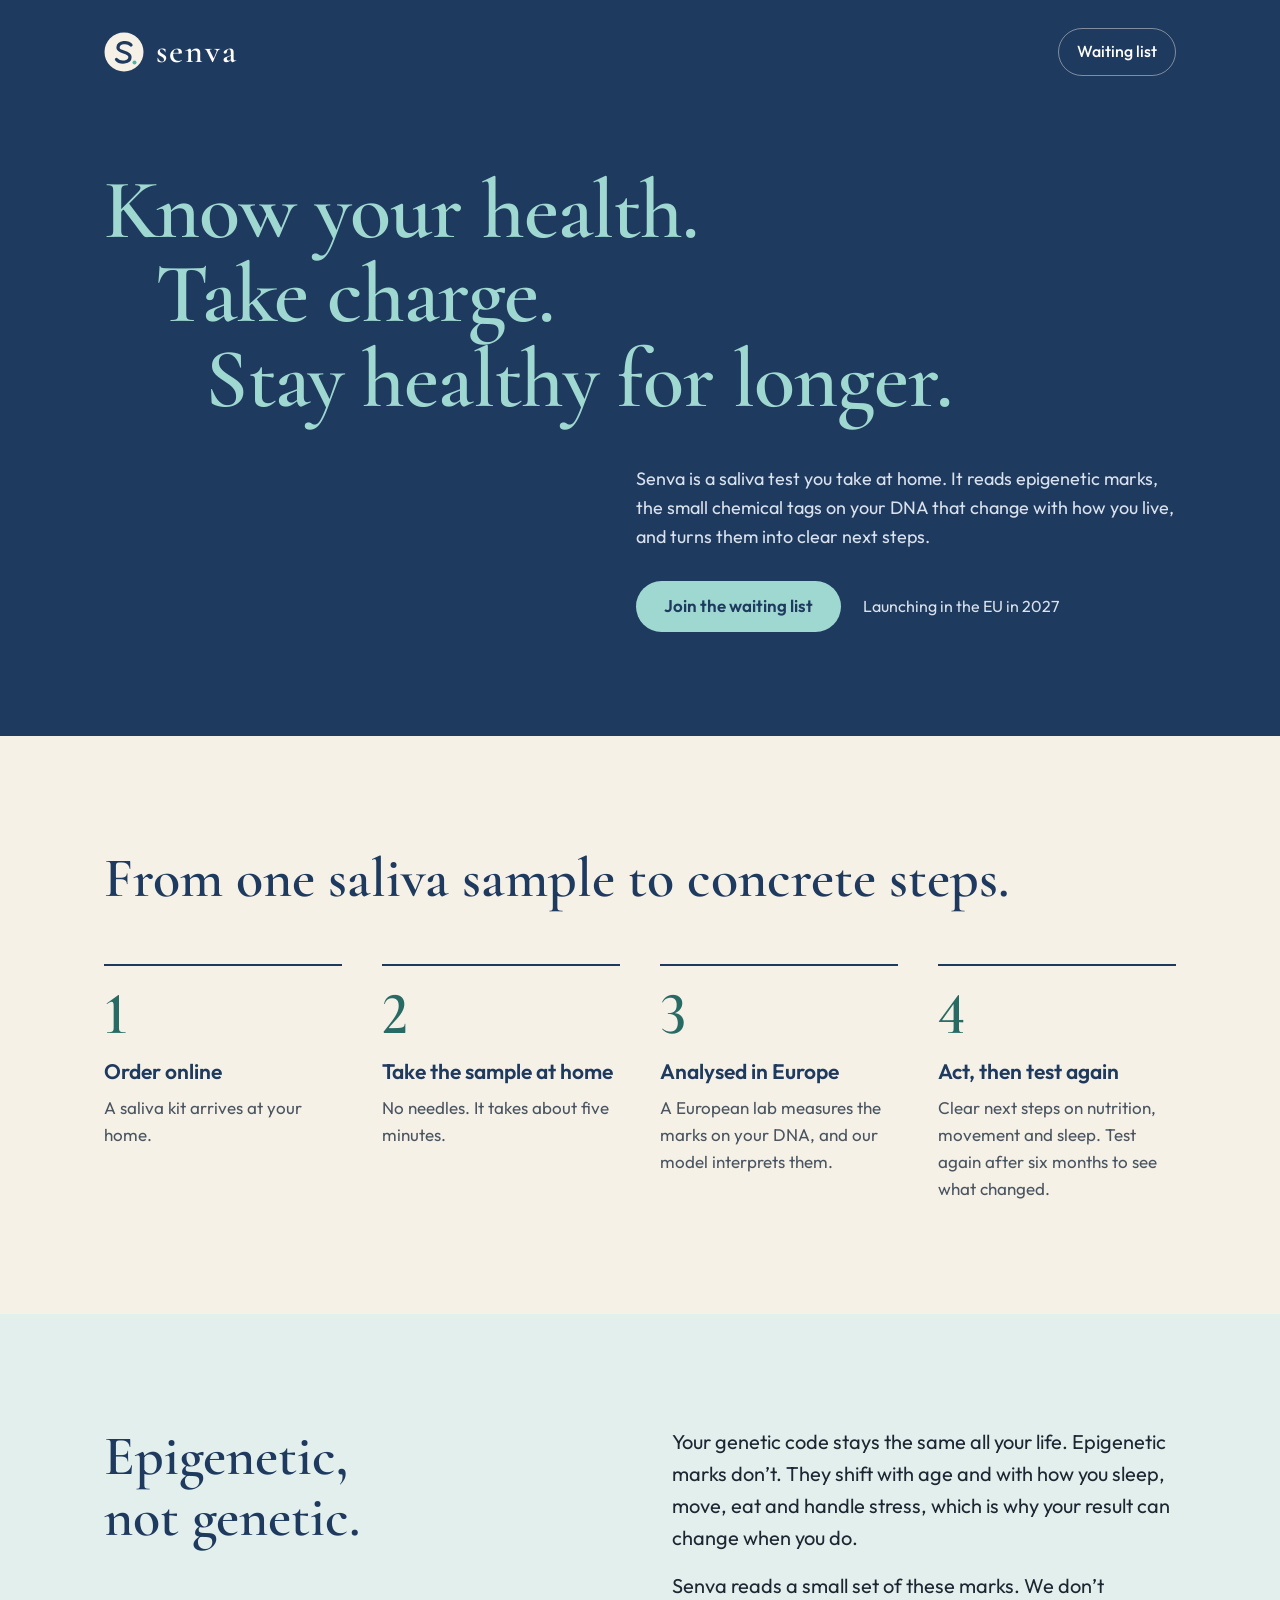
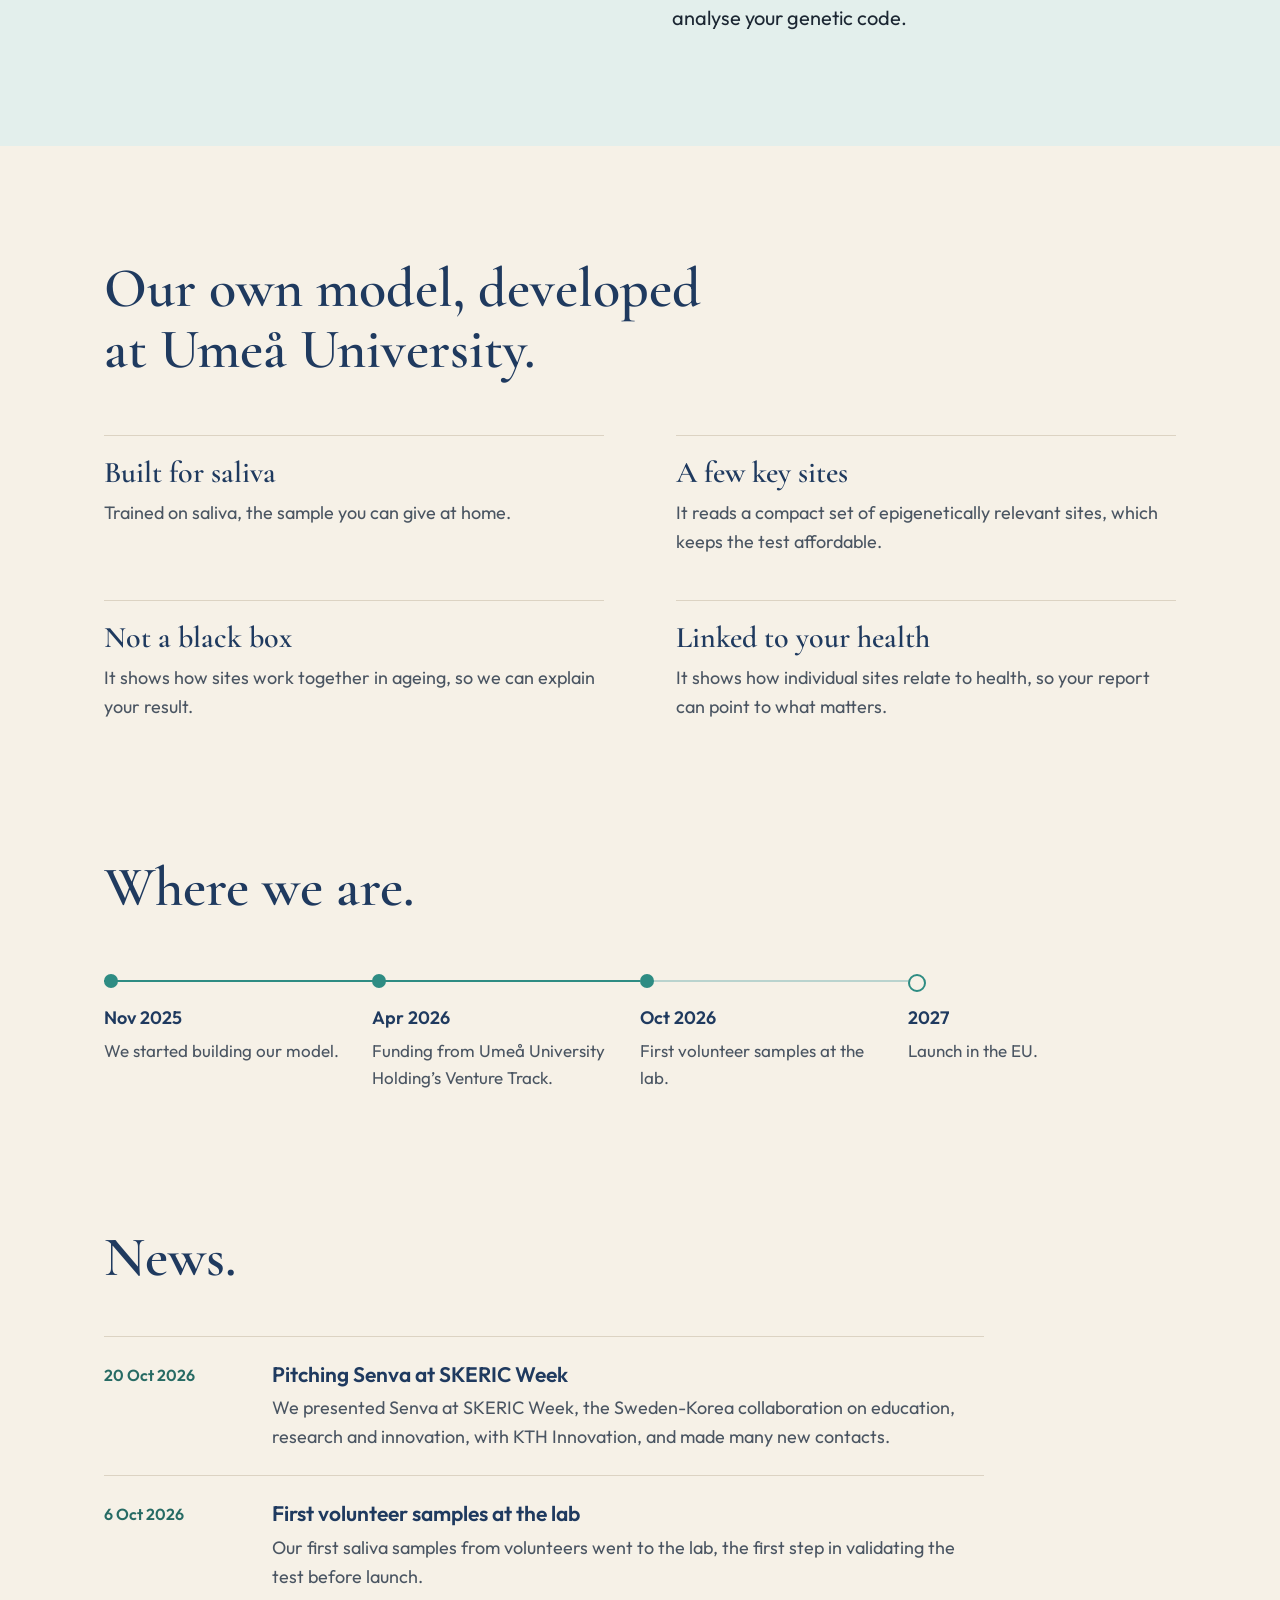
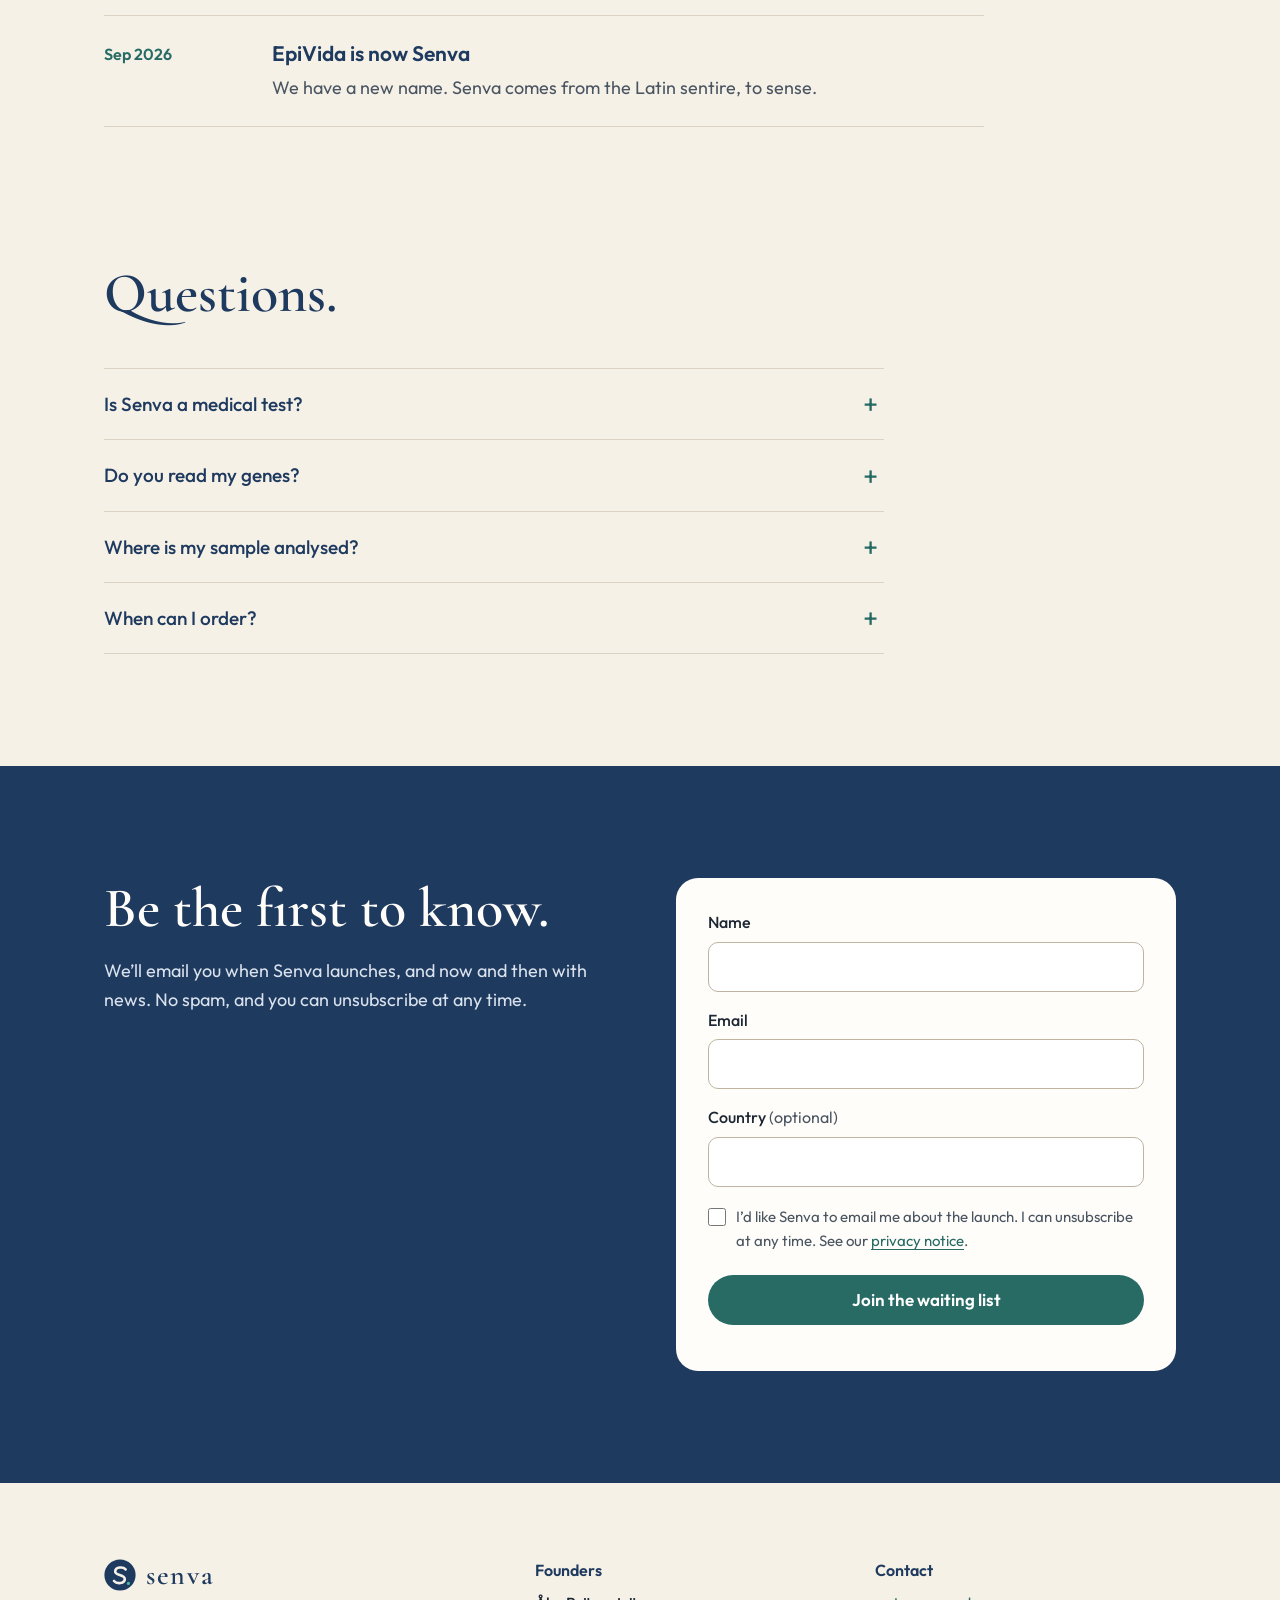
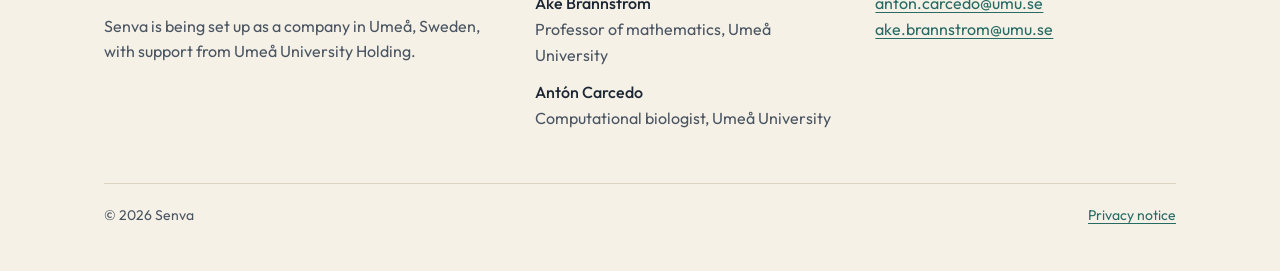
==== index.html @ 669ad7af "Add the Senva website" ====
<!doctype html>
<html lang="en">
<head>
<meta charset="utf-8">
<meta name="viewport" content="width=device-width, initial-scale=1">
<title>Senva: Know your health. Take charge.</title>
<meta name="description" content="Senva is a saliva test you take at home. It reads epigenetic marks and turns them into clear next steps for your health. Analysed in Europe, launching in 2027.">
<link rel="canonical" href="https://senvahealth.com/">
<meta name="theme-color" content="#1F3A5F">
<meta property="og:type" content="website">
<meta property="og:url" content="https://senvahealth.com/">
<meta property="og:title" content="Senva: Know your health. Take charge. Stay healthy for longer.">
<meta property="og:description" content="A saliva test you take at home that turns epigenetic marks into clear next steps for your health. Launching in the EU in 2027.">
<meta property="og:image" content="https://senvahealth.com/og.png">
<meta name="twitter:card" content="summary_large_image">
<link rel="icon" href="favicon.svg" type="image/svg+xml">
<link rel="apple-touch-icon" href="apple-touch-icon.png">
<link rel="preload" href="fonts/cormorant-600.woff2" as="font" type="font/woff2" crossorigin>
<link rel="preload" href="fonts/outfit-400.woff2" as="font" type="font/woff2" crossorigin>
<link rel="stylesheet" href="styles.css">
</head>
<body>
<a class="skip" href="#main">Skip to content</a>

<header class="hero">
  <div class="wrap">
    <div class="topbar">
      <a class="brand" href="./" aria-label="Senva home">
        <svg viewBox="0 0 160 160" aria-hidden="true"><circle cx="80" cy="80" r="78" fill="#F6F1E7"/><path d="M108 52 C 96 38, 58 38, 56 62 C 54 84, 104 76, 104 100 C 104 124, 64 126, 50 110" fill="none" stroke="#1F3A5F" stroke-width="13" stroke-linecap="round"/><circle cx="122" cy="122" r="8" fill="#4FB3A9"/></svg>
        <span>senva</span>
      </a>
      <a class="topbar-link" href="#waiting-list">Waiting list</a>
    </div>

    <h1 class="hero-title"><span>Know your health.</span> <span>Take charge.</span> <span>Stay healthy for longer.</span></h1>
    <div class="hero-sub">
      <p class="intro">Senva is a saliva test you take at home. It reads epigenetic marks, the small chemical tags on your DNA that change with how you live, and turns them into clear next steps.</p>
      <div class="hero-actions">
        <a class="button button-mint" href="#waiting-list">Join the waiting list</a>
        <span class="launch-note">Launching in the EU in 2027</span>
      </div>
    </div>
  </div>
</header>

<main id="main">

  <section class="section" aria-labelledby="how-title">
    <div class="wrap">
      <h2 class="section-title" id="how-title">From one saliva sample to concrete steps.</h2>
      <ol class="steps" role="list">
        <li>
          <span class="step-num" aria-hidden="true">1</span>
          <h3>Order online</h3>
          <p>A saliva kit arrives at your home.</p>
        </li>
        <li>
          <span class="step-num" aria-hidden="true">2</span>
          <h3>Take the sample at home</h3>
          <p>No needles. It takes about five minutes.</p>
        </li>
        <li>
          <span class="step-num" aria-hidden="true">3</span>
          <h3>Analysed in Europe</h3>
          <p>A European lab measures the marks on your DNA, and our model interprets them.</p>
        </li>
        <li>
          <span class="step-num" aria-hidden="true">4</span>
          <h3>Act, then test again</h3>
          <p>Clear next steps on nutrition, movement and sleep. Test again after six months to see what changed.</p>
        </li>
      </ol>
    </div>
  </section>

  <section class="section band" aria-labelledby="epi-title">
    <div class="wrap split">
      <h2 class="section-title" id="epi-title">Epigenetic, not genetic.</h2>
      <div class="split-body">
        <p>Your genetic code stays the same all your life. Epigenetic marks don’t. They shift with age and with how you sleep, move, eat and handle stress, which is why your result can change when you do.</p>
        <p>Senva reads a small set of these marks. We don’t analyse your genetic code.</p>
      </div>
    </div>
  </section>

  <section class="section" aria-labelledby="model-title">
    <div class="wrap">
      <h2 class="section-title" id="model-title">Our own model, developed at Umeå University.</h2>
      <div class="points">
        <div class="point">
          <h3>Built for saliva</h3>
          <p>Trained on saliva, the sample you can give at home.</p>
        </div>
        <div class="point">
          <h3>A few key sites</h3>
          <p>It reads a compact set of epigenetically relevant sites, which keeps the test affordable.</p>
        </div>
        <div class="point">
          <h3>Not a black box</h3>
          <p>It shows how sites work together in ageing, so we can explain your result.</p>
        </div>
        <div class="point">
          <h3>Linked to your health</h3>
          <p>It shows how individual sites relate to health, so your report can point to what matters.</p>
        </div>
      </div>
    </div>
  </section>

  <section class="section follow" aria-labelledby="progress-title">
    <div class="wrap">
      <h2 class="section-title" id="progress-title">Where we are.</h2>
      <ol class="timeline" role="list">
        <li><time datetime="2025-11">Nov 2025</time><p>We started building our model.</p></li>
        <li><time datetime="2026-04">Apr 2026</time><p>Funding from Umeå University Holding’s Venture Track.</p></li>
        <li class="next"><time datetime="2026-10">Oct 2026</time><p>First volunteer samples at the lab.</p></li>
        <li class="future"><time datetime="2027">2027</time><p>Launch in the EU.</p></li>
      </ol>
    </div>
  </section>

  <section class="section follow" id="news" aria-labelledby="news-title">
    <div class="wrap">
      <h2 class="section-title" id="news-title">News.</h2>
      <!-- To add news: copy one <article class="news-item"> block, paste it at the top of the list and edit it.
           For a LinkedIn post, add a link inside the <div>: <p><a href="POST-URL">Read the post on LinkedIn</a></p> -->
      <div class="news">
        <article class="news-item">
          <time datetime="2026-10-20">20 Oct 2026</time>
          <div>
            <h3>Pitching Senva at SKERIC Week</h3>
            <p>We presented Senva at SKERIC Week, the Sweden-Korea collaboration on education, research and innovation, with KTH Innovation, and made many new contacts.</p>
          </div>
        </article>
        <article class="news-item">
          <time datetime="2026-10-06">6 Oct 2026</time>
          <div>
            <h3>First volunteer samples at the lab</h3>
            <p>Our first saliva samples from volunteers went to the lab, the first step in validating the test before launch.</p>
          </div>
        </article>
        <article class="news-item">
          <time datetime="2026-09">Sep 2026</time>
          <div>
            <h3>EpiVida is now Senva</h3>
            <p>We have a new name. Senva comes from the Latin sentire, to sense.</p>
          </div>
        </article>
      </div>
    </div>
  </section>

  <section class="section follow" aria-labelledby="faq-title">
    <div class="wrap">
      <h2 class="section-title" id="faq-title">Questions.</h2>
      <div class="faq">
        <details>
          <summary>Is Senva a medical test?</summary>
          <p>No. Senva is a wellness test that helps you understand your health and what to work on. It doesn’t diagnose disease. If you have health concerns, talk to your doctor.</p>
        </details>
        <details>
          <summary>Do you read my genes?</summary>
          <p>No. We measure epigenetic marks at a small set of sites. We don’t analyse your genetic code.</p>
        </details>
        <details>
          <summary>Where is my sample analysed?</summary>
          <p>In a European lab, and your data is handled under the EU’s data protection rules (GDPR).</p>
        </details>
        <details>
          <summary>When can I order?</summary>
          <p>We plan to launch in the EU in 2027. Join the waiting list and we’ll tell you first.</p>
        </details>
      </div>
    </div>
  </section>

  <section class="section signup" id="waiting-list" aria-labelledby="signup-title">
    <div class="wrap signup-grid">
      <div>
        <h2 class="section-title" id="signup-title">Be the first to know.</h2>
        <p class="section-lede">We’ll email you when Senva launches, and now and then with news. No spam, and you can unsubscribe at any time.</p>
      </div>

      <div class="signup-card">
        <form id="signup-form" action="https://formspree.io/f/xzdopbyo" method="POST" novalidate>
          <input type="hidden" name="_subject" value="Senva waiting list">
          <input type="hidden" name="source" value="senvahealth.com">
          <label class="hp" aria-hidden="true">Leave this empty <input type="text" name="_gotcha" tabindex="-1" autocomplete="off"></label>
          <label class="field">Name
            <input type="text" name="name" autocomplete="name" required>
          </label>
          <label class="field">Email
            <input type="email" name="email" autocomplete="email" required>
          </label>
          <label class="field">Country <span class="optional">(optional)</span>
            <input type="text" name="country" autocomplete="country-name">
          </label>
          <label class="consent">
            <input type="checkbox" name="consent" value="yes" required>
            <span>I’d like Senva to email me about the launch. I can unsubscribe at any time. See our <a href="privacy.html">privacy notice</a>.</span>
          </label>
          <button class="button" type="submit">Join the waiting list</button>
          <p class="form-status" role="status" aria-live="polite"></p>
        </form>
        <div class="thanks" id="signup-thanks" tabindex="-1" hidden>
          <h3>You’re on the list.</h3>
          <p>Thank you. We’ll email you before Senva launches.</p>
        </div>
      </div>
    </div>
  </section>

</main>

<footer class="footer">
  <div class="wrap">
    <div class="footer-grid">
      <div>
        <a class="footer-brand" href="./" aria-label="Senva home">
          <svg viewBox="0 0 160 160" aria-hidden="true"><circle cx="80" cy="80" r="78" fill="#1F3A5F"/><path d="M108 52 C 96 38, 58 38, 56 62 C 54 84, 104 76, 104 100 C 104 124, 64 126, 50 110" fill="none" stroke="#F6F1E7" stroke-width="13" stroke-linecap="round"/><circle cx="122" cy="122" r="8" fill="#4FB3A9"/></svg>
          <span>senva</span>
        </a>
        <p>Senva is being set up as a company in Umeå, Sweden, with support from Umeå University Holding.</p>
      </div>
      <div>
        <h2>Founders</h2>
        <ul>
          <li class="person"><strong>Åke Brännström</strong>Professor of mathematics, Umeå University</li>
          <li class="person"><strong>Antón Carcedo</strong>Computational biologist, Umeå University</li>
        </ul>
      </div>
      <div>
        <h2>Contact</h2>
        <ul>
          <li><a href="mailto:anton.carcedo@umu.se">anton.carcedo@umu.se</a></li>
          <li><a href="mailto:ake.brannstrom@umu.se">ake.brannstrom@umu.se</a></li>
        </ul>
      </div>
    </div>
    <div class="footer-bottom">
      <span>© 2026 Senva</span>
      <a href="privacy.html">Privacy notice</a>
    </div>
  </div>
</footer>

<script>
(function () {
  var form = document.getElementById('signup-form');
  if (!form || !window.fetch) return;
  var status = form.querySelector('.form-status');
  var button = form.querySelector('button[type="submit"]');
  var thanks = document.getElementById('signup-thanks');

  form.addEventListener('submit', function (event) {
    event.preventDefault();
    status.textContent = '';
    status.className = 'form-status';
    if (!form.checkValidity()) {
      var firstInvalid = form.querySelector(':invalid');
      if (firstInvalid && firstInvalid.name === 'consent') {
        status.textContent = 'Tick the box to confirm we may email you.';
      } else {
        status.textContent = 'Add your name and a valid email address.';
      }
      status.classList.add('error');
      if (firstInvalid) firstInvalid.focus();
      return;
    }
    button.disabled = true;
    button.textContent = 'Joining…';
    fetch(form.action, { method: 'POST', body: new FormData(form), headers: { 'Accept': 'application/json' } })
      .then(function (response) {
        if (!response.ok) throw new Error('Request failed');
        form.hidden = true;
        thanks.hidden = false;
        thanks.focus();
      })
      .catch(function () {
        status.textContent = 'You weren’t added, because the form couldn’t be sent. Try again, or email anton.carcedo@umu.se.';
        status.classList.add('error');
        button.disabled = false;
        button.textContent = 'Join the waiting list';
      });
  });
})();
</script>
</body>
</html>
---- styles.css ----
/* Senva website styles. Brand: navy, cream, teal, mint; Cormorant Garamond + Outfit (self-hosted). */

@font-face { font-family: "Outfit"; src: url("fonts/outfit-400.woff2") format("woff2"); font-weight: 400; font-style: normal; font-display: swap; }
@font-face { font-family: "Outfit"; src: url("fonts/outfit-500.woff2") format("woff2"); font-weight: 500; font-style: normal; font-display: swap; }
@font-face { font-family: "Outfit"; src: url("fonts/outfit-600.woff2") format("woff2"); font-weight: 600; font-style: normal; font-display: swap; }
@font-face { font-family: "Cormorant Garamond"; src: url("fonts/cormorant-500.woff2") format("woff2"); font-weight: 500; font-style: normal; font-display: swap; }
@font-face { font-family: "Cormorant Garamond"; src: url("fonts/cormorant-600.woff2") format("woff2"); font-weight: 600; font-style: normal; font-display: swap; }

:root {
  --navy: #1F3A5F;
  --cream: #F6F1E7;
  --paper: #FFFDF9;
  --teal: #276B64;
  --teal-bright: #2E8C83;
  --mint: #9FD8D1;
  --pale: #E3EFEC;
  --line: #DCD3C3;
  --ink: #1C2733;
  --muted: #4A5562;
  --on-navy: #D9E2EC;
  --serif: "Cormorant Garamond", Georgia, "Times New Roman", serif;
  --sans: "Outfit", "Helvetica Neue", Arial, sans-serif;
}

* { box-sizing: border-box; }
html { -webkit-text-size-adjust: 100%; }
@media (prefers-reduced-motion: no-preference) { html { scroll-behavior: smooth; } }
body { margin: 0; background: var(--cream); color: var(--ink); font: 400 18px/1.6 var(--sans); }
h1, h2, h3, p, ul, ol, figure { margin: 0; }
svg { display: block; }
a { color: var(--teal); text-underline-offset: 3px; }
a:hover { color: var(--navy); }
:focus-visible { outline: 3px solid var(--teal-bright); outline-offset: 3px; border-radius: 4px; }

.wrap { max-width: 1120px; margin: 0 auto; padding: 0 24px; }
.skip { position: absolute; left: -9999px; top: 12px; z-index: 10; background: var(--paper); color: var(--navy); padding: 8px 14px; border-radius: 8px; }
.skip:focus { left: 16px; }

/* Buttons */
.button { display: inline-block; border: 0; border-radius: 999px; padding: 15px 28px; font: 600 17px/1.2 var(--sans); text-decoration: none; cursor: pointer; background: var(--teal); color: #FFFFFF; }
.button:hover { background: var(--navy); color: #FFFFFF; }
.button-mint { background: var(--mint); color: var(--navy); }
.button-mint:hover { background: #BFE6E0; color: var(--navy); }

/* Top bar and hero (navy) */
.hero { background: var(--navy); color: var(--paper); padding-bottom: 104px; }
.topbar { display: flex; align-items: center; justify-content: space-between; gap: 16px; padding: 28px 0; }
.brand { display: inline-flex; align-items: center; gap: 12px; color: var(--paper); text-decoration: none; }
.brand:hover { color: var(--paper); }
.brand svg { width: 40px; height: 40px; flex: none; }
.brand span { font: 600 34px/1 var(--serif); letter-spacing: 0.06em; }
.topbar-link { color: var(--paper); text-decoration: none; font-weight: 500; font-size: 16px; padding: 10px 18px; border: 1px solid rgba(246, 241, 231, 0.45); border-radius: 999px; }
.topbar-link:hover { color: var(--paper); background: rgba(246, 241, 231, 0.1); }

.hero-title { font: 600 clamp(46px, 6.6vw, 92px)/1 var(--serif); color: var(--mint); letter-spacing: -0.01em; padding-top: 64px; }
.hero-title span { display: block; text-wrap: balance; }
.hero-title span:nth-child(2) { padding-left: 0.6em; }
.hero-title span:nth-child(3) { padding-left: 1.2em; }
.hero-sub { max-width: 540px; margin: 44px 0 0 auto; }
.intro { color: var(--on-navy); }
.hero-actions { display: flex; flex-wrap: wrap; align-items: center; gap: 14px 22px; margin-top: 30px; }
.launch-note { color: var(--on-navy); font-size: 16px; }

/* Sections */
.section { padding: 112px 0; }
.section.follow { padding-top: 24px; }
.section-title { font: 600 clamp(36px, 4.6vw, 56px)/1.08 var(--serif); color: var(--navy); max-width: 17em; text-wrap: balance; }
.section-lede { color: var(--muted); max-width: 36em; margin-top: 18px; }

/* How it works */
.steps { list-style: none; padding: 0; margin-top: 56px; display: grid; grid-template-columns: repeat(4, minmax(0, 1fr)); gap: 40px; }
.steps li { border-top: 2px solid var(--navy); padding-top: 18px; }
.step-num { font: 600 60px/1 var(--serif); color: var(--teal); font-variant-numeric: lining-nums; }
.steps h3 { font: 600 21px/1.3 var(--sans); color: var(--navy); margin-top: 14px; }
.steps p { color: var(--muted); font-size: 17px; margin-top: 8px; }

/* Epigenetic, not genetic */
.band { background: var(--pale); }
.split { display: grid; grid-template-columns: minmax(0, 1fr) minmax(0, 1fr); gap: 64px; align-items: start; }
.split-body p { font-size: 20px; line-height: 1.6; max-width: 31em; }
.split-body p + p { margin-top: 16px; }

/* Our own model */
.points { display: grid; grid-template-columns: repeat(2, minmax(0, 1fr)); gap: 44px 72px; margin-top: 56px; }
.point { border-top: 1px solid var(--line); padding-top: 20px; }
.point h3 { font: 600 30px/1.15 var(--serif); color: var(--navy); }
.point p { color: var(--muted); margin-top: 8px; max-width: 30em; }

/* Where we are */
.timeline { list-style: none; padding: 0; margin-top: 56px; display: grid; grid-template-columns: repeat(4, minmax(0, 1fr)); }
.timeline li { position: relative; padding: 30px 28px 0 0; }
.timeline li::before { content: ""; position: absolute; top: 6px; left: 0; right: 0; height: 2px; background: var(--teal-bright); }
.timeline li::after { content: ""; position: absolute; top: 0; left: 0; width: 14px; height: 14px; border-radius: 50%; background: var(--teal-bright); }
.timeline li.next::before { background: #B9D3CE; }
.timeline li:last-child::before { display: none; }
.timeline li.future::after { background: var(--cream); border: 2px solid var(--teal-bright); }
.timeline time { display: block; font-weight: 600; color: var(--navy); }
.timeline p { color: var(--muted); font-size: 17px; margin-top: 4px; max-width: 15em; }

/* News */
.news { margin-top: 48px; max-width: 880px; border-top: 1px solid var(--line); }
.news-item { display: grid; grid-template-columns: 9rem minmax(0, 1fr); gap: 24px; padding: 24px 0; border-bottom: 1px solid var(--line); }
.news-item time { color: var(--teal); font-weight: 600; font-size: 16px; padding-top: 2px; }
.news-item h3 { font: 600 21px/1.3 var(--sans); color: var(--navy); }
.news-item p { color: var(--muted); margin-top: 6px; max-width: 38em; }
.news-item a { font-weight: 500; }

/* Questions */
.faq { margin-top: 44px; max-width: 780px; border-top: 1px solid var(--line); }
.faq details { border-bottom: 1px solid var(--line); }
.faq summary { cursor: pointer; list-style: none; position: relative; padding: 20px 44px 20px 0; font-weight: 500; font-size: 19px; color: var(--navy); }
.faq summary::-webkit-details-marker { display: none; }
.faq summary::after { content: "+"; position: absolute; right: 6px; top: 50%; transform: translateY(-50%); font: 400 28px/1 var(--sans); color: var(--teal); }
.faq details[open] summary::after { content: "\2013"; }
.faq details p { color: var(--muted); padding-bottom: 22px; max-width: 40em; }

/* Waiting list (navy) */
.signup { background: var(--navy); color: var(--paper); }
.signup .section-title { color: var(--paper); }
.signup .section-lede { color: var(--on-navy); }
.signup-grid { display: grid; grid-template-columns: minmax(0, 1fr) minmax(0, 1fr); gap: 72px; align-items: start; }
.signup-card { background: var(--paper); color: var(--ink); border-radius: 22px; padding: 32px; }
.field { display: block; font-weight: 500; font-size: 16px; }
.field + .field { margin-top: 16px; }
.optional { color: var(--muted); font-weight: 400; }
.field input { display: block; width: 100%; margin-top: 6px; font: 400 17px/1.4 var(--sans); color: var(--ink); background: #FFFFFF; border: 1px solid #BFB4A2; border-radius: 10px; padding: 12px 14px; }
.field input:focus-visible { outline: 3px solid var(--teal-bright); outline-offset: 1px; }
.consent { display: flex; gap: 10px; align-items: flex-start; margin-top: 18px; font-size: 15px; color: var(--muted); }
.consent input { width: 18px; height: 18px; margin: 3px 0 0; flex: none; accent-color: var(--teal); }
.signup-card .button { width: 100%; margin-top: 22px; }
.signup-card .button:disabled { opacity: 0.7; cursor: default; }
.form-status { margin-top: 14px; font-size: 15px; }
.form-status.error { color: #A2372C; }
.hp { position: absolute; left: -9999px; width: 1px; height: 1px; overflow: hidden; }
.thanks h3 { font: 600 34px/1.15 var(--serif); color: var(--navy); }
.thanks p { color: var(--muted); margin-top: 10px; }

/* Footer */
.footer { padding: 76px 0 44px; }
.footer-grid { display: grid; grid-template-columns: minmax(0, 1.3fr) minmax(0, 1fr) minmax(0, 1fr); gap: 40px; }
.footer h2 { font: 600 16px/1.4 var(--sans); color: var(--navy); }
.footer p, .footer li { font-size: 16px; color: var(--muted); }
.footer ul { list-style: none; padding: 0; }
.footer h2 + ul { margin-top: 10px; }
.footer-brand { display: inline-flex; align-items: center; gap: 10px; color: var(--navy); text-decoration: none; }
.footer-brand svg { width: 32px; height: 32px; }
.footer-brand span { font: 600 28px/1 var(--serif); letter-spacing: 0.06em; }
.footer-brand + p { margin-top: 14px; max-width: 24em; }
.person + .person { margin-top: 12px; }
.person strong { display: block; color: var(--ink); font-weight: 500; }
.footer-bottom { display: flex; justify-content: space-between; flex-wrap: wrap; gap: 12px; margin-top: 52px; padding-top: 20px; border-top: 1px solid var(--line); font-size: 14px; color: var(--muted); }

/* Privacy page */
.page-head { background: var(--navy); }
.page-head .topbar { padding: 22px 0; }
.prose { max-width: 720px; padding: 72px 0 40px; }
.prose h1 { font: 600 clamp(40px, 5vw, 60px)/1.05 var(--serif); color: var(--navy); }
.prose .updated { color: var(--muted); font-size: 16px; margin-top: 10px; }
.prose h2 { font: 600 28px/1.2 var(--serif); color: var(--navy); margin-top: 40px; }
.prose p, .prose li { color: var(--ink); margin-top: 12px; }
.prose ul { padding-left: 1.2em; margin-top: 8px; }
.prose li { margin-top: 6px; }

/* Responsive */
@media (max-width: 960px) {
  .split, .signup-grid { grid-template-columns: minmax(0, 1fr); gap: 44px; }
  .hero-sub { margin-left: 0; }
  .steps, .timeline { grid-template-columns: repeat(2, minmax(0, 1fr)); row-gap: 40px; }
  .footer-grid { grid-template-columns: minmax(0, 1fr) minmax(0, 1fr); }
  .footer-grid > :first-child { grid-column: 1 / -1; }
}
@media (max-width: 600px) {
  body { font-size: 17px; }
  .wrap { padding: 0 16px; }
  .hero { padding-bottom: 72px; }
  .topbar { padding: 20px 0; }
  .brand span { font-size: 30px; }
  .topbar-link { font-size: 15px; padding: 8px 14px; }
  .hero-title { padding-top: 36px; }
  .hero-title span:nth-child(2), .hero-title span:nth-child(3) { padding-left: 0; }
  .hero-sub { margin-top: 32px; }
  .news-item { grid-template-columns: minmax(0, 1fr); gap: 6px; }
  .section { padding: 80px 0; }
  .section.follow { padding-top: 16px; }
  .steps, .points, .footer-grid { grid-template-columns: minmax(0, 1fr); }
  .timeline { grid-template-columns: minmax(0, 1fr); row-gap: 0; }
  .timeline li { padding: 0 0 28px 34px; }
  .timeline li::before { top: 14px; bottom: -2px; left: 6px; right: auto; width: 2px; height: auto; }
  .timeline li::after { top: 4px; }
  .timeline p { max-width: none; }
  .split-body p { font-size: 18px; }
  .signup-card { padding: 24px 20px; }
}
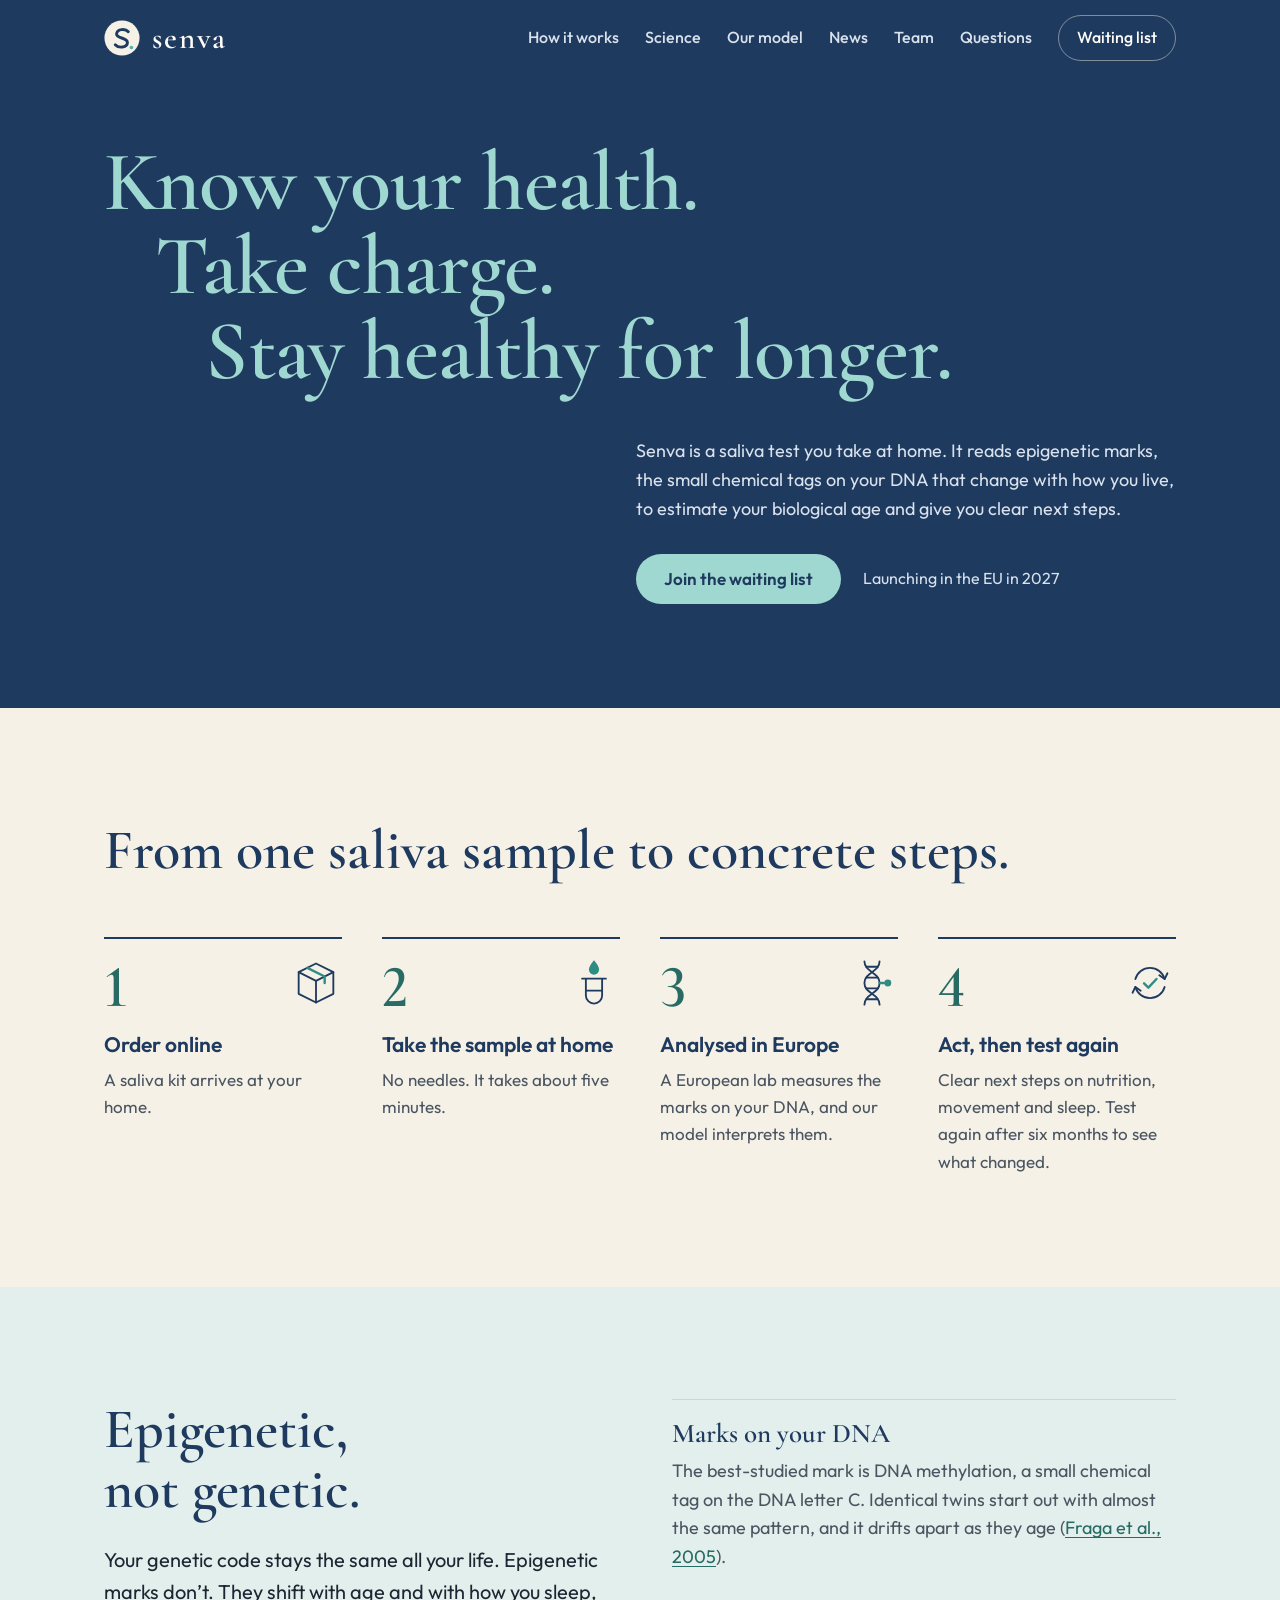
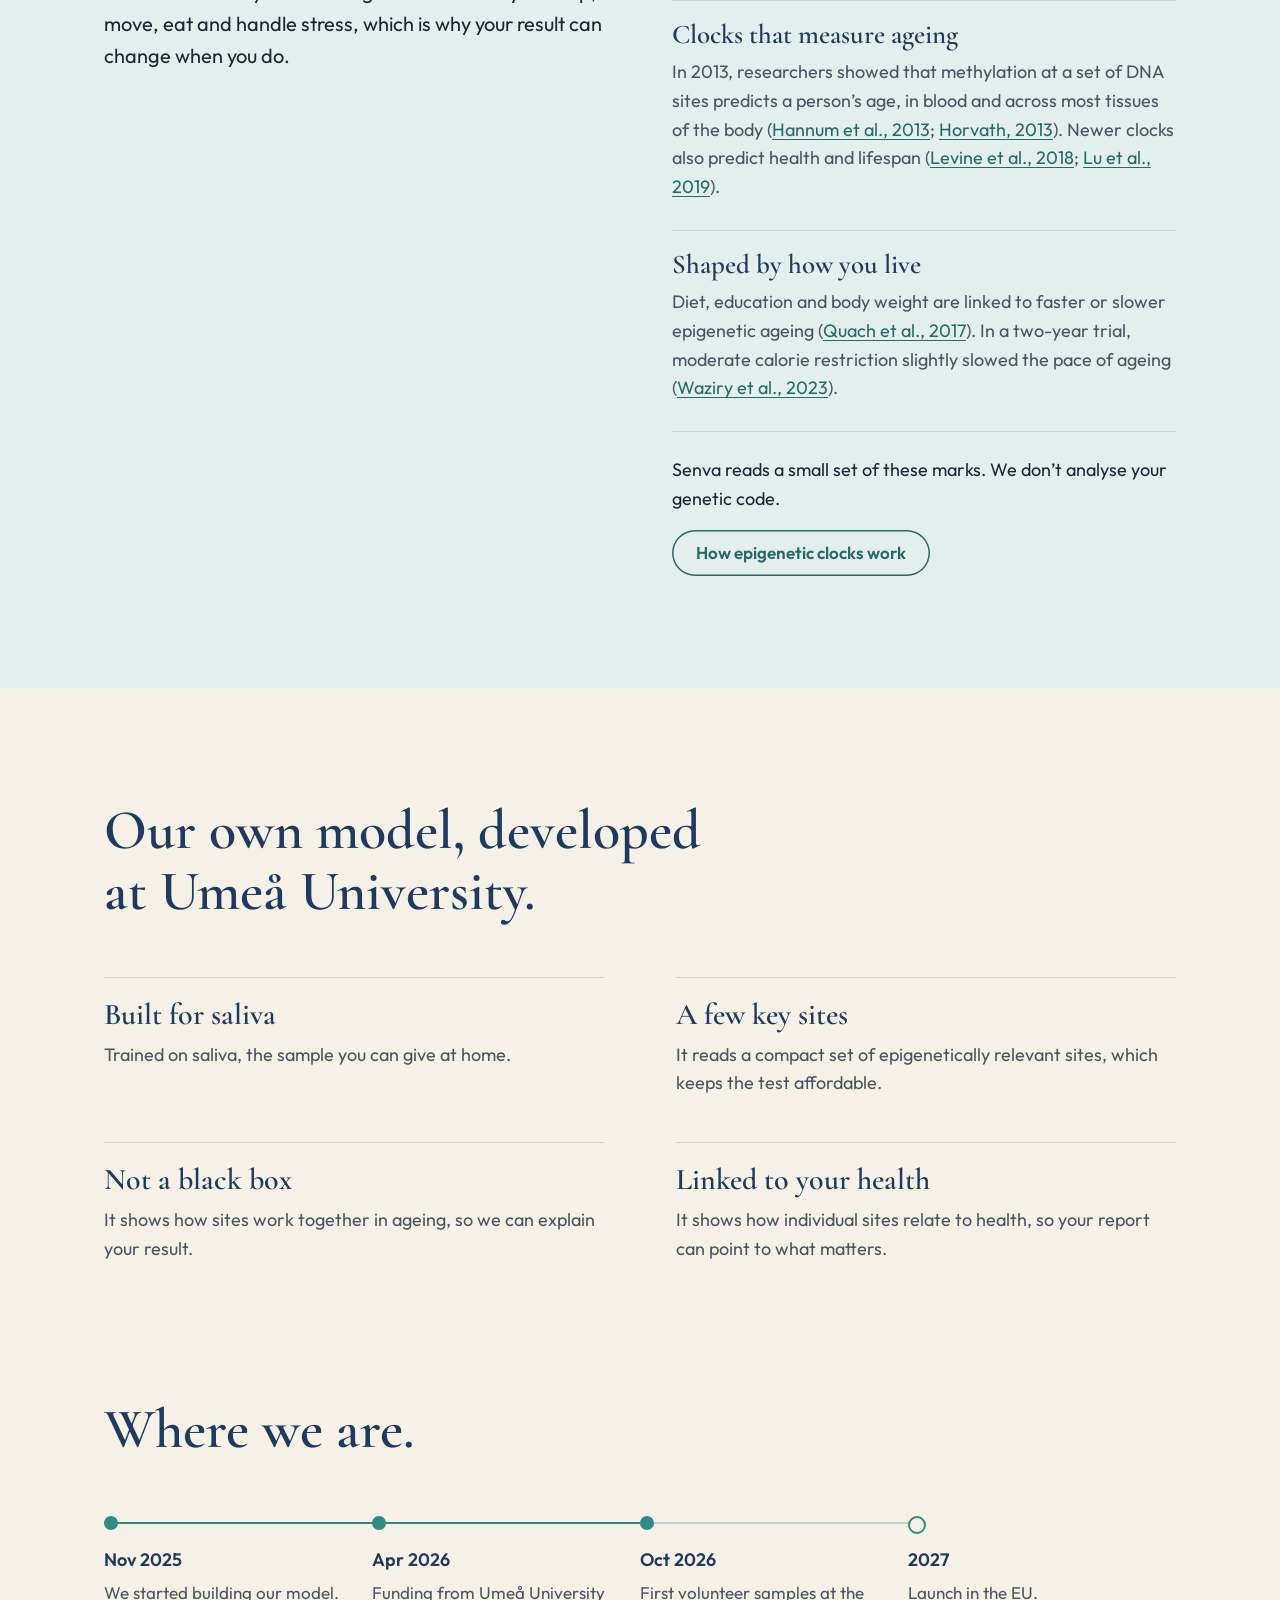
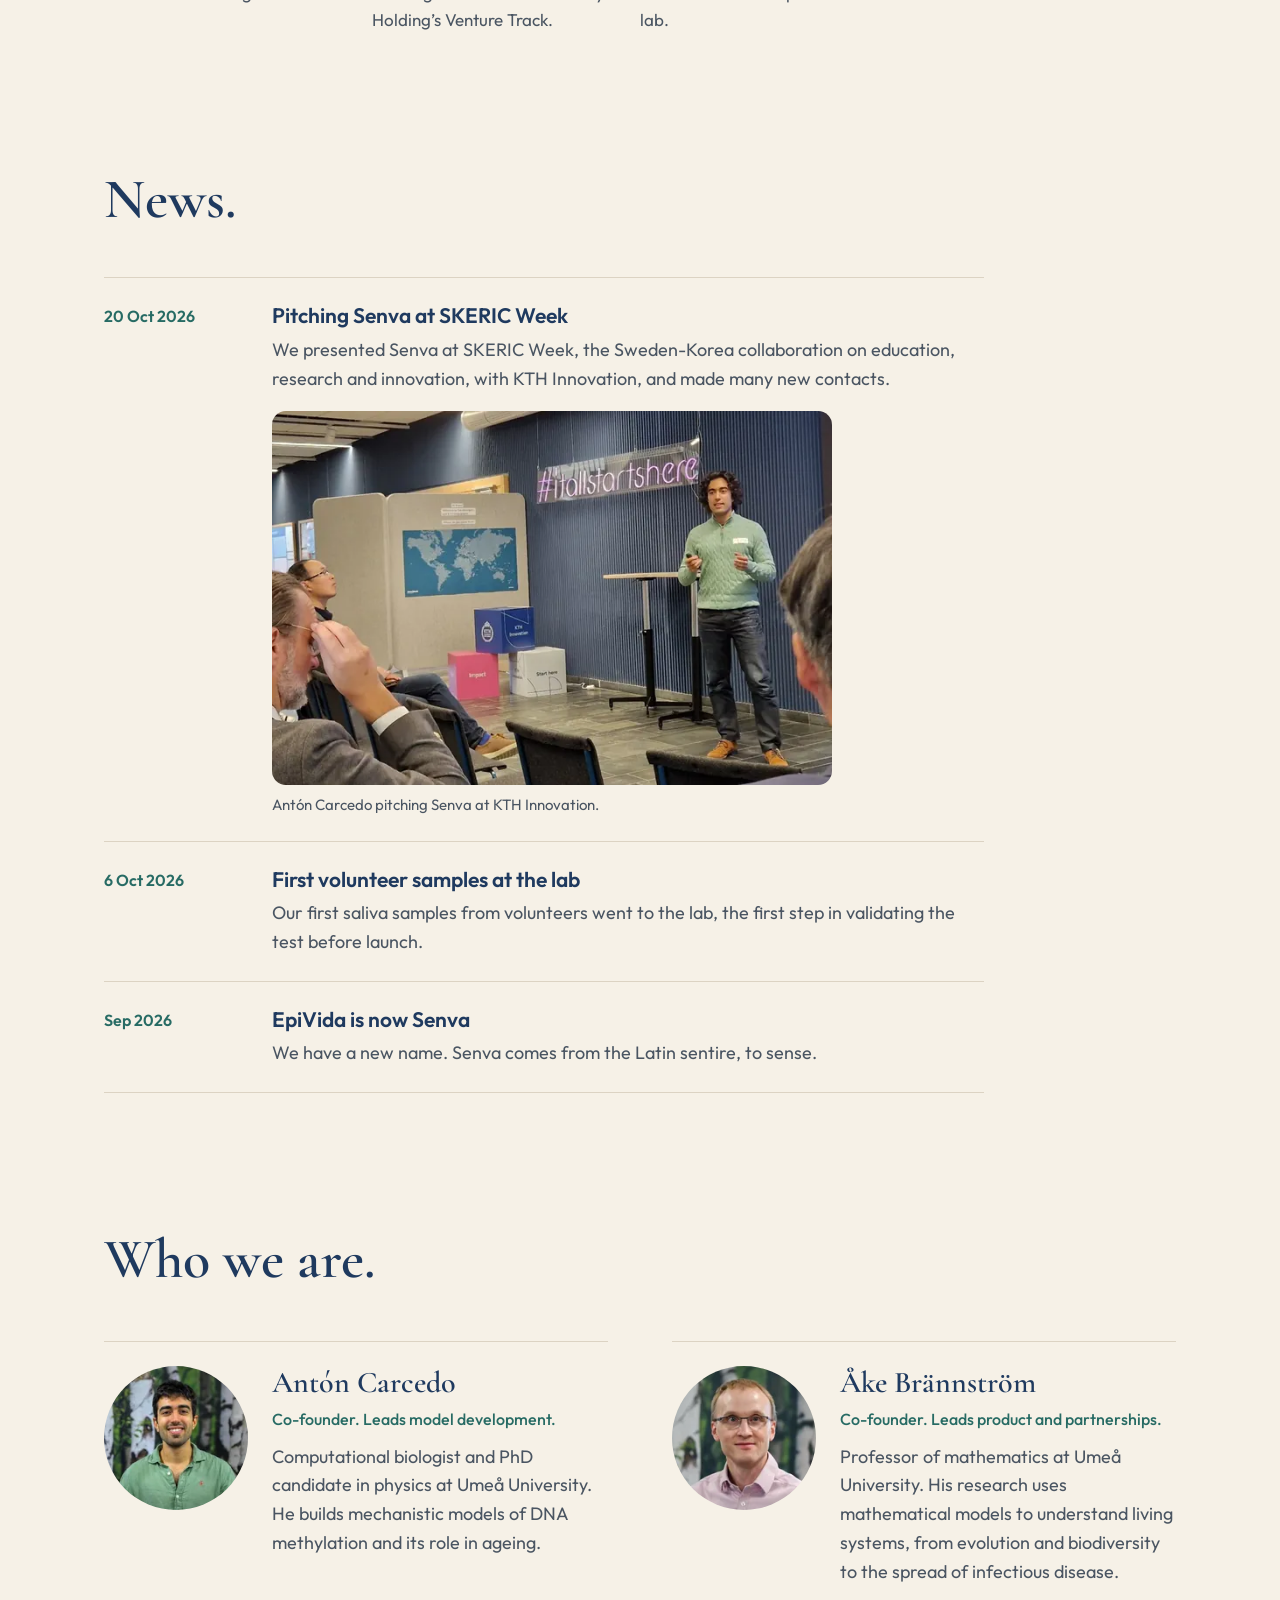
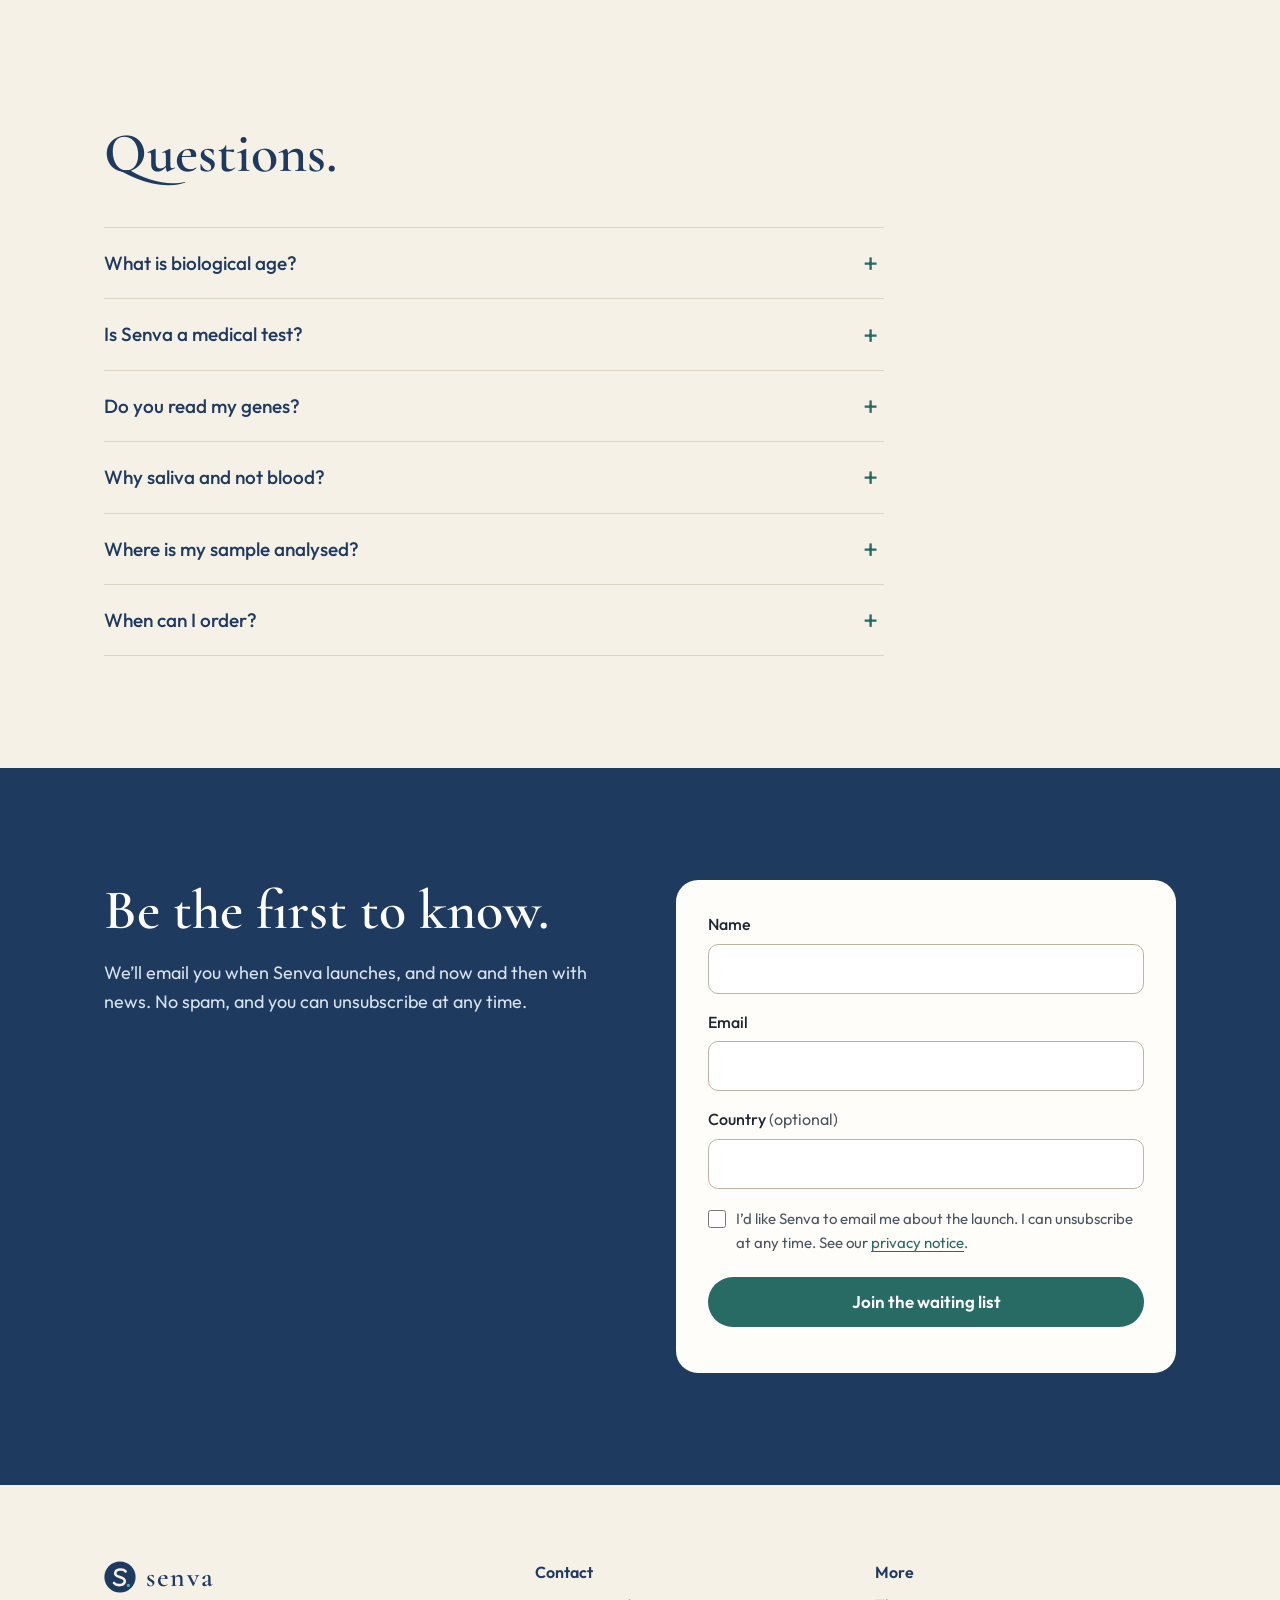
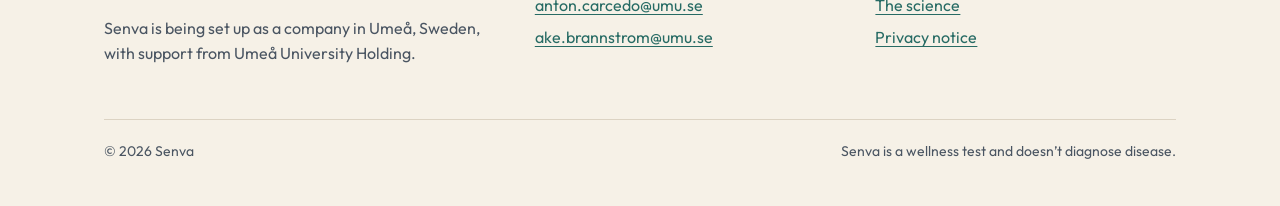
==== commit 31bfad2c: "Add menu, science page, team and search setup" ====
--- a/index.html
+++ b/index.html
@@ -3,69 +3,143 @@
 <head>
 <meta charset="utf-8">
 <meta name="viewport" content="width=device-width, initial-scale=1">
-<title>Senva: Know your health. Take charge.</title>
-<meta name="description" content="Senva is a saliva test you take at home. It reads epigenetic marks and turns them into clear next steps for your health. Analysed in Europe, launching in 2027.">
+<title>Senva: at-home epigenetic saliva test for biological age</title>
+<meta name="description" content="Senva is an at-home saliva test that reads epigenetic marks to estimate your biological age and give you clear next steps. Developed at Umeå University.">
 <link rel="canonical" href="https://senvahealth.com/">
 <meta name="theme-color" content="#1F3A5F">
 <meta property="og:type" content="website">
+<meta property="og:site_name" content="Senva">
+<meta property="og:locale" content="en_GB">
 <meta property="og:url" content="https://senvahealth.com/">
 <meta property="og:title" content="Senva: Know your health. Take charge. Stay healthy for longer.">
-<meta property="og:description" content="A saliva test you take at home that turns epigenetic marks into clear next steps for your health. Launching in the EU in 2027.">
+<meta property="og:description" content="An at-home saliva test that reads epigenetic marks to estimate your biological age and give you clear next steps. Launching in the EU in 2027.">
 <meta property="og:image" content="https://senvahealth.com/og.png">
+<meta property="og:image:width" content="1200">
+<meta property="og:image:height" content="630">
+<meta property="og:image:alt" content="Senva: Know your health. Take charge. Stay healthy for longer.">
 <meta name="twitter:card" content="summary_large_image">
+<link rel="icon" href="favicon.ico" sizes="32x32">
 <link rel="icon" href="favicon.svg" type="image/svg+xml">
 <link rel="apple-touch-icon" href="apple-touch-icon.png">
 <link rel="preload" href="fonts/cormorant-600.woff2" as="font" type="font/woff2" crossorigin>
 <link rel="preload" href="fonts/outfit-400.woff2" as="font" type="font/woff2" crossorigin>
 <link rel="stylesheet" href="styles.css">
+<script>document.documentElement.classList.add('js');</script>
+<script src="site.js" defer></script>
+<script type="application/ld+json">
+{
+  "@context": "https://schema.org",
+  "@graph": [
+    {
+      "@type": "Organization",
+      "@id": "https://senvahealth.com/#organization",
+      "name": "Senva",
+      "url": "https://senvahealth.com/",
+      "logo": "https://senvahealth.com/logo.png",
+      "description": "Senva is developing an at-home saliva test that reads epigenetic marks to estimate biological age and give clear next steps for health. Founded at Umeå University, Sweden.",
+      "address": { "@type": "PostalAddress", "addressLocality": "Umeå", "addressCountry": "SE" },
+      "founder": [
+        { "@type": "Person", "name": "Antón Carcedo", "affiliation": { "@type": "CollegeOrUniversity", "name": "Umeå University" } },
+        { "@type": "Person", "name": "Åke Brännström", "jobTitle": "Professor of mathematics", "affiliation": { "@type": "CollegeOrUniversity", "name": "Umeå University" } }
+      ]
+    },
+    {
+      "@type": "WebSite",
+      "@id": "https://senvahealth.com/#website",
+      "url": "https://senvahealth.com/",
+      "name": "Senva",
+      "alternateName": ["Senva Health", "senvahealth.com"],
+      "inLanguage": "en",
+      "publisher": { "@id": "https://senvahealth.com/#organization" }
+    },
+    {
+      "@type": "FAQPage",
+      "@id": "https://senvahealth.com/#questions",
+      "mainEntity": [
+        { "@type": "Question", "name": "What is biological age?", "acceptedAnswer": { "@type": "Answer", "text": "It’s an estimate of how old your body seems, based on markers such as epigenetic marks, compared with your age in years. If it’s lower than your age in years, your body shows fewer signs of ageing than expected." } },
+        { "@type": "Question", "name": "Is Senva a medical test?", "acceptedAnswer": { "@type": "Answer", "text": "No. Senva is a wellness test that helps you understand your health and what to work on. It doesn’t diagnose disease. If you have health concerns, talk to your doctor." } },
+        { "@type": "Question", "name": "Do you read my genes?", "acceptedAnswer": { "@type": "Answer", "text": "No. We measure epigenetic marks at a small set of sites. We don’t analyse your genetic code." } },
+        { "@type": "Question", "name": "Why saliva and not blood?", "acceptedAnswer": { "@type": "Answer", "text": "Saliva is easy to give at home, with no needles, and it carries DNA from your own cells. Our model is built for saliva from the start." } },
+        { "@type": "Question", "name": "Where is my sample analysed?", "acceptedAnswer": { "@type": "Answer", "text": "In a European lab, and your data is handled under the EU’s data protection rules (GDPR)." } },
+        { "@type": "Question", "name": "When can I order?", "acceptedAnswer": { "@type": "Answer", "text": "We plan to launch in the EU in 2027. Join the waiting list and we’ll tell you first." } }
+      ]
+    }
+  ]
+}
+</script>
 </head>
 <body>
 <a class="skip" href="#main">Skip to content</a>
 
-<header class="hero">
-  <div class="wrap">
-    <div class="topbar">
-      <a class="brand" href="./" aria-label="Senva home">
-        <svg viewBox="0 0 160 160" aria-hidden="true"><circle cx="80" cy="80" r="78" fill="#F6F1E7"/><path d="M108 52 C 96 38, 58 38, 56 62 C 54 84, 104 76, 104 100 C 104 124, 64 126, 50 110" fill="none" stroke="#1F3A5F" stroke-width="13" stroke-linecap="round"/><circle cx="122" cy="122" r="8" fill="#4FB3A9"/></svg>
-        <span>senva</span>
-      </a>
-      <a class="topbar-link" href="#waiting-list">Waiting list</a>
-    </div>
-
-    <h1 class="hero-title"><span>Know your health.</span> <span>Take charge.</span> <span>Stay healthy for longer.</span></h1>
-    <div class="hero-sub">
-      <p class="intro">Senva is a saliva test you take at home. It reads epigenetic marks, the small chemical tags on your DNA that change with how you live, and turns them into clear next steps.</p>
-      <div class="hero-actions">
-        <a class="button button-mint" href="#waiting-list">Join the waiting list</a>
-        <span class="launch-note">Launching in the EU in 2027</span>
-      </div>
-    </div>
+<header class="site-header">
+  <div class="wrap header-bar">
+    <a class="brand" href="./" aria-label="Senva home">
+      <svg viewBox="0 0 160 160" aria-hidden="true"><circle cx="80" cy="80" r="78" fill="#F6F1E7"/><path d="M108 52 C 96 38, 58 38, 56 62 C 54 84, 104 76, 104 100 C 104 124, 64 126, 50 110" fill="none" stroke="#1F3A5F" stroke-width="13" stroke-linecap="round"/><circle cx="122" cy="122" r="8" fill="#4FB3A9"/></svg>
+      <span>senva</span>
+    </a>
+    <button class="nav-toggle" type="button" aria-expanded="false" aria-controls="site-nav"><span class="nav-toggle-icon" aria-hidden="true"></span><span class="nav-toggle-label">Menu</span></button>
+    <nav class="site-nav" id="site-nav" aria-label="Main">
+      <ul>
+        <li><a href="#how-it-works">How it works</a></li>
+        <li><a href="#science">Science</a></li>
+        <li><a href="#model">Our model</a></li>
+        <li><a href="#news">News</a></li>
+        <li><a href="#team">Team</a></li>
+        <li><a href="#questions">Questions</a></li>
+        <li><a class="nav-cta" href="#waiting-list">Waiting list</a></li>
+      </ul>
+    </nav>
   </div>
 </header>
 
 <main id="main">
 
-  <section class="section" aria-labelledby="how-title">
+  <section class="hero" aria-labelledby="hero-title">
+    <div class="wrap">
+      <h1 class="hero-title" id="hero-title"><span>Know your health.</span> <span>Take charge.</span> <span>Stay healthy for longer.</span></h1>
+      <div class="hero-sub">
+        <p class="intro">Senva is a saliva test you take at home. It reads epigenetic marks, the small chemical tags on your DNA that change with how you live, to estimate your biological age and give you clear next steps.</p>
+        <div class="hero-actions">
+          <a class="button button-mint" href="#waiting-list">Join the waiting list</a>
+          <span class="launch-note">Launching in the EU in 2027</span>
+        </div>
+      </div>
+    </div>
+  </section>
+
+  <section class="section" id="how-it-works" aria-labelledby="how-title">
     <div class="wrap">
       <h2 class="section-title" id="how-title">From one saliva sample to concrete steps.</h2>
       <ol class="steps" role="list">
         <li>
-          <span class="step-num" aria-hidden="true">1</span>
+          <div class="step-top">
+            <span class="step-num" aria-hidden="true">1</span>
+            <svg class="step-icon" viewBox="0 0 48 48" aria-hidden="true" focusable="false"><path d="M24 6 40 14v20l-16 8-16-8V14z"/><path d="m8 14 16 8 16-8M24 22v20"/><path class="accent" d="m16 10 16 8v6"/></svg>
+          </div>
           <h3>Order online</h3>
           <p>A saliva kit arrives at your home.</p>
         </li>
         <li>
-          <span class="step-num" aria-hidden="true">2</span>
+          <div class="step-top">
+            <span class="step-num" aria-hidden="true">2</span>
+            <svg class="step-icon" viewBox="0 0 48 48" aria-hidden="true" focusable="false"><path d="M13 20h22M16.5 20v15.5a7.5 7.5 0 0 0 15 0V20M16.5 31h15"/><path class="dot" d="M24 3c-3.1 3.8-4.7 6.5-4.7 8.6a4.7 4.7 0 0 0 9.4 0c0-2.1-1.6-4.8-4.7-8.6z"/></svg>
+          </div>
           <h3>Take the sample at home</h3>
           <p>No needles. It takes about five minutes.</p>
         </li>
         <li>
-          <span class="step-num" aria-hidden="true">3</span>
+          <div class="step-top">
+            <span class="step-num" aria-hidden="true">3</span>
+            <svg class="step-icon" viewBox="0 0 48 48" aria-hidden="true" focusable="false"><path d="M17 4c0 10 14 10 14 20s-14 10-14 20M31 4c0 10-14 10-14 20s14 10 14 20"/><path d="M18.6 9h10.8M18.6 19h10.8M18.6 29h10.8M18.6 39h10.8"/><path class="accent" d="M31 24h4"/><circle class="dot" cx="38.6" cy="24" r="3.2"/></svg>
+          </div>
           <h3>Analysed in Europe</h3>
           <p>A European lab measures the marks on your DNA, and our model interprets them.</p>
         </li>
         <li>
-          <span class="step-num" aria-hidden="true">4</span>
+          <div class="step-top">
+            <span class="step-num" aria-hidden="true">4</span>
+            <svg class="step-icon" viewBox="0 0 48 48" aria-hidden="true" focusable="false"><path d="M10.5 20.4A14 14 0 0 1 37.5 20.4M37.5 27.6A14 14 0 0 1 10.5 27.6"/><path d="m32.6 16.9 4.9 3.5 2.6-5.4M15.4 31.1l-4.9-3.5-2.6 5.4"/><path class="accent" d="m18.5 24.3 4 4 7.5-8"/></svg>
+          </div>
           <h3>Act, then test again</h3>
           <p>Clear next steps on nutrition, movement and sleep. Test again after six months to see what changed.</p>
         </li>
@@ -73,17 +147,34 @@
     </div>
   </section>
 
-  <section class="section band" aria-labelledby="epi-title">
+  <section class="section band" id="science" aria-labelledby="science-title">
     <div class="wrap split">
-      <h2 class="section-title" id="epi-title">Epigenetic, not genetic.</h2>
-      <div class="split-body">
-        <p>Your genetic code stays the same all your life. Epigenetic marks don’t. They shift with age and with how you sleep, move, eat and handle stress, which is why your result can change when you do.</p>
-        <p>Senva reads a small set of these marks. We don’t analyse your genetic code.</p>
-      </div>
-    </div>
-  </section>
-
-  <section class="section" aria-labelledby="model-title">
+      <div class="split-head">
+        <h2 class="section-title" id="science-title">Epigenetic, not genetic.</h2>
+        <p class="split-lede">Your genetic code stays the same all your life. Epigenetic marks don’t. They shift with age and with how you sleep, move, eat and handle stress, which is why your result can change when you do.</p>
+      </div>
+      <div class="findings">
+        <div class="finding">
+          <h3>Marks on your DNA</h3>
+          <p>The best-studied mark is DNA methylation, a small chemical tag on the DNA letter C. Identical twins start out with almost the same pattern, and it drifts apart as they age (<a href="https://doi.org/10.1073/pnas.0500398102">Fraga et al., 2005</a>).</p>
+        </div>
+        <div class="finding">
+          <h3>Clocks that measure ageing</h3>
+          <p>In 2013, researchers showed that methylation at a set of DNA sites predicts a person’s age, in blood and across most tissues of the body (<a href="https://doi.org/10.1016/j.molcel.2012.10.016">Hannum et al., 2013</a>; <a href="https://doi.org/10.1186/gb-2013-14-10-r115">Horvath, 2013</a>). Newer clocks also predict health and lifespan (<a href="https://doi.org/10.18632/aging.101414">Levine et al., 2018</a>; <a href="https://doi.org/10.18632/aging.101684">Lu et al., 2019</a>).</p>
+        </div>
+        <div class="finding">
+          <h3>Shaped by how you live</h3>
+          <p>Diet, education and body weight are linked to faster or slower epigenetic ageing (<a href="https://doi.org/10.18632/aging.101168">Quach et al., 2017</a>). In a two-year trial, moderate calorie restriction slightly slowed the pace of ageing (<a href="https://doi.org/10.1038/s43587-022-00357-y">Waziry et al., 2023</a>).</p>
+        </div>
+        <div class="findings-end">
+          <p>Senva reads a small set of these marks. We don’t analyse your genetic code.</p>
+          <a class="button button-quiet" href="science.html">How epigenetic clocks work</a>
+        </div>
+      </div>
+    </div>
+  </section>
+
+  <section class="section" id="model" aria-labelledby="model-title">
     <div class="wrap">
       <h2 class="section-title" id="model-title">Our own model, developed at Umeå University.</h2>
       <div class="points">
@@ -107,7 +198,7 @@
     </div>
   </section>
 
-  <section class="section follow" aria-labelledby="progress-title">
+  <section class="section follow" id="progress" aria-labelledby="progress-title">
     <div class="wrap">
       <h2 class="section-title" id="progress-title">Where we are.</h2>
       <ol class="timeline" role="list">
@@ -123,13 +214,18 @@
     <div class="wrap">
       <h2 class="section-title" id="news-title">News.</h2>
       <!-- To add news: copy one <article class="news-item"> block, paste it at the top of the list and edit it.
-           For a LinkedIn post, add a link inside the <div>: <p><a href="POST-URL">Read the post on LinkedIn</a></p> -->
+           For a LinkedIn post, add a link inside the <div>: <p><a href="POST-URL">Read the post on LinkedIn</a></p>
+           For a photo, copy the <figure class="news-photo"> block and put the image files in img/. -->
       <div class="news">
         <article class="news-item">
           <time datetime="2026-10-20">20 Oct 2026</time>
           <div>
             <h3>Pitching Senva at SKERIC Week</h3>
             <p>We presented Senva at SKERIC Week, the Sweden-Korea collaboration on education, research and innovation, with KTH Innovation, and made many new contacts.</p>
+            <figure class="news-photo">
+              <img src="img/skeric-pitch-960.webp" srcset="img/skeric-pitch-640.webp 640w, img/skeric-pitch-960.webp 960w" sizes="(max-width: 600px) calc(100vw - 32px), 560px" width="960" height="640" alt="Antón Carcedo speaking to a seated audience in front of a pink #itallstartshere neon sign" loading="lazy" decoding="async">
+              <figcaption>Antón Carcedo pitching Senva at KTH Innovation.</figcaption>
+            </figure>
           </div>
         </article>
         <article class="news-item">
@@ -150,17 +246,49 @@
     </div>
   </section>
 
-  <section class="section follow" aria-labelledby="faq-title">
+  <section class="section follow" id="team" aria-labelledby="team-title">
+    <div class="wrap">
+      <h2 class="section-title" id="team-title">Who we are.</h2>
+      <div class="team">
+        <article class="member">
+          <img src="img/anton-carcedo-336.webp" srcset="img/anton-carcedo-168.webp 168w, img/anton-carcedo-336.webp 336w" sizes="(max-width: 600px) 96px, 144px" width="144" height="144" alt="Antón Carcedo" loading="lazy" decoding="async">
+          <div>
+            <h3>Antón Carcedo</h3>
+            <p class="member-role">Co-founder. Leads model development.</p>
+            <p class="member-bio">Computational biologist and PhD candidate in physics at Umeå University. He builds mechanistic models of DNA methylation and its role in ageing.</p>
+          </div>
+        </article>
+        <article class="member">
+          <img src="img/ake-brannstrom-336.webp" srcset="img/ake-brannstrom-168.webp 168w, img/ake-brannstrom-336.webp 336w" sizes="(max-width: 600px) 96px, 144px" width="144" height="144" alt="Åke Brännström" loading="lazy" decoding="async">
+          <div>
+            <h3>Åke Brännström</h3>
+            <p class="member-role">Co-founder. Leads product and partnerships.</p>
+            <p class="member-bio">Professor of mathematics at Umeå University. His research uses mathematical models to understand living systems, from evolution and biodiversity to the spread of infectious disease.</p>
+          </div>
+        </article>
+      </div>
+    </div>
+  </section>
+
+  <section class="section follow" id="questions" aria-labelledby="faq-title">
     <div class="wrap">
       <h2 class="section-title" id="faq-title">Questions.</h2>
       <div class="faq">
         <details>
+          <summary>What is biological age?</summary>
+          <p>It’s an estimate of how old your body seems, based on markers such as epigenetic marks, compared with your age in years. If it’s lower than your age in years, your body shows fewer signs of ageing than expected. <a href="science.html">How epigenetic clocks work</a></p>
+        </details>
+        <details>
           <summary>Is Senva a medical test?</summary>
           <p>No. Senva is a wellness test that helps you understand your health and what to work on. It doesn’t diagnose disease. If you have health concerns, talk to your doctor.</p>
         </details>
         <details>
           <summary>Do you read my genes?</summary>
           <p>No. We measure epigenetic marks at a small set of sites. We don’t analyse your genetic code.</p>
+        </details>
+        <details>
+          <summary>Why saliva and not blood?</summary>
+          <p>Saliva is easy to give at home, with no needles, and it carries DNA from your own cells. Our model is built for saliva from the start.</p>
         </details>
         <details>
           <summary>Where is my sample analysed?</summary>
@@ -223,67 +351,25 @@
         <p>Senva is being set up as a company in Umeå, Sweden, with support from Umeå University Holding.</p>
       </div>
       <div>
-        <h2>Founders</h2>
-        <ul>
-          <li class="person"><strong>Åke Brännström</strong>Professor of mathematics, Umeå University</li>
-          <li class="person"><strong>Antón Carcedo</strong>Computational biologist, Umeå University</li>
-        </ul>
-      </div>
-      <div>
         <h2>Contact</h2>
         <ul>
           <li><a href="mailto:anton.carcedo@umu.se">anton.carcedo@umu.se</a></li>
           <li><a href="mailto:ake.brannstrom@umu.se">ake.brannstrom@umu.se</a></li>
         </ul>
       </div>
+      <div>
+        <h2>More</h2>
+        <ul>
+          <li><a href="science.html">The science</a></li>
+          <li><a href="privacy.html">Privacy notice</a></li>
+        </ul>
+      </div>
     </div>
     <div class="footer-bottom">
       <span>© 2026 Senva</span>
-      <a href="privacy.html">Privacy notice</a>
+      <span>Senva is a wellness test and doesn’t diagnose disease.</span>
     </div>
   </div>
 </footer>
-
-<script>
-(function () {
-  var form = document.getElementById('signup-form');
-  if (!form || !window.fetch) return;
-  var status = form.querySelector('.form-status');
-  var button = form.querySelector('button[type="submit"]');
-  var thanks = document.getElementById('signup-thanks');
-
-  form.addEventListener('submit', function (event) {
-    event.preventDefault();
-    status.textContent = '';
-    status.className = 'form-status';
-    if (!form.checkValidity()) {
-      var firstInvalid = form.querySelector(':invalid');
-      if (firstInvalid && firstInvalid.name === 'consent') {
-        status.textContent = 'Tick the box to confirm we may email you.';
-      } else {
-        status.textContent = 'Add your name and a valid email address.';
-      }
-      status.classList.add('error');
-      if (firstInvalid) firstInvalid.focus();
-      return;
-    }
-    button.disabled = true;
-    button.textContent = 'Joining…';
-    fetch(form.action, { method: 'POST', body: new FormData(form), headers: { 'Accept': 'application/json' } })
-      .then(function (response) {
-        if (!response.ok) throw new Error('Request failed');
-        form.hidden = true;
-        thanks.hidden = false;
-        thanks.focus();
-      })
-      .catch(function () {
-        status.textContent = 'You weren’t added, because the form couldn’t be sent. Try again, or email anton.carcedo@umu.se.';
-        status.classList.add('error');
-        button.disabled = false;
-        button.textContent = 'Join the waiting list';
-      });
-  });
-})();
-</script>
 </body>
 </html>
--- a/styles.css
+++ b/styles.css
@@ -14,26 +14,29 @@
   --teal-bright: #2E8C83;
   --mint: #9FD8D1;
   --pale: #E3EFEC;
+  --pale-line: #C5DAD5;
   --line: #DCD3C3;
   --ink: #1C2733;
   --muted: #4A5562;
   --on-navy: #D9E2EC;
   --serif: "Cormorant Garamond", Georgia, "Times New Roman", serif;
   --sans: "Outfit", "Helvetica Neue", Arial, sans-serif;
+  --header-h: 76px;
 }
 
 * { box-sizing: border-box; }
-html { -webkit-text-size-adjust: 100%; }
+html { -webkit-text-size-adjust: 100%; scroll-padding-top: calc(var(--header-h) + 16px); }
 @media (prefers-reduced-motion: no-preference) { html { scroll-behavior: smooth; } }
 body { margin: 0; background: var(--cream); color: var(--ink); font: 400 18px/1.6 var(--sans); }
 h1, h2, h3, p, ul, ol, figure { margin: 0; }
+img { display: block; max-width: 100%; height: auto; }
 svg { display: block; }
 a { color: var(--teal); text-underline-offset: 3px; }
 a:hover { color: var(--navy); }
 :focus-visible { outline: 3px solid var(--teal-bright); outline-offset: 3px; border-radius: 4px; }
 
 .wrap { max-width: 1120px; margin: 0 auto; padding: 0 24px; }
-.skip { position: absolute; left: -9999px; top: 12px; z-index: 10; background: var(--paper); color: var(--navy); padding: 8px 14px; border-radius: 8px; }
+.skip { position: absolute; left: -9999px; top: 12px; z-index: 100; background: var(--paper); color: var(--navy); padding: 8px 14px; border-radius: 8px; }
 .skip:focus { left: 16px; }
 
 /* Buttons */
@@ -41,18 +44,27 @@
 .button:hover { background: var(--navy); color: #FFFFFF; }
 .button-mint { background: var(--mint); color: var(--navy); }
 .button-mint:hover { background: #BFE6E0; color: var(--navy); }
-
-/* Top bar and hero (navy) */
-.hero { background: var(--navy); color: var(--paper); padding-bottom: 104px; }
-.topbar { display: flex; align-items: center; justify-content: space-between; gap: 16px; padding: 28px 0; }
+.button-quiet { background: transparent; color: var(--teal); box-shadow: inset 0 0 0 1.5px var(--teal); padding: 13px 24px; }
+.button-quiet:hover { background: var(--teal); color: #FFFFFF; }
+
+/* Site header: stays at the top while you scroll */
+.site-header { position: sticky; top: 0; z-index: 50; background: var(--navy); }
+.header-bar { display: flex; align-items: center; justify-content: space-between; gap: 24px; min-height: var(--header-h); }
 .brand { display: inline-flex; align-items: center; gap: 12px; color: var(--paper); text-decoration: none; }
 .brand:hover { color: var(--paper); }
-.brand svg { width: 40px; height: 40px; flex: none; }
-.brand span { font: 600 34px/1 var(--serif); letter-spacing: 0.06em; }
-.topbar-link { color: var(--paper); text-decoration: none; font-weight: 500; font-size: 16px; padding: 10px 18px; border: 1px solid rgba(246, 241, 231, 0.45); border-radius: 999px; }
-.topbar-link:hover { color: var(--paper); background: rgba(246, 241, 231, 0.1); }
-
-.hero-title { font: 600 clamp(46px, 6.6vw, 92px)/1 var(--serif); color: var(--mint); letter-spacing: -0.01em; padding-top: 64px; }
+.brand svg { width: 36px; height: 36px; flex: none; }
+.brand span { font: 600 31px/1 var(--serif); letter-spacing: 0.06em; }
+.site-nav ul { list-style: none; padding: 0; display: flex; align-items: center; gap: 2px; }
+.site-nav a { display: block; padding: 8px 12px; border-radius: 999px; color: var(--on-navy); font-size: 16px; font-weight: 500; text-decoration: none; white-space: nowrap; }
+.site-nav a:hover { color: var(--paper); }
+.site-nav a.is-current { color: var(--mint); text-decoration: underline; text-decoration-thickness: 2px; text-underline-offset: 7px; }
+.site-nav .nav-cta { margin-left: 12px; padding: 9px 18px; color: var(--paper); border: 1px solid rgba(246, 241, 231, 0.45); }
+.site-nav .nav-cta:hover { background: rgba(246, 241, 231, 0.1); color: var(--paper); }
+.nav-toggle { display: none; }
+
+/* Hero (navy) */
+.hero { background: var(--navy); color: var(--paper); padding: 40px 0 104px; }
+.hero-title { font: 600 clamp(46px, 6.6vw, 92px)/1 var(--serif); color: var(--mint); letter-spacing: -0.01em; padding-top: 24px; }
 .hero-title span { display: block; text-wrap: balance; }
 .hero-title span:nth-child(2) { padding-left: 0.6em; }
 .hero-title span:nth-child(3) { padding-left: 1.2em; }
@@ -70,15 +82,25 @@
 /* How it works */
 .steps { list-style: none; padding: 0; margin-top: 56px; display: grid; grid-template-columns: repeat(4, minmax(0, 1fr)); gap: 40px; }
 .steps li { border-top: 2px solid var(--navy); padding-top: 18px; }
+.step-top { display: flex; align-items: flex-start; justify-content: space-between; gap: 16px; }
 .step-num { font: 600 60px/1 var(--serif); color: var(--teal); font-variant-numeric: lining-nums; }
+.step-icon { width: 52px; height: 52px; flex: none; color: var(--navy); }
+.step-icon path, .step-icon circle { fill: none; stroke: currentColor; stroke-width: 1.7; stroke-linecap: round; stroke-linejoin: round; }
+.step-icon .accent { stroke: var(--teal-bright); stroke-width: 2.2; }
+.step-icon .dot { fill: var(--teal-bright); stroke: none; }
 .steps h3 { font: 600 21px/1.3 var(--sans); color: var(--navy); margin-top: 14px; }
 .steps p { color: var(--muted); font-size: 17px; margin-top: 8px; }
 
-/* Epigenetic, not genetic */
+/* Epigenetic, not genetic (science summary) */
 .band { background: var(--pale); }
 .split { display: grid; grid-template-columns: minmax(0, 1fr) minmax(0, 1fr); gap: 64px; align-items: start; }
-.split-body p { font-size: 20px; line-height: 1.6; max-width: 31em; }
-.split-body p + p { margin-top: 16px; }
+.split-lede { font-size: 20px; line-height: 1.6; max-width: 26em; margin-top: 24px; }
+.findings { display: grid; gap: 28px; }
+.finding { border-top: 1px solid var(--pale-line); padding-top: 18px; }
+.finding h3 { font: 600 27px/1.15 var(--serif); color: var(--navy); }
+.finding p { color: var(--muted); margin-top: 8px; }
+.findings-end { display: flex; flex-wrap: wrap; align-items: center; gap: 16px 24px; border-top: 1px solid var(--pale-line); padding-top: 24px; }
+@media (min-width: 961px) { .split > .split-head { position: sticky; top: calc(var(--header-h) + 40px); } }
 
 /* Our own model */
 .points { display: grid; grid-template-columns: repeat(2, minmax(0, 1fr)); gap: 44px 72px; margin-top: 56px; }
@@ -104,6 +126,17 @@
 .news-item h3 { font: 600 21px/1.3 var(--sans); color: var(--navy); }
 .news-item p { color: var(--muted); margin-top: 6px; max-width: 38em; }
 .news-item a { font-weight: 500; }
+.news-photo { margin-top: 18px; max-width: 560px; }
+.news-photo img { width: 100%; border-radius: 14px; background: var(--line); }
+.news-photo figcaption { font-size: 15px; color: var(--muted); margin-top: 8px; }
+
+/* Team */
+.team { display: grid; grid-template-columns: repeat(2, minmax(0, 1fr)); gap: 44px 64px; margin-top: 52px; }
+.member { display: grid; grid-template-columns: 144px minmax(0, 1fr); gap: 24px; align-items: start; border-top: 1px solid var(--line); padding-top: 24px; }
+.member img { width: 144px; height: 144px; border-radius: 50%; background: var(--line); }
+.member h3 { font: 600 30px/1.15 var(--serif); color: var(--navy); }
+.member-role { color: var(--teal); font-weight: 500; font-size: 16px; margin-top: 6px; }
+.member-bio { color: var(--muted); margin-top: 10px; }
 
 /* Questions */
 .faq { margin-top: 44px; max-width: 780px; border-top: 1px solid var(--line); }
@@ -141,53 +174,122 @@
 .footer h2 { font: 600 16px/1.4 var(--sans); color: var(--navy); }
 .footer p, .footer li { font-size: 16px; color: var(--muted); }
 .footer ul { list-style: none; padding: 0; }
+.footer li + li { margin-top: 6px; }
 .footer h2 + ul { margin-top: 10px; }
 .footer-brand { display: inline-flex; align-items: center; gap: 10px; color: var(--navy); text-decoration: none; }
 .footer-brand svg { width: 32px; height: 32px; }
 .footer-brand span { font: 600 28px/1 var(--serif); letter-spacing: 0.06em; }
 .footer-brand + p { margin-top: 14px; max-width: 24em; }
-.person + .person { margin-top: 12px; }
-.person strong { display: block; color: var(--ink); font-weight: 500; }
 .footer-bottom { display: flex; justify-content: space-between; flex-wrap: wrap; gap: 12px; margin-top: 52px; padding-top: 20px; border-top: 1px solid var(--line); font-size: 14px; color: var(--muted); }
 
-/* Privacy page */
-.page-head { background: var(--navy); }
-.page-head .topbar { padding: 22px 0; }
-.prose { max-width: 720px; padding: 72px 0 40px; }
-.prose h1 { font: 600 clamp(40px, 5vw, 60px)/1.05 var(--serif); color: var(--navy); }
-.prose .updated { color: var(--muted); font-size: 16px; margin-top: 10px; }
+/* Inner pages: science, privacy, not found */
+.page-hero { background: var(--navy); color: var(--paper); padding: 48px 0 76px; }
+.crumbs ol { list-style: none; padding: 0; display: flex; flex-wrap: wrap; gap: 8px; font-size: 15px; color: var(--on-navy); }
+.crumbs li + li::before { content: "/"; margin-right: 8px; }
+.crumbs a { color: var(--on-navy); }
+.crumbs a:hover { color: var(--paper); }
+.page-hero h1 { font: 600 clamp(44px, 6vw, 80px)/1.02 var(--serif); color: var(--mint); letter-spacing: -0.01em; max-width: 13em; margin-top: 22px; text-wrap: balance; }
+.page-hero .lede { color: var(--on-navy); font-size: 20px; max-width: 34em; margin-top: 26px; }
+.page-hero .byline { color: var(--on-navy); font-size: 15px; margin-top: 18px; }
+.page-hero .actions { margin-top: 32px; }
+
+.article { padding: 64px 0 32px; }
+.article-body { max-width: 720px; }
+.toc { border-top: 1px solid var(--line); border-bottom: 1px solid var(--line); padding: 20px 0 22px; }
+.toc h2 { font: 600 16px/1.4 var(--sans); color: var(--navy); }
+.toc ol { margin-top: 10px; padding-left: 1.3em; columns: 2; column-gap: 40px; font-size: 16px; }
+.toc li { break-inside: avoid; }
+.toc li + li { margin-top: 4px; }
+.article-body > h2 { font: 600 clamp(30px, 3.4vw, 40px)/1.15 var(--serif); color: var(--navy); margin-top: 60px; text-wrap: balance; }
+.article-body > p { margin-top: 16px; }
+.article-body > h2 + p { margin-top: 18px; }
+
+.figure { margin-top: 44px; width: min(1072px, calc(100vw - 48px)); }
+.figure-panels { display: grid; grid-template-columns: repeat(2, minmax(0, 460px)); gap: 24px; }
+.panel { background: var(--paper); border: 1px solid var(--line); border-radius: 18px; padding: 20px 20px 16px; }
+.panel h3 { font: 600 17px/1.35 var(--sans); color: var(--navy); }
+.panel svg { width: 100%; height: auto; margin-top: 10px; overflow: visible; }
+.figure figcaption { font-size: 15px; color: var(--muted); max-width: 52em; margin-top: 14px; }
+.fig-muted { font-family: var(--sans); font-size: 15px; fill: var(--muted); }
+.fig-strong { font-family: var(--sans); font-size: 16px; font-weight: 600; fill: var(--ink); }
+.fig-big { font-family: var(--serif); font-size: 42px; font-weight: 600; fill: var(--navy); }
+.fig-dna { font-family: var(--sans); font-size: 18px; font-weight: 500; fill: var(--navy); }
+
+.article-cta { margin-top: 64px; background: var(--navy); color: var(--paper); border-radius: 22px; padding: 36px 36px 38px; display: flex; flex-wrap: wrap; align-items: center; justify-content: space-between; gap: 20px 32px; max-width: 1072px; }
+.article-cta p { font: 600 clamp(26px, 3vw, 34px)/1.15 var(--serif); color: var(--mint); max-width: 18em; }
+
+.references { margin-top: 72px; max-width: 760px; border-top: 1px solid var(--line); padding-top: 28px; }
+.references h2 { font: 600 30px/1.2 var(--serif); color: var(--navy); }
+.references ol { margin-top: 14px; padding-left: 1.4em; font-size: 16px; color: var(--muted); }
+.references li { margin-top: 10px; padding-left: 4px; }
+.references li::marker { color: var(--teal); font-weight: 600; }
+.references a { word-break: break-word; }
+
+.prose { max-width: 720px; padding: 64px 0 40px; }
 .prose h2 { font: 600 28px/1.2 var(--serif); color: var(--navy); margin-top: 40px; }
+.prose h2:first-child { margin-top: 0; }
 .prose p, .prose li { color: var(--ink); margin-top: 12px; }
 .prose ul { padding-left: 1.2em; margin-top: 8px; }
 .prose li { margin-top: 6px; }
 
 /* Responsive */
+@media (max-width: 1040px) {
+  .nav-toggle { display: inline-flex; align-items: center; gap: 10px; background: transparent; color: var(--paper); border: 1px solid rgba(246, 241, 231, 0.45); border-radius: 999px; padding: 10px 16px; font: 500 16px/1 var(--sans); cursor: pointer; }
+  .nav-toggle:hover { background: rgba(246, 241, 231, 0.1); }
+  .nav-toggle-icon { position: relative; width: 18px; height: 12px; border-top: 2px solid currentColor; border-bottom: 2px solid currentColor; }
+  .nav-toggle-icon::after { content: ""; position: absolute; left: 0; right: 0; top: 3px; border-top: 2px solid currentColor; }
+  .js .site-nav { display: none; position: absolute; top: 100%; left: 0; right: 0; max-height: calc(100vh - var(--header-h)); overflow-y: auto; background: var(--navy); border-top: 1px solid rgba(246, 241, 231, 0.14); padding: 4px 24px 24px; box-shadow: 0 20px 32px rgba(15, 30, 50, 0.28); }
+  .js .site-header.is-open .site-nav { display: block; }
+  .js .site-nav ul { flex-direction: column; align-items: stretch; gap: 0; max-width: 1072px; margin: 0 auto; }
+  .js .site-nav a { padding: 14px 2px; border-radius: 0; font-size: 19px; border-bottom: 1px solid rgba(246, 241, 231, 0.14); }
+  .js .site-nav .nav-cta { margin: 20px 0 0; padding: 14px 18px; text-align: center; border: 0; border-radius: 999px; background: var(--mint); color: var(--navy); }
+  .js .site-nav .nav-cta:hover { background: #BFE6E0; color: var(--navy); }
+  html:not(.js) .nav-toggle { display: none; }
+  html:not(.js) .header-bar { flex-wrap: wrap; padding: 12px 0; }
+  html:not(.js) .site-nav ul { flex-wrap: wrap; }
+}
 @media (max-width: 960px) {
   .split, .signup-grid { grid-template-columns: minmax(0, 1fr); gap: 44px; }
   .hero-sub { margin-left: 0; }
   .steps, .timeline { grid-template-columns: repeat(2, minmax(0, 1fr)); row-gap: 40px; }
+  .team { grid-template-columns: minmax(0, 1fr); max-width: 640px; }
   .footer-grid { grid-template-columns: minmax(0, 1fr) minmax(0, 1fr); }
   .footer-grid > :first-child { grid-column: 1 / -1; }
 }
+@media (max-width: 820px) {
+  .figure-panels { grid-template-columns: minmax(0, 1fr); max-width: 520px; }
+}
 @media (max-width: 600px) {
+  :root { --header-h: 64px; }
   body { font-size: 17px; }
   .wrap { padding: 0 16px; }
-  .hero { padding-bottom: 72px; }
-  .topbar { padding: 20px 0; }
-  .brand span { font-size: 30px; }
-  .topbar-link { font-size: 15px; padding: 8px 14px; }
-  .hero-title { padding-top: 36px; }
+  .js .site-nav { padding: 4px 16px 20px; }
+  .brand svg { width: 32px; height: 32px; }
+  .brand span { font-size: 28px; }
+  .hero { padding: 28px 0 72px; }
+  .hero-title { padding-top: 12px; }
   .hero-title span:nth-child(2), .hero-title span:nth-child(3) { padding-left: 0; }
   .hero-sub { margin-top: 32px; }
-  .news-item { grid-template-columns: minmax(0, 1fr); gap: 6px; }
   .section { padding: 80px 0; }
   .section.follow { padding-top: 16px; }
   .steps, .points, .footer-grid { grid-template-columns: minmax(0, 1fr); }
+  .step-icon { width: 46px; height: 46px; }
+  .split-lede { font-size: 18px; }
   .timeline { grid-template-columns: minmax(0, 1fr); row-gap: 0; }
   .timeline li { padding: 0 0 28px 34px; }
   .timeline li::before { top: 14px; bottom: -2px; left: 6px; right: auto; width: 2px; height: auto; }
   .timeline li::after { top: 4px; }
   .timeline p { max-width: none; }
-  .split-body p { font-size: 18px; }
+  .news-item { grid-template-columns: minmax(0, 1fr); gap: 6px; }
+  .member { grid-template-columns: 96px minmax(0, 1fr); gap: 18px; }
+  .member img { width: 96px; height: 96px; }
+  .member h3 { font-size: 27px; }
   .signup-card { padding: 24px 20px; }
-}
+  .page-hero { padding: 32px 0 56px; }
+  .page-hero .lede { font-size: 18px; }
+  .article { padding-top: 44px; }
+  .toc ol { columns: 1; }
+  .figure { width: 100%; }
+  .panel { padding: 16px 14px 12px; }
+  .article-cta { padding: 28px 22px 30px; }
+}
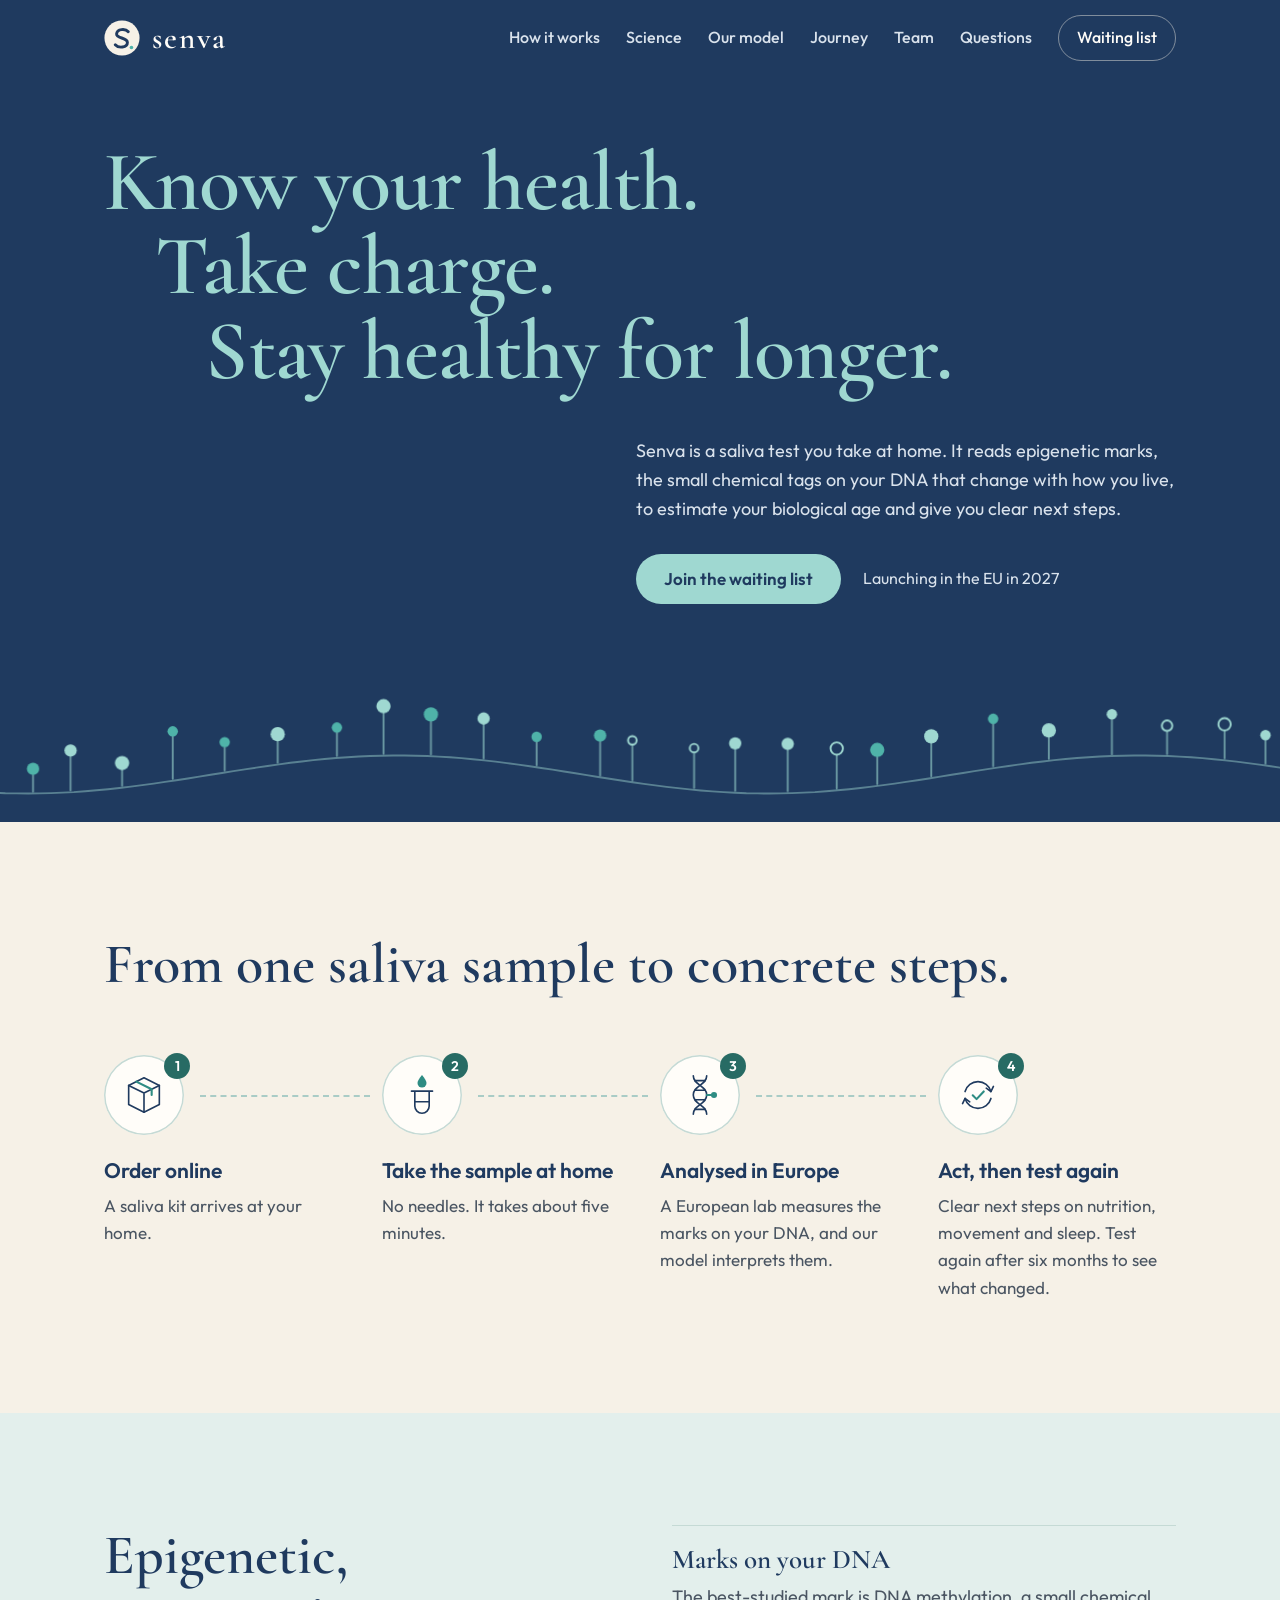
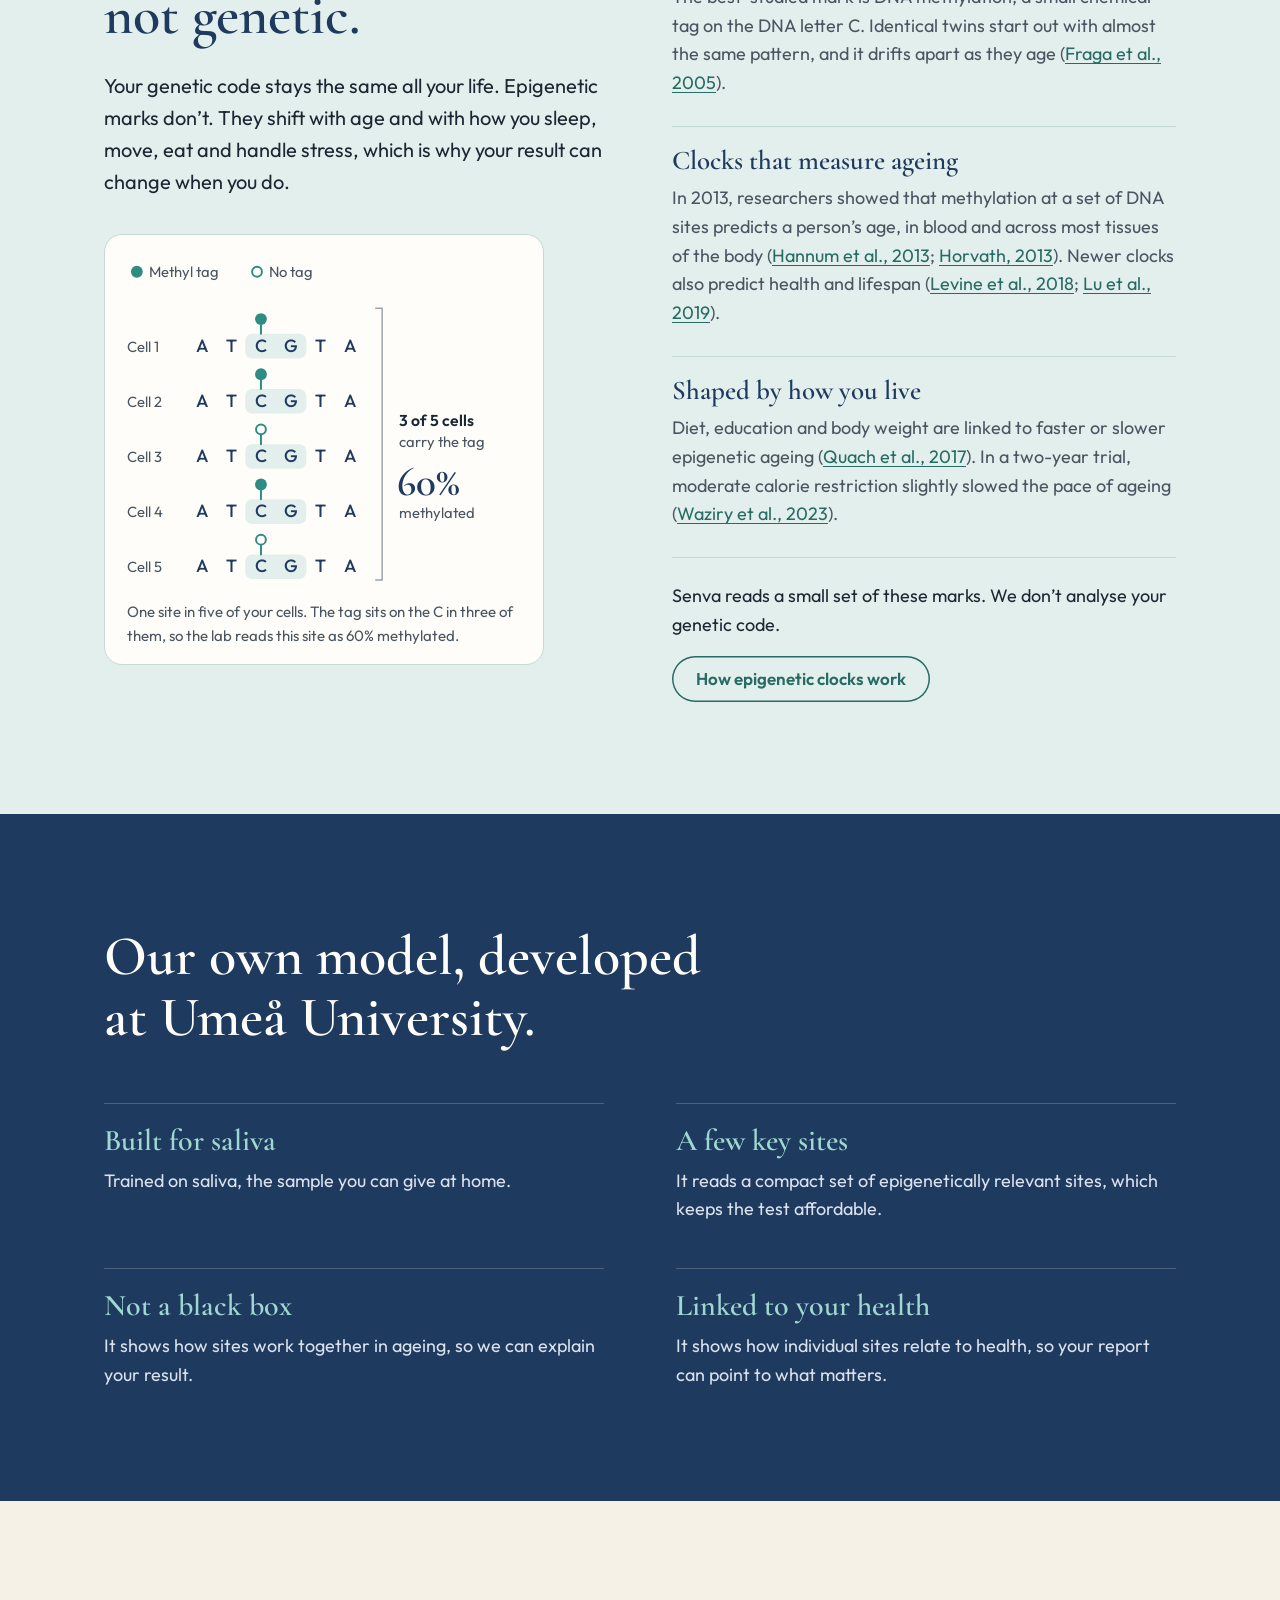
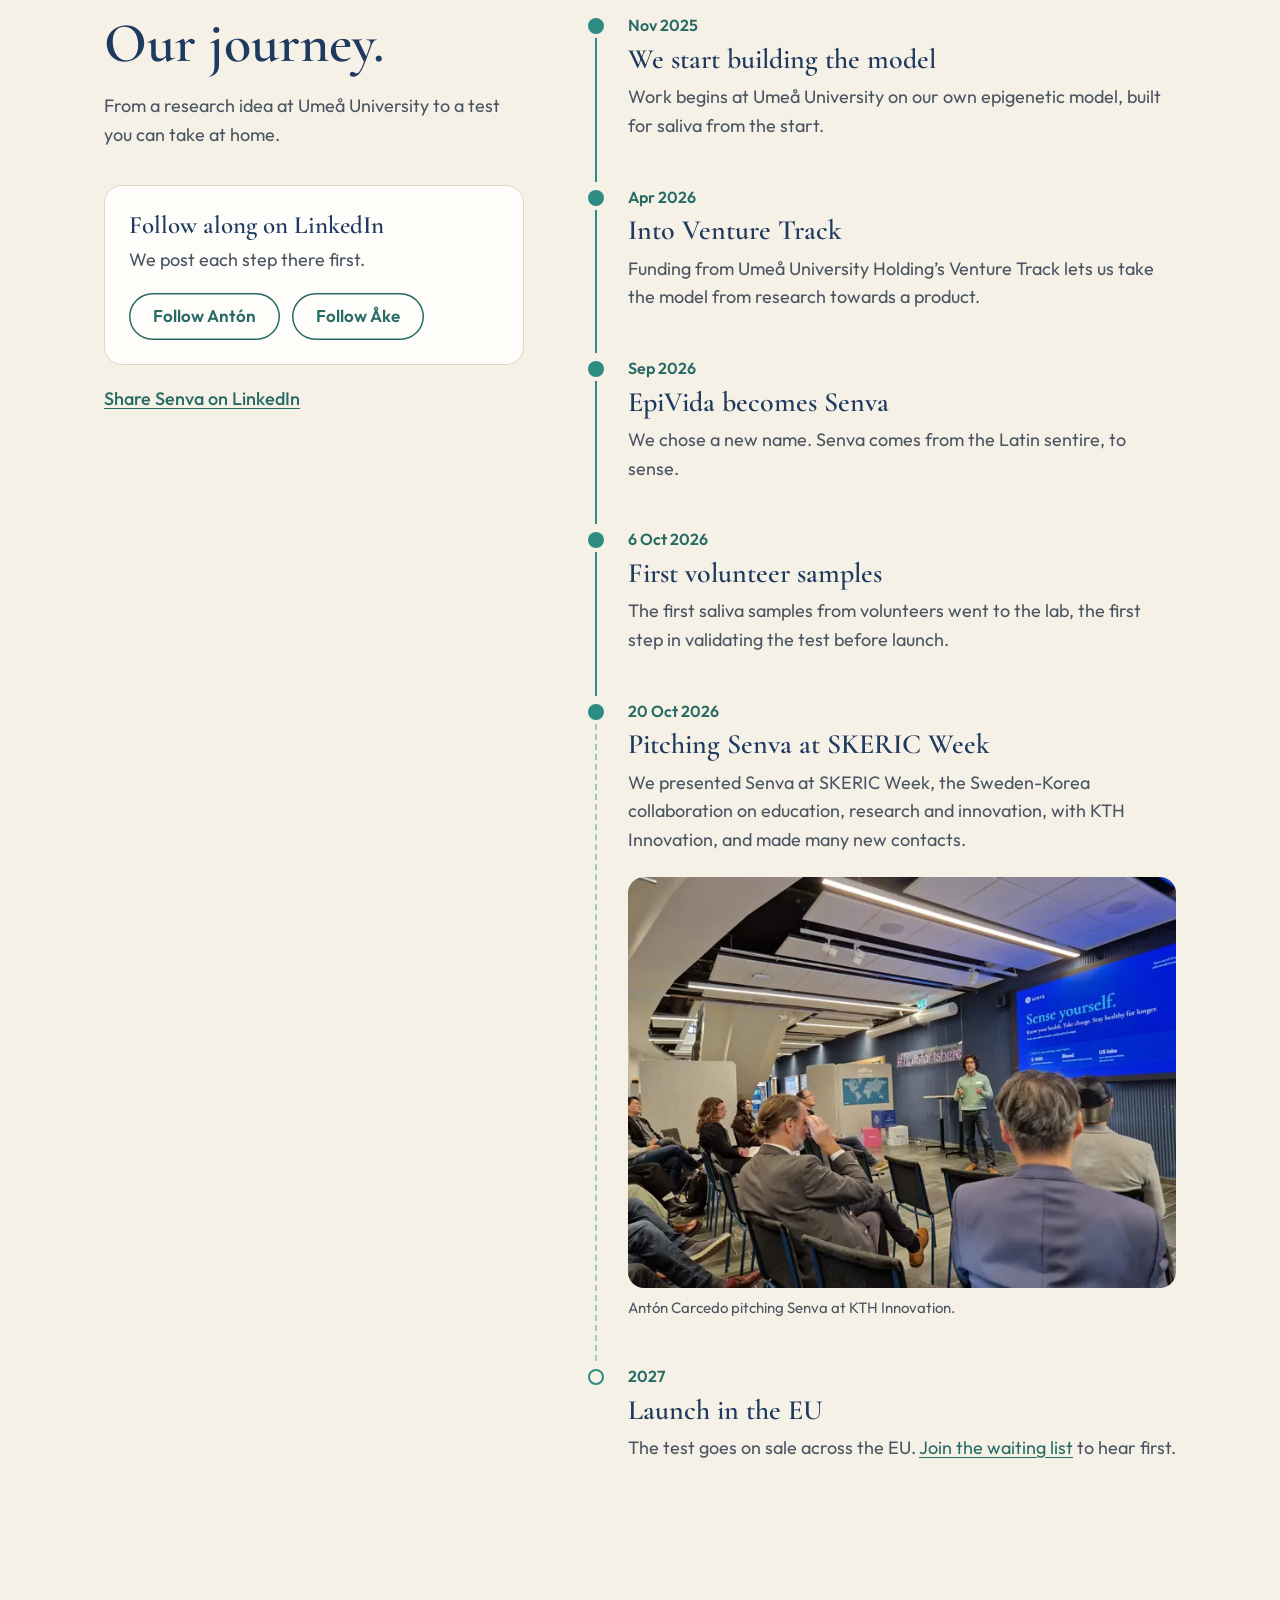
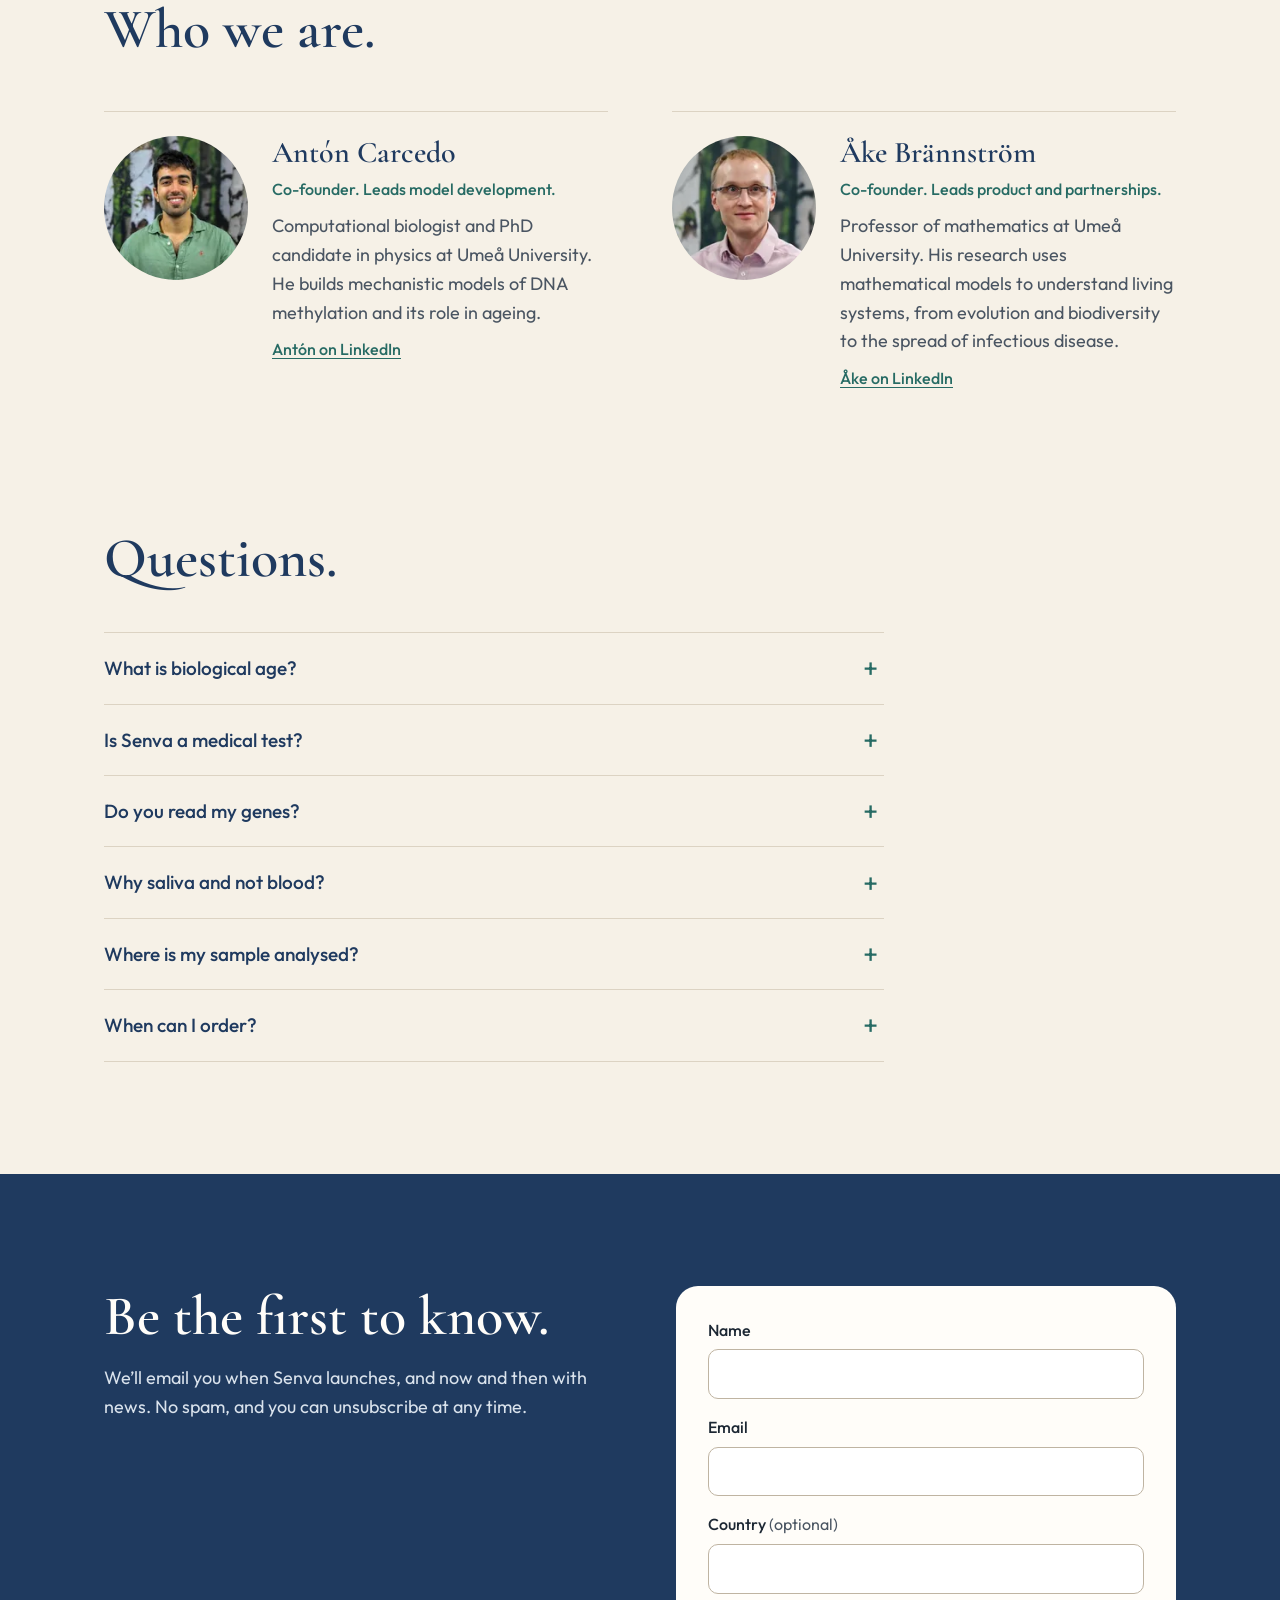
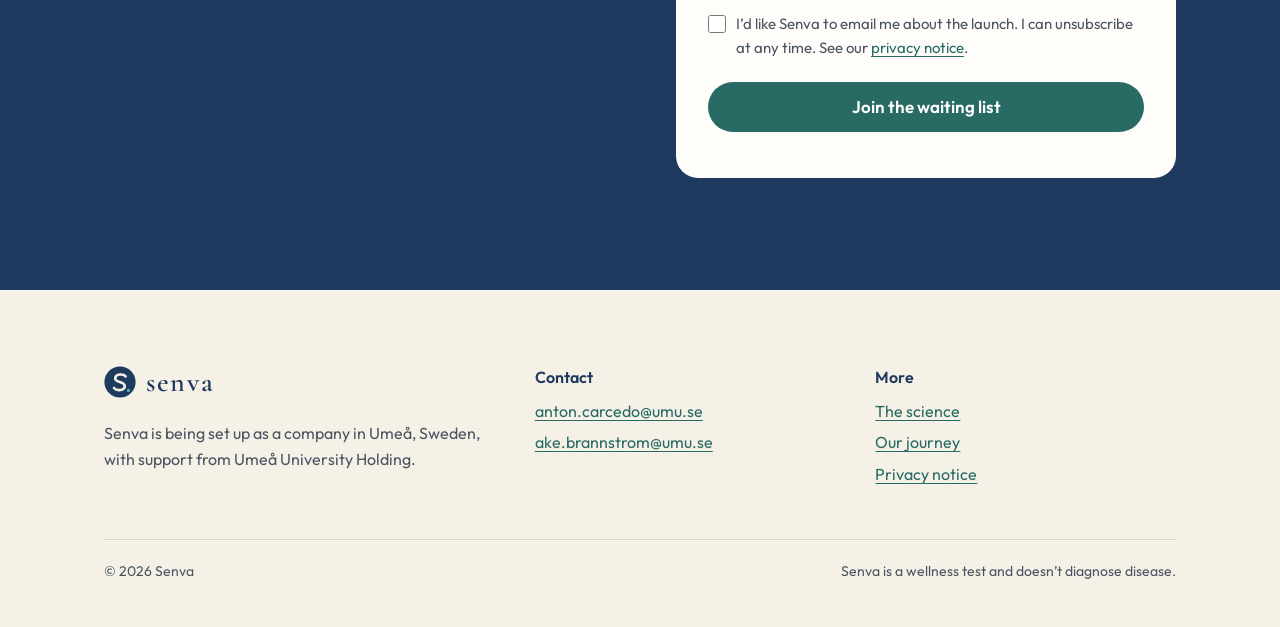
==== commit bc66df0d: "Add journey, LinkedIn links and livelier design" ====
--- a/index.html
+++ b/index.html
@@ -39,8 +39,8 @@
       "description": "Senva is developing an at-home saliva test that reads epigenetic marks to estimate biological age and give clear next steps for health. Founded at Umeå University, Sweden.",
       "address": { "@type": "PostalAddress", "addressLocality": "Umeå", "addressCountry": "SE" },
       "founder": [
-        { "@type": "Person", "name": "Antón Carcedo", "affiliation": { "@type": "CollegeOrUniversity", "name": "Umeå University" } },
-        { "@type": "Person", "name": "Åke Brännström", "jobTitle": "Professor of mathematics", "affiliation": { "@type": "CollegeOrUniversity", "name": "Umeå University" } }
+        { "@type": "Person", "name": "Antón Carcedo", "sameAs": ["https://www.linkedin.com/in/ant%C3%B3n-carcedo-3ab292353/"], "affiliation": { "@type": "CollegeOrUniversity", "name": "Umeå University" } },
+        { "@type": "Person", "name": "Åke Brännström", "jobTitle": "Professor of mathematics", "sameAs": ["https://www.linkedin.com/in/%C3%A5ke-br%C3%A4nnstr%C3%B6m-90340a31/"], "affiliation": { "@type": "CollegeOrUniversity", "name": "Umeå University" } }
       ]
     },
     {
@@ -83,7 +83,7 @@
         <li><a href="#how-it-works">How it works</a></li>
         <li><a href="#science">Science</a></li>
         <li><a href="#model">Our model</a></li>
-        <li><a href="#news">News</a></li>
+        <li><a href="#journey">Journey</a></li>
         <li><a href="#team">Team</a></li>
         <li><a href="#questions">Questions</a></li>
         <li><a class="nav-cta" href="#waiting-list">Waiting list</a></li>
@@ -105,6 +105,7 @@
         </div>
       </div>
     </div>
+    <div class="hero-strand"><svg class="strand" viewBox="0 0 1440 200" preserveAspectRatio="xMidYMax slice" aria-hidden="true" focusable="false"><path class="line" pathLength="1" d="M-20 164.4 L-8 165.7 L4 166.8 L16 167.8 L28 168.6 L40 169.2 L52 169.7 L64 169.9 L76 170.0 L88 169.9 L100 169.6 L112 169.1 L124 168.5 L136 167.6 L148 166.6 L160 165.5 L172 164.2 L184 162.8 L196 161.2 L208 159.6 L220 157.8 L232 156.0 L244 154.2 L256 152.3 L268 150.3 L280 148.4 L292 146.5 L304 144.6 L316 142.8 L328 141.0 L340 139.3 L352 137.7 L364 136.3 L376 134.9 L388 133.7 L400 132.7 L412 131.8 L424 131.1 L436 130.5 L448 130.2 L460 130.0 L472 130.0 L484 130.2 L496 130.6 L508 131.2 L520 131.9 L532 132.8 L544 133.9 L556 135.1 L568 136.5 L580 138.0 L592 139.6 L604 141.3 L616 143.1 L628 144.9 L640 146.8 L652 148.7 L664 150.6 L676 152.6 L688 154.5 L700 156.3 L712 158.1 L724 159.9 L736 161.5 L748 163.0 L760 164.4 L772 165.7 L784 166.8 L796 167.8 L808 168.6 L820 169.2 L832 169.7 L844 169.9 L856 170.0 L868 169.9 L880 169.6 L892 169.1 L904 168.5 L916 167.6 L928 166.6 L940 165.5 L952 164.2 L964 162.8 L976 161.2 L988 159.6 L1000 157.8 L1012 156.0 L1024 154.2 L1036 152.3 L1048 150.3 L1060 148.4 L1072 146.5 L1084 144.6 L1096 142.8 L1108 141.0 L1120 139.3 L1132 137.7 L1144 136.3 L1156 134.9 L1168 133.7 L1180 132.7 L1192 131.8 L1204 131.1 L1216 130.5 L1228 130.2 L1240 130.0 L1252 130.0 L1264 130.2 L1276 130.6 L1288 131.2 L1300 131.9 L1312 132.8 L1324 133.9 L1336 135.1 L1348 136.5 L1360 138.0 L1372 139.6 L1384 141.3 L1396 143.1 L1408 144.9 L1420 146.8 L1432 148.7 L1444 150.6 L1456 152.6"/><g class="tag" style="--i:0"><path d="M27.2 166.5V143.0"/><circle class="o" cx="27.2" cy="136.5" r="5.5"/></g><g class="tag" style="--i:1"><path d="M81.1 168.0V150.5"/><circle class="t" cx="81.1" cy="144.0" r="6.5"/></g><g class="tag" style="--i:2"><path d="M120.6 166.7V131.2"/><circle class="m" cx="120.6" cy="124.7" r="6.5"/></g><g class="tag" style="--i:3"><path d="M174.8 161.9V145.4"/><circle class="m" cx="174.8" cy="137.9" r="7.5"/></g><g class="tag" style="--i:4"><path d="M228.1 154.6V110.1"/><circle class="t" cx="228.1" cy="104.6" r="5.5"/></g><g class="tag" style="--i:5"><path d="M282.8 145.9V121.4"/><circle class="t" cx="282.8" cy="115.9" r="5.5"/></g><g class="tag" style="--i:6"><path d="M338.6 137.5V115.0"/><circle class="m" cx="338.6" cy="107.5" r="7.5"/></g><g class="tag" style="--i:7"><path d="M401.0 130.6V106.1"/><circle class="t" cx="401.0" cy="100.6" r="5.5"/></g><g class="tag" style="--i:8"><path d="M450.0 128.1V85.6"/><circle class="m" cx="450.0" cy="78.1" r="7.5"/></g><g class="tag" style="--i:9"><path d="M499.9 128.8V94.3"/><circle class="t" cx="499.9" cy="86.8" r="7.5"/></g><g class="tag" style="--i:10"><path d="M555.4 133.1V97.6"/><circle class="m" cx="555.4" cy="91.1" r="6.5"/></g><g class="tag" style="--i:11"><path d="M611.2 140.3V115.8"/><circle class="t" cx="611.2" cy="110.3" r="5.5"/></g><g class="tag" style="--i:12"><path d="M678.0 150.9V115.4"/><circle class="t" cx="678.0" cy="108.9" r="6.5"/></g><g class="tag" style="--i:13"><path d="M711.9 156.1V119.6"/><circle class="o" cx="711.9" cy="114.1" r="4.5"/></g><g class="tag" style="--i:14"><path d="M776.9 164.2V127.7"/><circle class="o" cx="776.9" cy="122.2" r="4.5"/></g><g class="tag" style="--i:15"><path d="M820.2 167.2V123.7"/><circle class="m" cx="820.2" cy="117.2" r="6.5"/></g><g class="tag" style="--i:16"><path d="M875.5 167.7V124.2"/><circle class="m" cx="875.5" cy="117.7" r="6.5"/></g><g class="tag" style="--i:17"><path d="M927.1 164.7V130.2"/><circle class="o" cx="927.1" cy="122.7" r="6.5"/></g><g class="tag" style="--i:18"><path d="M969.7 160.1V131.6"/><circle class="t" cx="969.7" cy="124.1" r="7.5"/></g><g class="tag" style="--i:19"><path d="M1026.6 151.8V117.3"/><circle class="m" cx="1026.6" cy="109.8" r="7.5"/></g><g class="tag" style="--i:20"><path d="M1091.7 141.4V96.9"/><circle class="t" cx="1091.7" cy="91.4" r="5.5"/></g><g class="tag" style="--i:21"><path d="M1150.3 133.5V111.0"/><circle class="m" cx="1150.3" cy="103.5" r="7.5"/></g><g class="tag" style="--i:22"><path d="M1216.7 128.5V92.0"/><circle class="m" cx="1216.7" cy="86.5" r="5.5"/></g><g class="tag" style="--i:23"><path d="M1274.8 128.6V105.1"/><circle class="o" cx="1274.8" cy="98.6" r="5.5"/></g><g class="tag" style="--i:24"><path d="M1335.3 133.1V104.6"/><circle class="o" cx="1335.3" cy="97.1" r="6.5"/></g><g class="tag" style="--i:25"><path d="M1378.4 138.5V114.0"/><circle class="m" cx="1378.4" cy="108.5" r="5.5"/></g></svg></div>
   </section>
 
   <section class="section" id="how-it-works" aria-labelledby="how-title">
@@ -112,33 +113,33 @@
       <h2 class="section-title" id="how-title">From one saliva sample to concrete steps.</h2>
       <ol class="steps" role="list">
         <li>
-          <div class="step-top">
-            <span class="step-num" aria-hidden="true">1</span>
-            <svg class="step-icon" viewBox="0 0 48 48" aria-hidden="true" focusable="false"><path d="M24 6 40 14v20l-16 8-16-8V14z"/><path d="m8 14 16 8 16-8M24 22v20"/><path class="accent" d="m16 10 16 8v6"/></svg>
+          <div class="step-badge" aria-hidden="true">
+            <svg class="step-icon" viewBox="0 0 48 48" focusable="false"><path d="M24 6 40 14v20l-16 8-16-8V14z"/><path d="m8 14 16 8 16-8M24 22v20"/><path class="accent" d="m16 10 16 8v6"/></svg>
+            <span class="step-n">1</span>
           </div>
           <h3>Order online</h3>
           <p>A saliva kit arrives at your home.</p>
         </li>
         <li>
-          <div class="step-top">
-            <span class="step-num" aria-hidden="true">2</span>
-            <svg class="step-icon" viewBox="0 0 48 48" aria-hidden="true" focusable="false"><path d="M13 20h22M16.5 20v15.5a7.5 7.5 0 0 0 15 0V20M16.5 31h15"/><path class="dot" d="M24 3c-3.1 3.8-4.7 6.5-4.7 8.6a4.7 4.7 0 0 0 9.4 0c0-2.1-1.6-4.8-4.7-8.6z"/></svg>
+          <div class="step-badge" aria-hidden="true">
+            <svg class="step-icon" viewBox="0 0 48 48" focusable="false"><path d="M13 20h22M16.5 20v15.5a7.5 7.5 0 0 0 15 0V20M16.5 31h15"/><path class="dot" d="M24 3c-3.1 3.8-4.7 6.5-4.7 8.6a4.7 4.7 0 0 0 9.4 0c0-2.1-1.6-4.8-4.7-8.6z"/></svg>
+            <span class="step-n">2</span>
           </div>
           <h3>Take the sample at home</h3>
           <p>No needles. It takes about five minutes.</p>
         </li>
         <li>
-          <div class="step-top">
-            <span class="step-num" aria-hidden="true">3</span>
-            <svg class="step-icon" viewBox="0 0 48 48" aria-hidden="true" focusable="false"><path d="M17 4c0 10 14 10 14 20s-14 10-14 20M31 4c0 10-14 10-14 20s14 10 14 20"/><path d="M18.6 9h10.8M18.6 19h10.8M18.6 29h10.8M18.6 39h10.8"/><path class="accent" d="M31 24h4"/><circle class="dot" cx="38.6" cy="24" r="3.2"/></svg>
+          <div class="step-badge" aria-hidden="true">
+            <svg class="step-icon" viewBox="0 0 48 48" focusable="false"><path d="M17 4c0 10 14 10 14 20s-14 10-14 20M31 4c0 10-14 10-14 20s14 10 14 20"/><path d="M18.6 9h10.8M18.6 19h10.8M18.6 29h10.8M18.6 39h10.8"/><path class="accent" d="M31 24h4"/><circle class="dot" cx="38.6" cy="24" r="3.2"/></svg>
+            <span class="step-n">3</span>
           </div>
           <h3>Analysed in Europe</h3>
           <p>A European lab measures the marks on your DNA, and our model interprets them.</p>
         </li>
         <li>
-          <div class="step-top">
-            <span class="step-num" aria-hidden="true">4</span>
-            <svg class="step-icon" viewBox="0 0 48 48" aria-hidden="true" focusable="false"><path d="M10.5 20.4A14 14 0 0 1 37.5 20.4M37.5 27.6A14 14 0 0 1 10.5 27.6"/><path d="m32.6 16.9 4.9 3.5 2.6-5.4M15.4 31.1l-4.9-3.5-2.6 5.4"/><path class="accent" d="m18.5 24.3 4 4 7.5-8"/></svg>
+          <div class="step-badge" aria-hidden="true">
+            <svg class="step-icon" viewBox="0 0 48 48" focusable="false"><path d="M10.5 20.4A14 14 0 0 1 37.5 20.4M37.5 27.6A14 14 0 0 1 10.5 27.6"/><path d="m32.6 16.9 4.9 3.5 2.6-5.4M15.4 31.1l-4.9-3.5-2.6 5.4"/><path class="accent" d="m18.5 24.3 4 4 7.5-8"/></svg>
+            <span class="step-n">4</span>
           </div>
           <h3>Act, then test again</h3>
           <p>Clear next steps on nutrition, movement and sleep. Test again after six months to see what changed.</p>
@@ -149,9 +150,51 @@
 
   <section class="section band" id="science" aria-labelledby="science-title">
     <div class="wrap split">
-      <div class="split-head">
+      <div>
         <h2 class="section-title" id="science-title">Epigenetic, not genetic.</h2>
         <p class="split-lede">Your genetic code stays the same all your life. Epigenetic marks don’t. They shift with age and with how you sleep, move, eat and handle stress, which is why your result can change when you do.</p>
+        <figure class="mini-figure">
+          <svg viewBox="0 0 400 336" role="img" aria-labelledby="mini-fig-desc">
+            <desc id="mini-fig-desc">The same stretch of DNA, A T C G T A, shown in five cells. The C of the CpG site carries a methyl tag in three of the five cells, so the site is 60% methylated.</desc>
+            <circle cx="10" cy="15" r="6" fill="#2E8C83"/>
+            <text class="fig-muted" x="22" y="20">Methyl tag</text>
+            <circle cx="132" cy="15" r="5" fill="#FFFDF9" stroke="#2E8C83" stroke-width="2"/>
+            <text class="fig-muted" x="144" y="20">No tag</text>
+            <g fill="#E3EFEC">
+              <rect x="120" y="78" width="62" height="25" rx="7"/>
+              <rect x="120" y="134" width="62" height="25" rx="7"/>
+              <rect x="120" y="190" width="62" height="25" rx="7"/>
+              <rect x="120" y="246" width="62" height="25" rx="7"/>
+              <rect x="120" y="302" width="62" height="25" rx="7"/>
+            </g>
+            <g class="fig-muted">
+              <text x="0" y="96">Cell 1</text>
+              <text x="0" y="152">Cell 2</text>
+              <text x="0" y="208">Cell 3</text>
+              <text x="0" y="264">Cell 4</text>
+              <text x="0" y="320">Cell 5</text>
+            </g>
+            <g class="fig-dna" text-anchor="middle">
+              <text y="96"><tspan x="76">A</tspan><tspan x="106">T</tspan><tspan x="136">C</tspan><tspan x="166">G</tspan><tspan x="196">T</tspan><tspan x="226">A</tspan></text>
+              <text y="152"><tspan x="76">A</tspan><tspan x="106">T</tspan><tspan x="136">C</tspan><tspan x="166">G</tspan><tspan x="196">T</tspan><tspan x="226">A</tspan></text>
+              <text y="208"><tspan x="76">A</tspan><tspan x="106">T</tspan><tspan x="136">C</tspan><tspan x="166">G</tspan><tspan x="196">T</tspan><tspan x="226">A</tspan></text>
+              <text y="264"><tspan x="76">A</tspan><tspan x="106">T</tspan><tspan x="136">C</tspan><tspan x="166">G</tspan><tspan x="196">T</tspan><tspan x="226">A</tspan></text>
+              <text y="320"><tspan x="76">A</tspan><tspan x="106">T</tspan><tspan x="136">C</tspan><tspan x="166">G</tspan><tspan x="196">T</tspan><tspan x="226">A</tspan></text>
+            </g>
+            <path d="M136 78v-9M136 134v-9M136 190v-9M136 246v-9M136 302v-9" stroke="#2E8C83" stroke-width="2" stroke-linecap="round"/>
+            <circle cx="136" cy="63" r="6" fill="#2E8C83"/>
+            <circle cx="136" cy="119" r="6" fill="#2E8C83"/>
+            <circle cx="136" cy="175" r="5" fill="#FFFDF9" stroke="#2E8C83" stroke-width="2"/>
+            <circle cx="136" cy="231" r="6" fill="#2E8C83"/>
+            <circle cx="136" cy="287" r="5" fill="#FFFDF9" stroke="#2E8C83" stroke-width="2"/>
+            <path d="M252 52h7v276h-7" fill="none" stroke="#9AA4AE" stroke-width="1.5"/>
+            <text class="fig-strong" x="276" y="172">3 of 5 cells</text>
+            <text class="fig-muted" x="276" y="193">carry the tag</text>
+            <text class="fig-big" x="274" y="242">60%</text>
+            <text class="fig-muted" x="276" y="265">methylated</text>
+          </svg>
+          <figcaption>One site in five of your cells. The tag sits on the C in three of them, so the lab reads this site as 60% methylated.</figcaption>
+        </figure>
       </div>
       <div class="findings">
         <div class="finding">
@@ -174,7 +217,7 @@
     </div>
   </section>
 
-  <section class="section" id="model" aria-labelledby="model-title">
+  <section class="section dark" id="model" aria-labelledby="model-title">
     <div class="wrap">
       <h2 class="section-title" id="model-title">Our own model, developed at Umeå University.</h2>
       <div class="points">
@@ -198,55 +241,65 @@
     </div>
   </section>
 
-  <section class="section follow" id="progress" aria-labelledby="progress-title">
-    <div class="wrap">
-      <h2 class="section-title" id="progress-title">Where we are.</h2>
-      <ol class="timeline" role="list">
-        <li><time datetime="2025-11">Nov 2025</time><p>We started building our model.</p></li>
-        <li><time datetime="2026-04">Apr 2026</time><p>Funding from Umeå University Holding’s Venture Track.</p></li>
-        <li class="next"><time datetime="2026-10">Oct 2026</time><p>First volunteer samples at the lab.</p></li>
-        <li class="future"><time datetime="2027">2027</time><p>Launch in the EU.</p></li>
+  <section class="section journey" id="journey" aria-labelledby="journey-title">
+    <span class="anchor-alias" id="news"></span>
+    <div class="wrap journey-grid">
+      <div class="journey-head">
+        <h2 class="section-title" id="journey-title">Our journey.</h2>
+        <p class="section-lede">From a research idea at Umeå University to a test you can take at home.</p>
+        <div class="follow">
+          <h3>Follow along on LinkedIn</h3>
+          <p>We post each step there first.</p>
+          <div class="follow-links">
+            <a class="button button-quiet" href="https://www.linkedin.com/in/ant%C3%B3n-carcedo-3ab292353/">Follow Antón</a>
+            <a class="button button-quiet" href="https://www.linkedin.com/in/%C3%A5ke-br%C3%A4nnstr%C3%B6m-90340a31/">Follow Åke</a>
+          </div>
+        </div>
+        <p class="share"><a href="https://www.linkedin.com/sharing/share-offsite/?url=https%3A%2F%2Fsenvahealth.com%2F">Share Senva on LinkedIn</a></p>
+      </div>
+
+      <!-- To add a milestone: copy one <li class="milestone"> block and edit it. To show a LinkedIn post, paste the
+           "Embed this post" address into data-embed of a <div class="li-post"> block (see README.md). -->
+      <ol class="milestones" role="list">
+        <li class="milestone">
+          <time datetime="2025-11">Nov 2025</time>
+          <h3>We start building the model</h3>
+          <p>Work begins at Umeå University on our own epigenetic model, built for saliva from the start.</p>
+        </li>
+        <li class="milestone">
+          <time datetime="2026-04">Apr 2026</time>
+          <h3>Into Venture Track</h3>
+          <p>Funding from Umeå University Holding’s Venture Track lets us take the model from research towards a product.</p>
+        </li>
+        <li class="milestone">
+          <time datetime="2026-09">Sep 2026</time>
+          <h3>EpiVida becomes Senva</h3>
+          <p>We chose a new name. Senva comes from the Latin sentire, to sense.</p>
+        </li>
+        <li class="milestone">
+          <time datetime="2026-10-06">6 Oct 2026</time>
+          <h3>First volunteer samples</h3>
+          <p>The first saliva samples from volunteers went to the lab, the first step in validating the test before launch.</p>
+        </li>
+        <li class="milestone">
+          <time datetime="2026-10-20">20 Oct 2026</time>
+          <h3>Pitching Senva at SKERIC Week</h3>
+          <p>We presented Senva at SKERIC Week, the Sweden-Korea collaboration on education, research and innovation, with KTH Innovation, and made many new contacts.</p>
+          <figure class="milestone-photo">
+            <img src="img/skeric-pitch-960.webp" srcset="img/skeric-pitch-640.webp 640w, img/skeric-pitch-960.webp 960w, img/skeric-pitch-1280.webp 1280w" sizes="(max-width: 600px) calc(100vw - 32px), (max-width: 960px) calc(100vw - 96px), 620px" width="960" height="720" alt="Antón Carcedo presenting Senva to a seated audience, with the Senva cover slide on a large screen and a pink #itallstartshere neon sign" loading="lazy" decoding="async">
+            <figcaption>Antón Carcedo pitching Senva at KTH Innovation.</figcaption>
+          </figure>
+        </li>
+        <li class="milestone next">
+          <time datetime="2027">2027</time>
+          <h3>Launch in the EU</h3>
+          <p>The test goes on sale across the EU. <a href="#waiting-list">Join the waiting list</a> to hear first.</p>
+        </li>
       </ol>
     </div>
   </section>
 
-  <section class="section follow" id="news" aria-labelledby="news-title">
-    <div class="wrap">
-      <h2 class="section-title" id="news-title">News.</h2>
-      <!-- To add news: copy one <article class="news-item"> block, paste it at the top of the list and edit it.
-           For a LinkedIn post, add a link inside the <div>: <p><a href="POST-URL">Read the post on LinkedIn</a></p>
-           For a photo, copy the <figure class="news-photo"> block and put the image files in img/. -->
-      <div class="news">
-        <article class="news-item">
-          <time datetime="2026-10-20">20 Oct 2026</time>
-          <div>
-            <h3>Pitching Senva at SKERIC Week</h3>
-            <p>We presented Senva at SKERIC Week, the Sweden-Korea collaboration on education, research and innovation, with KTH Innovation, and made many new contacts.</p>
-            <figure class="news-photo">
-              <img src="img/skeric-pitch-960.webp" srcset="img/skeric-pitch-640.webp 640w, img/skeric-pitch-960.webp 960w" sizes="(max-width: 600px) calc(100vw - 32px), 560px" width="960" height="640" alt="Antón Carcedo speaking to a seated audience in front of a pink #itallstartshere neon sign" loading="lazy" decoding="async">
-              <figcaption>Antón Carcedo pitching Senva at KTH Innovation.</figcaption>
-            </figure>
-          </div>
-        </article>
-        <article class="news-item">
-          <time datetime="2026-10-06">6 Oct 2026</time>
-          <div>
-            <h3>First volunteer samples at the lab</h3>
-            <p>Our first saliva samples from volunteers went to the lab, the first step in validating the test before launch.</p>
-          </div>
-        </article>
-        <article class="news-item">
-          <time datetime="2026-09">Sep 2026</time>
-          <div>
-            <h3>EpiVida is now Senva</h3>
-            <p>We have a new name. Senva comes from the Latin sentire, to sense.</p>
-          </div>
-        </article>
-      </div>
-    </div>
-  </section>
-
-  <section class="section follow" id="team" aria-labelledby="team-title">
+  <section class="section follow-on" id="team" aria-labelledby="team-title">
     <div class="wrap">
       <h2 class="section-title" id="team-title">Who we are.</h2>
       <div class="team">
@@ -256,6 +309,7 @@
             <h3>Antón Carcedo</h3>
             <p class="member-role">Co-founder. Leads model development.</p>
             <p class="member-bio">Computational biologist and PhD candidate in physics at Umeå University. He builds mechanistic models of DNA methylation and its role in ageing.</p>
+            <p class="member-links"><a href="https://www.linkedin.com/in/ant%C3%B3n-carcedo-3ab292353/">Antón on LinkedIn</a></p>
           </div>
         </article>
         <article class="member">
@@ -264,13 +318,14 @@
             <h3>Åke Brännström</h3>
             <p class="member-role">Co-founder. Leads product and partnerships.</p>
             <p class="member-bio">Professor of mathematics at Umeå University. His research uses mathematical models to understand living systems, from evolution and biodiversity to the spread of infectious disease.</p>
+            <p class="member-links"><a href="https://www.linkedin.com/in/%C3%A5ke-br%C3%A4nnstr%C3%B6m-90340a31/">Åke on LinkedIn</a></p>
           </div>
         </article>
       </div>
     </div>
   </section>
 
-  <section class="section follow" id="questions" aria-labelledby="faq-title">
+  <section class="section follow-on" id="questions" aria-labelledby="faq-title">
     <div class="wrap">
       <h2 class="section-title" id="faq-title">Questions.</h2>
       <div class="faq">
@@ -361,6 +416,7 @@
         <h2>More</h2>
         <ul>
           <li><a href="science.html">The science</a></li>
+          <li><a href="#journey">Our journey</a></li>
           <li><a href="privacy.html">Privacy notice</a></li>
         </ul>
       </div>
--- a/styles.css
+++ b/styles.css
@@ -62,8 +62,8 @@
 .site-nav .nav-cta:hover { background: rgba(246, 241, 231, 0.1); color: var(--paper); }
 .nav-toggle { display: none; }
 
-/* Hero (navy) */
-.hero { background: var(--navy); color: var(--paper); padding: 40px 0 104px; }
+/* Hero (navy) with the DNA strand: methyl tags switch on from left to right */
+.hero { background: var(--navy); color: var(--paper); padding-top: 40px; overflow: hidden; }
 .hero-title { font: 600 clamp(46px, 6.6vw, 92px)/1 var(--serif); color: var(--mint); letter-spacing: -0.01em; padding-top: 24px; }
 .hero-title span { display: block; text-wrap: balance; }
 .hero-title span:nth-child(2) { padding-left: 0.6em; }
@@ -72,63 +72,90 @@
 .intro { color: var(--on-navy); }
 .hero-actions { display: flex; flex-wrap: wrap; align-items: center; gap: 14px 22px; margin-top: 30px; }
 .launch-note { color: var(--on-navy); font-size: 16px; }
+.hero-strand { height: 190px; margin-top: 28px; }
+.strand { width: 100%; height: 100%; }
+.strand .line { fill: none; stroke: rgba(159, 216, 209, 0.45); stroke-width: 2; }
+.strand .tag path { stroke: rgba(159, 216, 209, 0.6); stroke-width: 2; stroke-linecap: round; }
+.strand .m { fill: var(--mint); }
+.strand .t { fill: #4FB3A9; }
+.strand .o { fill: var(--navy); stroke: var(--mint); stroke-width: 2; }
+@media (prefers-reduced-motion: no-preference) {
+  .strand .line { stroke-dasharray: 1; stroke-dashoffset: 1; animation: strand-draw 1.4s ease-out 0.1s forwards; }
+  .strand .tag { opacity: 0; transform-box: fill-box; transform-origin: 50% 100%; animation: tag-in 0.5s cubic-bezier(0.2, 0.7, 0.3, 1) forwards; animation-delay: calc(0.35s + var(--i) * 0.045s); }
+}
+@keyframes strand-draw { to { stroke-dashoffset: 0; } }
+@keyframes tag-in { from { opacity: 0; transform: translateY(10px) scale(0.6); } to { opacity: 1; transform: none; } }
 
 /* Sections */
 .section { padding: 112px 0; }
-.section.follow { padding-top: 24px; }
+.section.follow-on { padding-top: 24px; }
 .section-title { font: 600 clamp(36px, 4.6vw, 56px)/1.08 var(--serif); color: var(--navy); max-width: 17em; text-wrap: balance; }
 .section-lede { color: var(--muted); max-width: 36em; margin-top: 18px; }
 
-/* How it works */
-.steps { list-style: none; padding: 0; margin-top: 56px; display: grid; grid-template-columns: repeat(4, minmax(0, 1fr)); gap: 40px; }
-.steps li { border-top: 2px solid var(--navy); padding-top: 18px; }
-.step-top { display: flex; align-items: flex-start; justify-content: space-between; gap: 16px; }
-.step-num { font: 600 60px/1 var(--serif); color: var(--teal); font-variant-numeric: lining-nums; }
-.step-icon { width: 52px; height: 52px; flex: none; color: var(--navy); }
+/* How it works: four steps joined by a dashed path */
+.steps { list-style: none; padding: 0; margin-top: 60px; display: grid; grid-template-columns: repeat(4, minmax(0, 1fr)); gap: 40px; }
+.steps li { position: relative; }
+.steps li:not(:last-child)::after { content: ""; position: absolute; top: 40px; left: 96px; right: -28px; border-top: 2px dashed #A9CCC6; }
+.step-badge { position: relative; width: 80px; height: 80px; border-radius: 50%; background: var(--paper); box-shadow: inset 0 0 0 1.5px var(--pale-line); display: grid; place-items: center; }
+.step-n { position: absolute; top: -2px; right: -6px; min-width: 26px; height: 26px; padding: 0 6px; border-radius: 13px; background: var(--teal); color: #FFFFFF; font: 600 14px/26px var(--sans); text-align: center; }
+.step-icon { width: 46px; height: 46px; color: var(--navy); }
 .step-icon path, .step-icon circle { fill: none; stroke: currentColor; stroke-width: 1.7; stroke-linecap: round; stroke-linejoin: round; }
 .step-icon .accent { stroke: var(--teal-bright); stroke-width: 2.2; }
 .step-icon .dot { fill: var(--teal-bright); stroke: none; }
-.steps h3 { font: 600 21px/1.3 var(--sans); color: var(--navy); margin-top: 14px; }
+.steps h3 { font: 600 21px/1.3 var(--sans); color: var(--navy); margin-top: 22px; }
 .steps p { color: var(--muted); font-size: 17px; margin-top: 8px; }
 
 /* Epigenetic, not genetic (science summary) */
 .band { background: var(--pale); }
 .split { display: grid; grid-template-columns: minmax(0, 1fr) minmax(0, 1fr); gap: 64px; align-items: start; }
 .split-lede { font-size: 20px; line-height: 1.6; max-width: 26em; margin-top: 24px; }
+.mini-figure { margin-top: 36px; max-width: 440px; background: var(--paper); border: 1px solid var(--pale-line); border-radius: 18px; padding: 22px 22px 16px; }
+.mini-figure svg { width: 100%; height: auto; overflow: visible; }
+.mini-figure figcaption { font-size: 15px; color: var(--muted); margin-top: 12px; }
 .findings { display: grid; gap: 28px; }
 .finding { border-top: 1px solid var(--pale-line); padding-top: 18px; }
 .finding h3 { font: 600 27px/1.15 var(--serif); color: var(--navy); }
 .finding p { color: var(--muted); margin-top: 8px; }
 .findings-end { display: flex; flex-wrap: wrap; align-items: center; gap: 16px 24px; border-top: 1px solid var(--pale-line); padding-top: 24px; }
-@media (min-width: 961px) { .split > .split-head { position: sticky; top: calc(var(--header-h) + 40px); } }
-
-/* Our own model */
+
+/* Our own model (navy) */
+.section.dark { background: var(--navy); }
+.dark .section-title { color: var(--paper); }
 .points { display: grid; grid-template-columns: repeat(2, minmax(0, 1fr)); gap: 44px 72px; margin-top: 56px; }
 .point { border-top: 1px solid var(--line); padding-top: 20px; }
 .point h3 { font: 600 30px/1.15 var(--serif); color: var(--navy); }
 .point p { color: var(--muted); margin-top: 8px; max-width: 30em; }
-
-/* Where we are */
-.timeline { list-style: none; padding: 0; margin-top: 56px; display: grid; grid-template-columns: repeat(4, minmax(0, 1fr)); }
-.timeline li { position: relative; padding: 30px 28px 0 0; }
-.timeline li::before { content: ""; position: absolute; top: 6px; left: 0; right: 0; height: 2px; background: var(--teal-bright); }
-.timeline li::after { content: ""; position: absolute; top: 0; left: 0; width: 14px; height: 14px; border-radius: 50%; background: var(--teal-bright); }
-.timeline li.next::before { background: #B9D3CE; }
-.timeline li:last-child::before { display: none; }
-.timeline li.future::after { background: var(--cream); border: 2px solid var(--teal-bright); }
-.timeline time { display: block; font-weight: 600; color: var(--navy); }
-.timeline p { color: var(--muted); font-size: 17px; margin-top: 4px; max-width: 15em; }
-
-/* News */
-.news { margin-top: 48px; max-width: 880px; border-top: 1px solid var(--line); }
-.news-item { display: grid; grid-template-columns: 9rem minmax(0, 1fr); gap: 24px; padding: 24px 0; border-bottom: 1px solid var(--line); }
-.news-item time { color: var(--teal); font-weight: 600; font-size: 16px; padding-top: 2px; }
-.news-item h3 { font: 600 21px/1.3 var(--sans); color: var(--navy); }
-.news-item p { color: var(--muted); margin-top: 6px; max-width: 38em; }
-.news-item a { font-weight: 500; }
-.news-photo { margin-top: 18px; max-width: 560px; }
-.news-photo img { width: 100%; border-radius: 14px; background: var(--line); }
-.news-photo figcaption { font-size: 15px; color: var(--muted); margin-top: 8px; }
+.dark .point { border-top-color: rgba(246, 241, 231, 0.22); }
+.dark .point h3 { color: var(--mint); }
+.dark .point p { color: var(--on-navy); }
+
+/* Our journey: milestones on a line, LinkedIn alongside */
+.anchor-alias { display: block; height: 0; }
+.journey-grid { display: grid; grid-template-columns: minmax(0, 5fr) minmax(0, 7fr); gap: 64px; align-items: start; }
+.follow { margin-top: 36px; max-width: 26em; padding: 24px; background: var(--paper); border: 1px solid var(--line); border-radius: 18px; }
+.follow h3 { font: 600 25px/1.2 var(--serif); color: var(--navy); }
+.follow p { color: var(--muted); margin-top: 6px; }
+.follow-links { display: flex; flex-wrap: wrap; gap: 12px; margin-top: 18px; }
+.share { margin-top: 20px; font-weight: 500; }
+.milestones { list-style: none; padding: 0 0 0 40px; }
+.milestone { position: relative; padding-bottom: 44px; }
+.milestone::before { content: ""; position: absolute; left: -40px; top: 5px; width: 16px; height: 16px; border-radius: 50%; background: var(--teal-bright); box-shadow: 0 0 0 4px var(--cream); }
+.milestone:not(:last-child)::after { content: ""; position: absolute; left: -33px; top: 25px; bottom: 3px; width: 2px; background: var(--teal-bright); }
+.milestone:has(+ .next)::after { width: 0; background: none; border-left: 2px dashed #9FC9C2; }
+.milestone.next { padding-bottom: 0; }
+.milestone.next::before { background: var(--cream); box-shadow: inset 0 0 0 2px var(--teal-bright), 0 0 0 4px var(--cream); }
+.milestone time { display: block; color: var(--teal); font-weight: 600; font-size: 16px; }
+.milestone h3 { font: 600 28px/1.15 var(--serif); color: var(--navy); margin-top: 4px; }
+.milestone p { color: var(--muted); margin-top: 8px; max-width: 36em; }
+.milestone-photo { margin-top: 22px; }
+.milestone-photo img { width: 100%; border-radius: 16px; background: var(--line); }
+.milestone-photo figcaption { font-size: 15px; color: var(--muted); margin-top: 8px; }
+.li-post { margin-top: 18px; }
+.li-post-gate { background: var(--paper); border: 1px solid var(--line); border-radius: 16px; padding: 18px 20px; }
+.li-post-gate p { margin: 0; font-size: 16px; }
+.li-post-actions { display: flex; flex-wrap: wrap; align-items: center; gap: 12px 20px; margin-top: 14px; }
+.li-post iframe { display: block; width: 100%; max-width: 560px; border: 0; border-radius: 12px; background: #FFFFFF; }
+@media (min-width: 961px) { .journey-head { position: sticky; top: calc(var(--header-h) + 40px); } }
 
 /* Team */
 .team { display: grid; grid-template-columns: repeat(2, minmax(0, 1fr)); gap: 44px 64px; margin-top: 52px; }
@@ -137,6 +164,7 @@
 .member h3 { font: 600 30px/1.15 var(--serif); color: var(--navy); }
 .member-role { color: var(--teal); font-weight: 500; font-size: 16px; margin-top: 6px; }
 .member-bio { color: var(--muted); margin-top: 10px; }
+.member-links { margin-top: 10px; font-size: 16px; font-weight: 500; }
 
 /* Questions */
 .faq { margin-top: 44px; max-width: 780px; border-top: 1px solid var(--line); }
@@ -249,9 +277,10 @@
   html:not(.js) .site-nav ul { flex-wrap: wrap; }
 }
 @media (max-width: 960px) {
-  .split, .signup-grid { grid-template-columns: minmax(0, 1fr); gap: 44px; }
+  .split, .signup-grid, .journey-grid { grid-template-columns: minmax(0, 1fr); gap: 44px; }
   .hero-sub { margin-left: 0; }
-  .steps, .timeline { grid-template-columns: repeat(2, minmax(0, 1fr)); row-gap: 40px; }
+  .steps { grid-template-columns: repeat(2, minmax(0, 1fr)); row-gap: 48px; }
+  .steps li::after { display: none; }
   .team { grid-template-columns: minmax(0, 1fr); max-width: 640px; }
   .footer-grid { grid-template-columns: minmax(0, 1fr) minmax(0, 1fr); }
   .footer-grid > :first-child { grid-column: 1 / -1; }
@@ -266,21 +295,21 @@
   .js .site-nav { padding: 4px 16px 20px; }
   .brand svg { width: 32px; height: 32px; }
   .brand span { font-size: 28px; }
-  .hero { padding: 28px 0 72px; }
+  .hero { padding-top: 28px; }
   .hero-title { padding-top: 12px; }
   .hero-title span:nth-child(2), .hero-title span:nth-child(3) { padding-left: 0; }
   .hero-sub { margin-top: 32px; }
+  .hero-strand { height: 140px; margin-top: 12px; }
   .section { padding: 80px 0; }
-  .section.follow { padding-top: 16px; }
+  .section.follow-on { padding-top: 16px; }
   .steps, .points, .footer-grid { grid-template-columns: minmax(0, 1fr); }
-  .step-icon { width: 46px; height: 46px; }
+  .steps { row-gap: 40px; }
   .split-lede { font-size: 18px; }
-  .timeline { grid-template-columns: minmax(0, 1fr); row-gap: 0; }
-  .timeline li { padding: 0 0 28px 34px; }
-  .timeline li::before { top: 14px; bottom: -2px; left: 6px; right: auto; width: 2px; height: auto; }
-  .timeline li::after { top: 4px; }
-  .timeline p { max-width: none; }
-  .news-item { grid-template-columns: minmax(0, 1fr); gap: 6px; }
+  .mini-figure { padding: 16px 14px 12px; }
+  .milestones { padding-left: 32px; }
+  .milestone::before { left: -32px; }
+  .milestone:not(:last-child)::after { left: -25px; }
+  .milestone h3 { font-size: 26px; }
   .member { grid-template-columns: 96px minmax(0, 1fr); gap: 18px; }
   .member img { width: 96px; height: 96px; }
   .member h3 { font-size: 27px; }
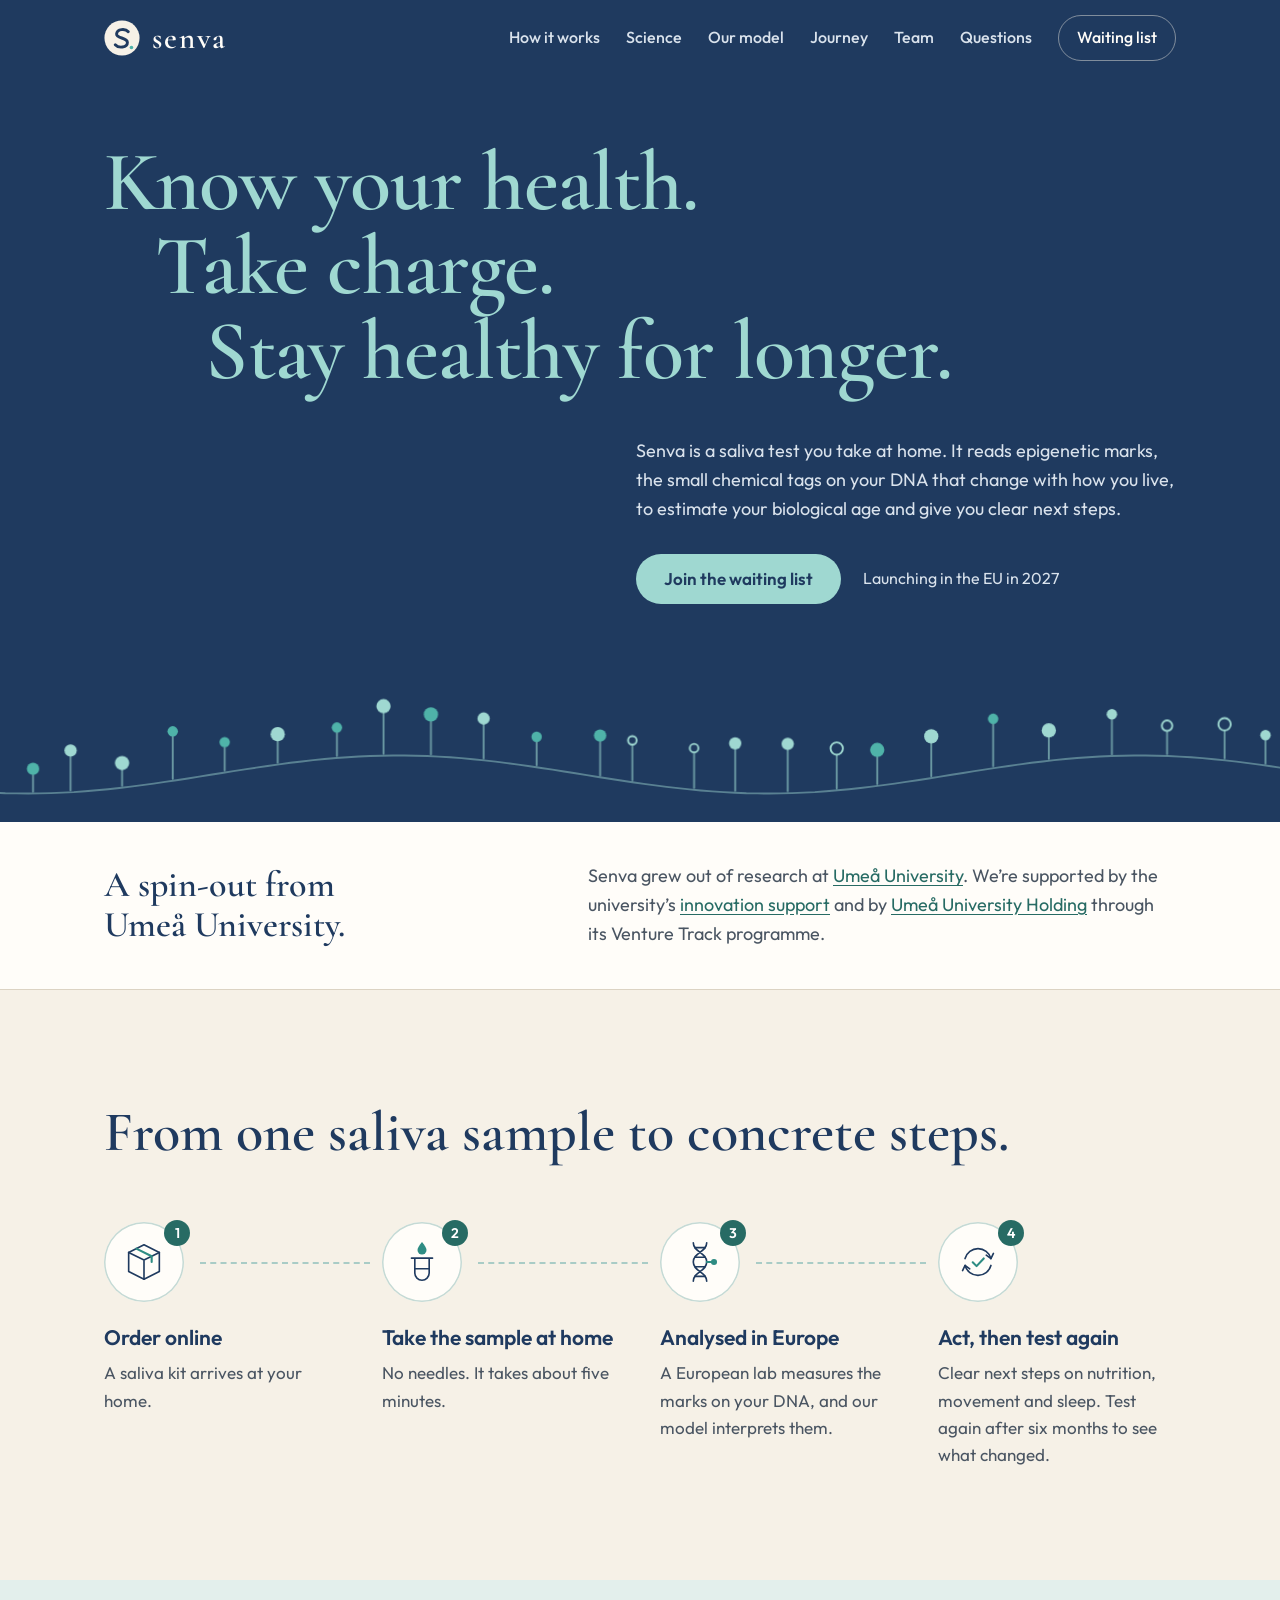
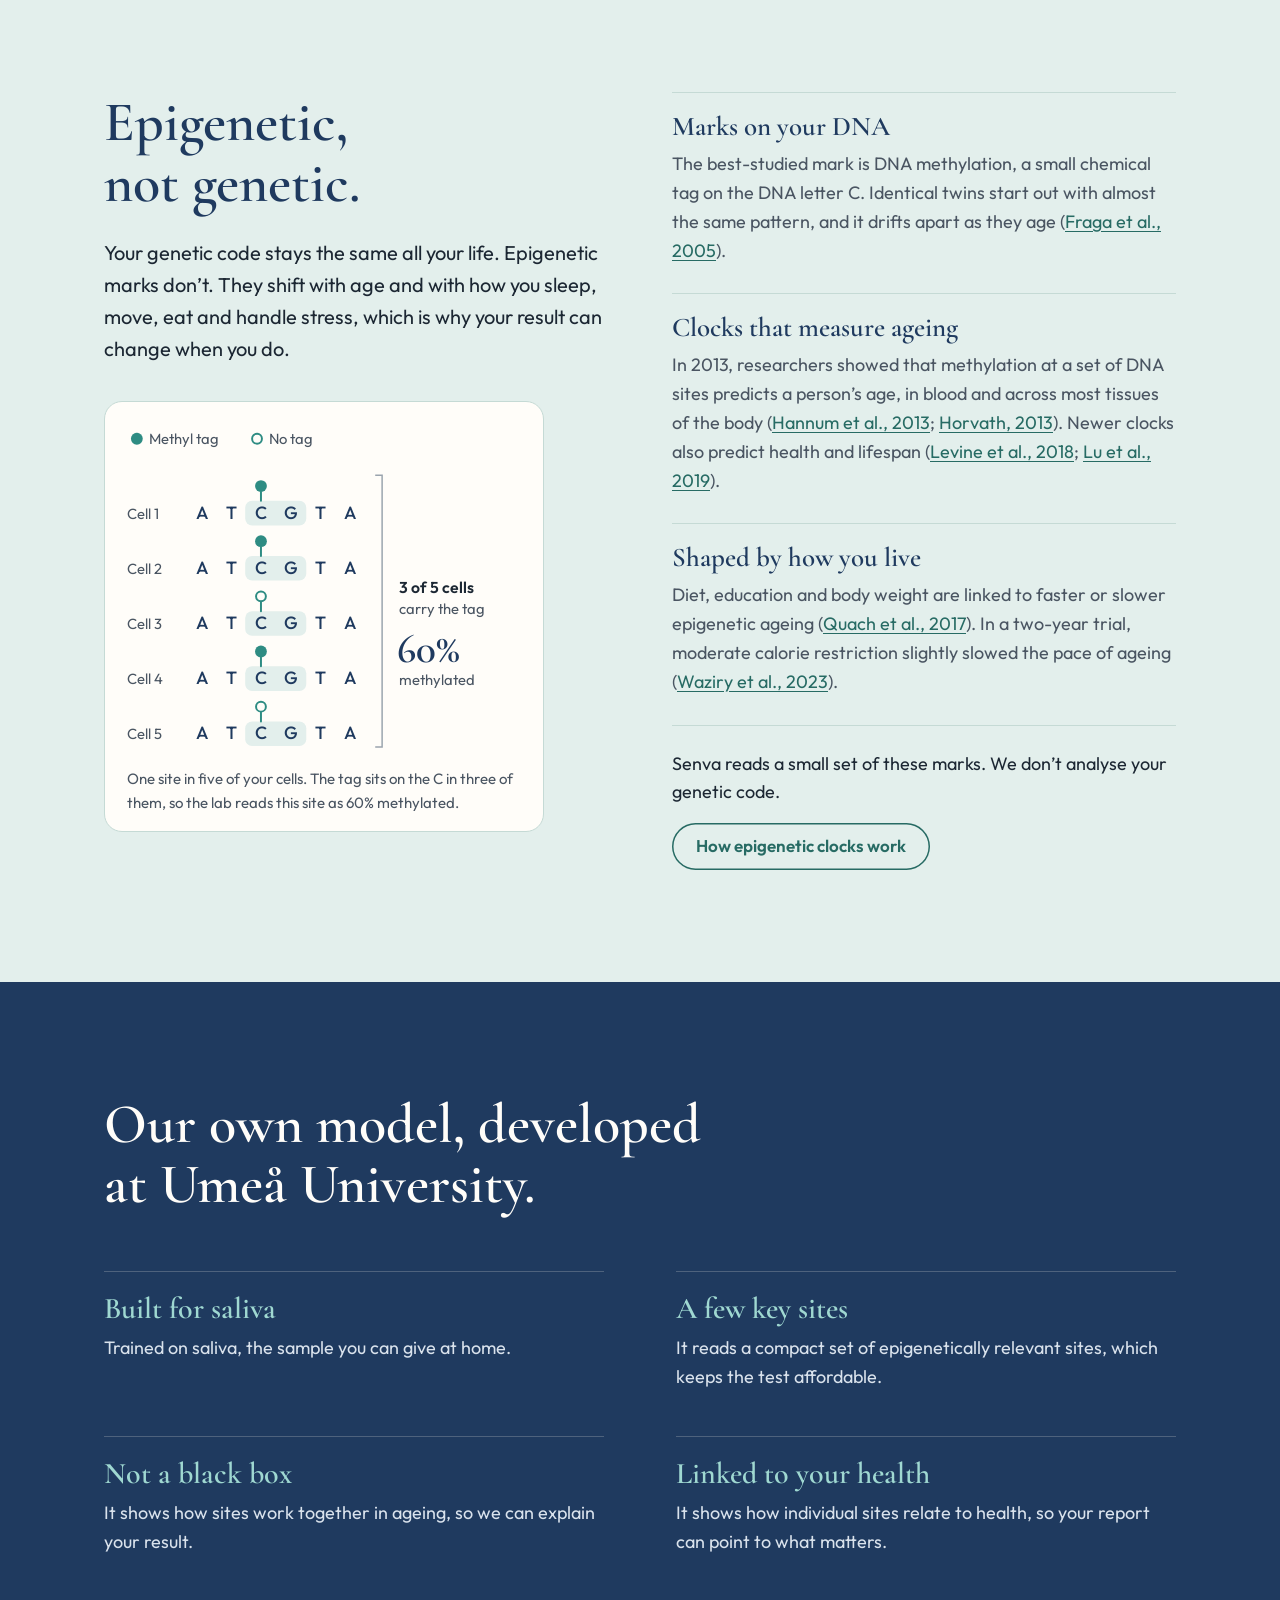
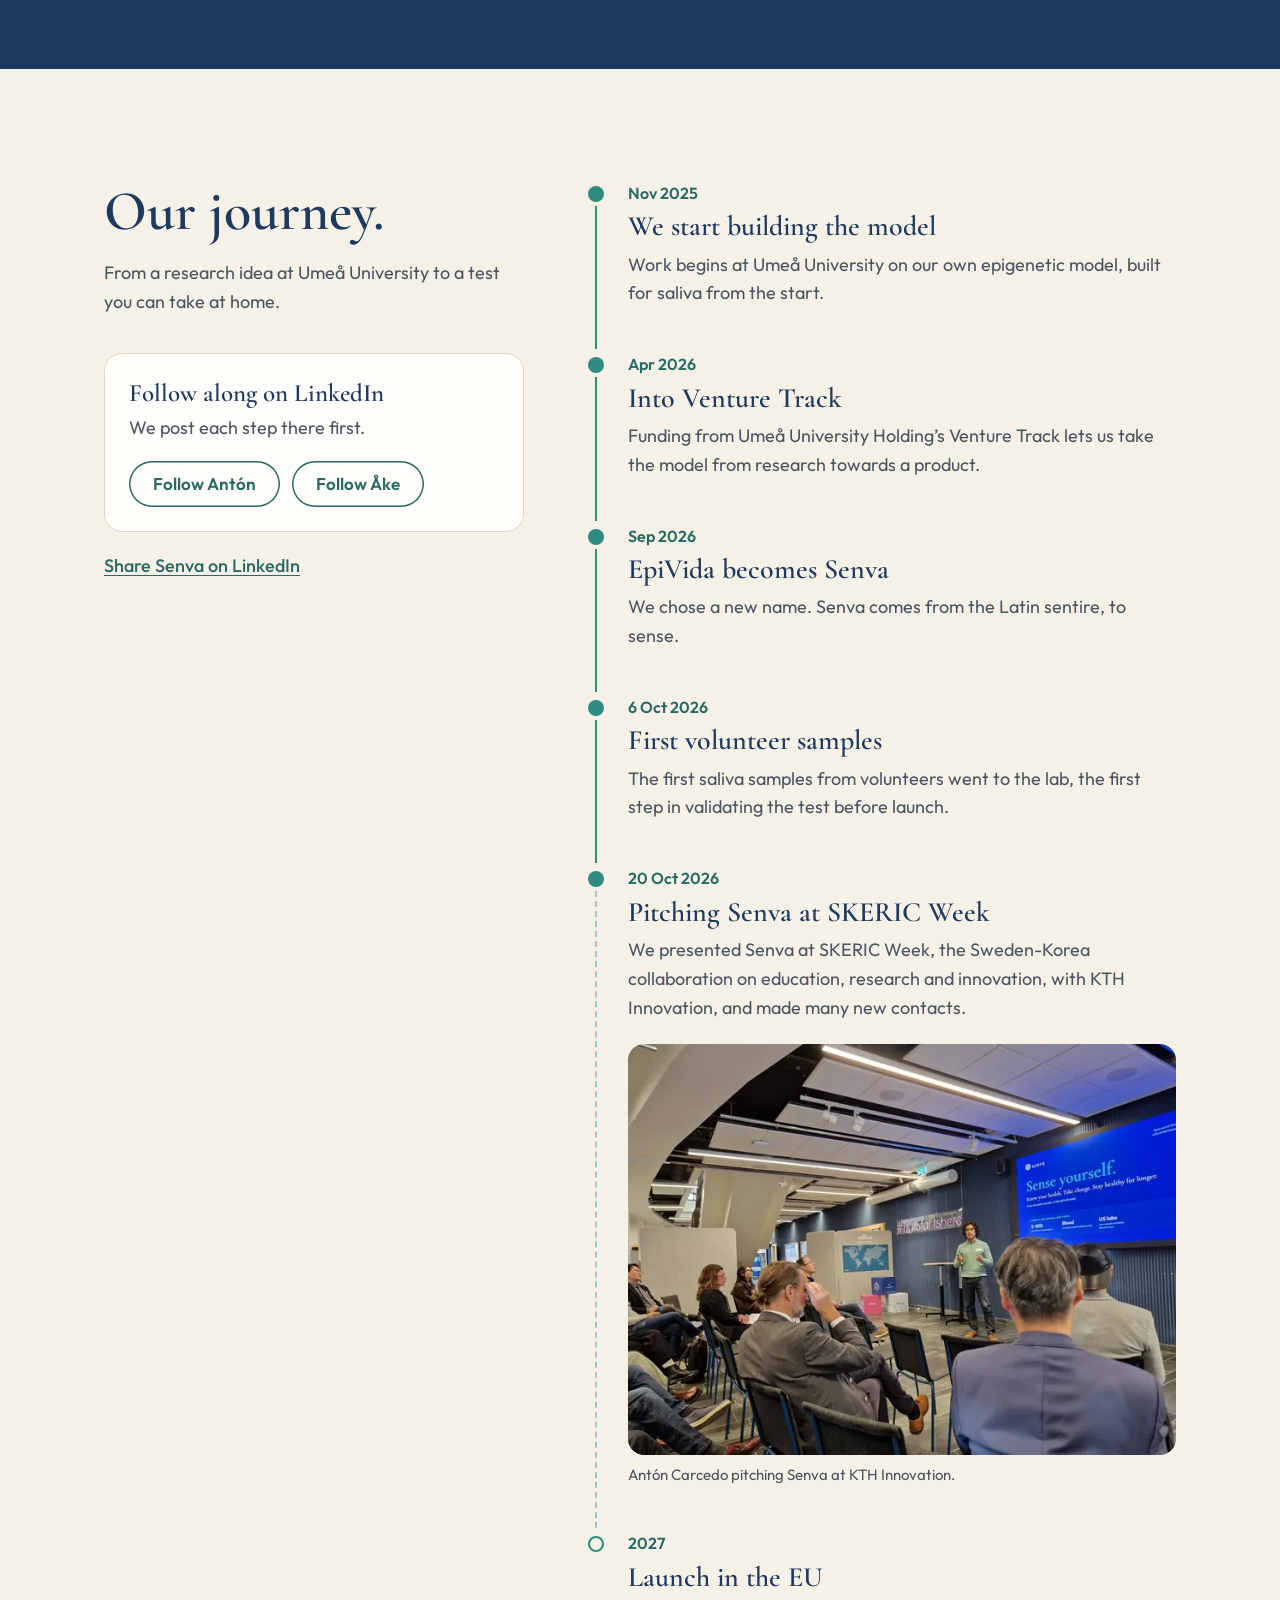
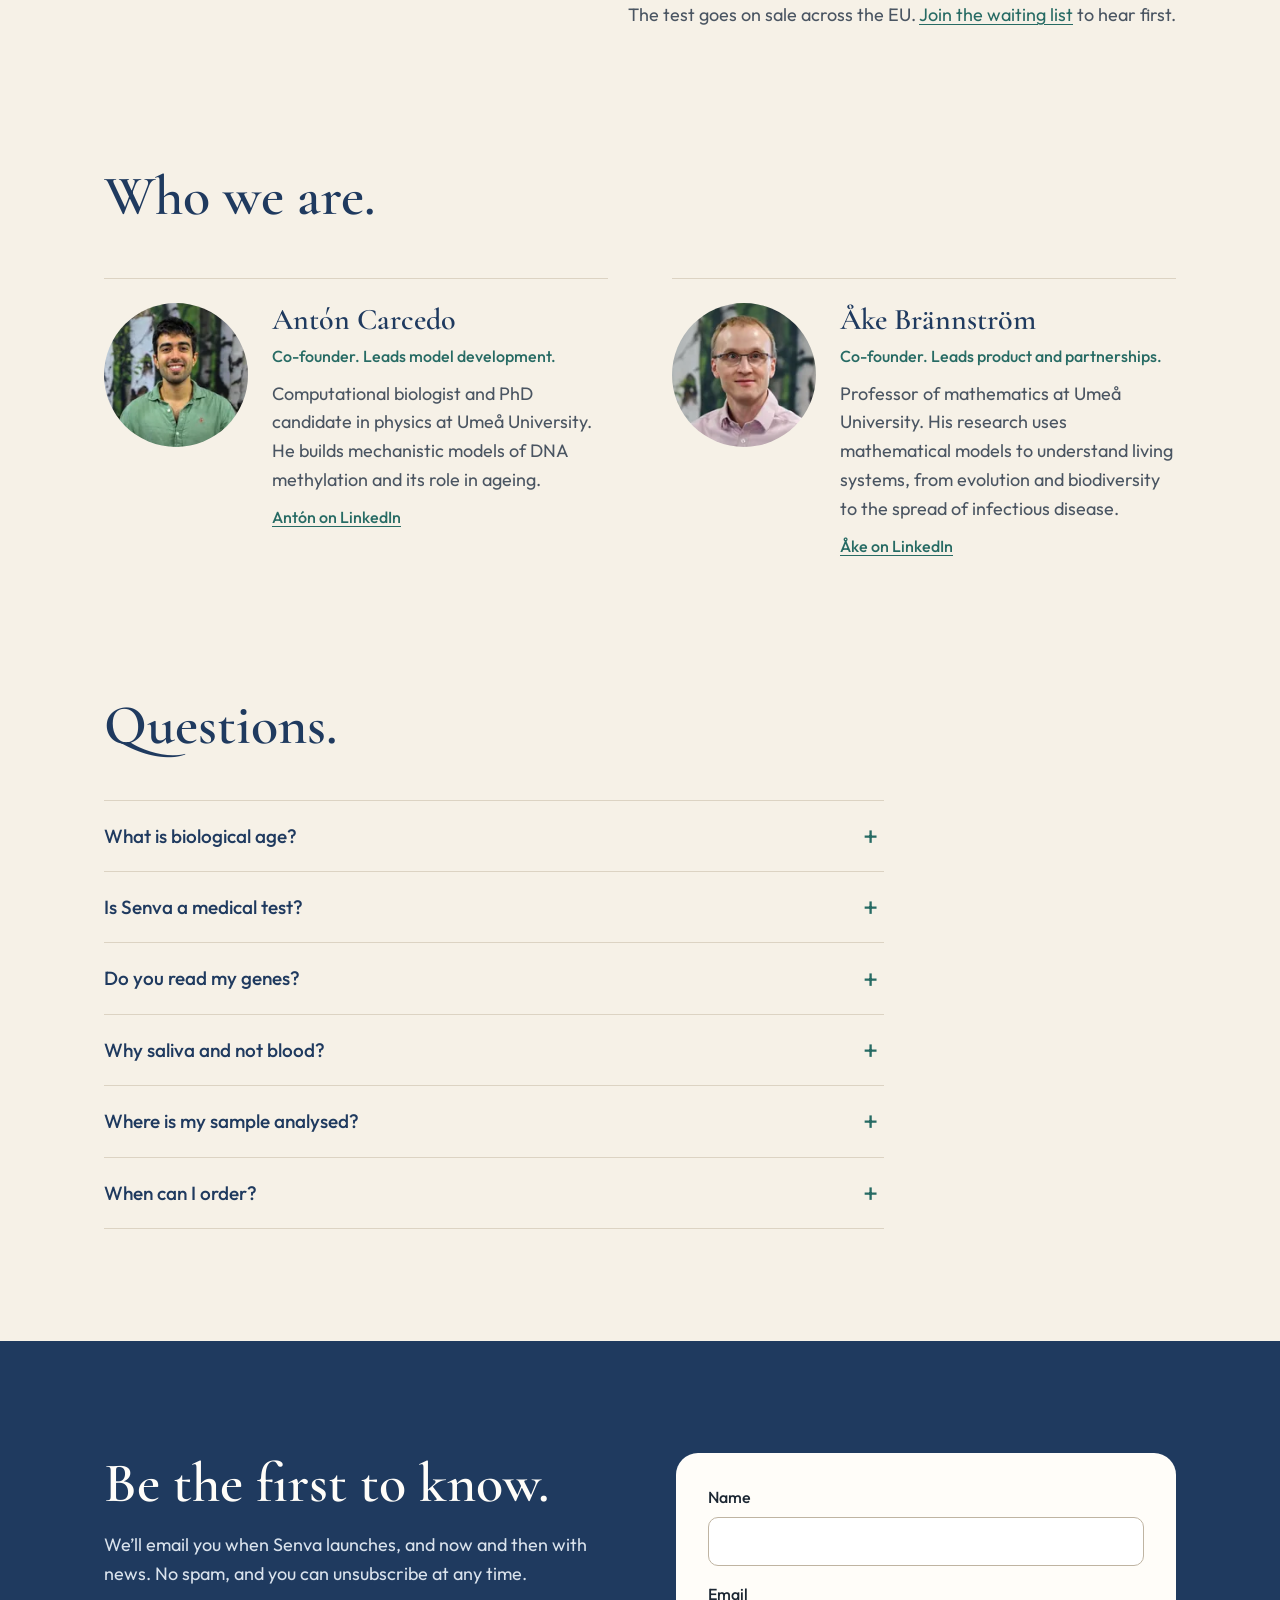
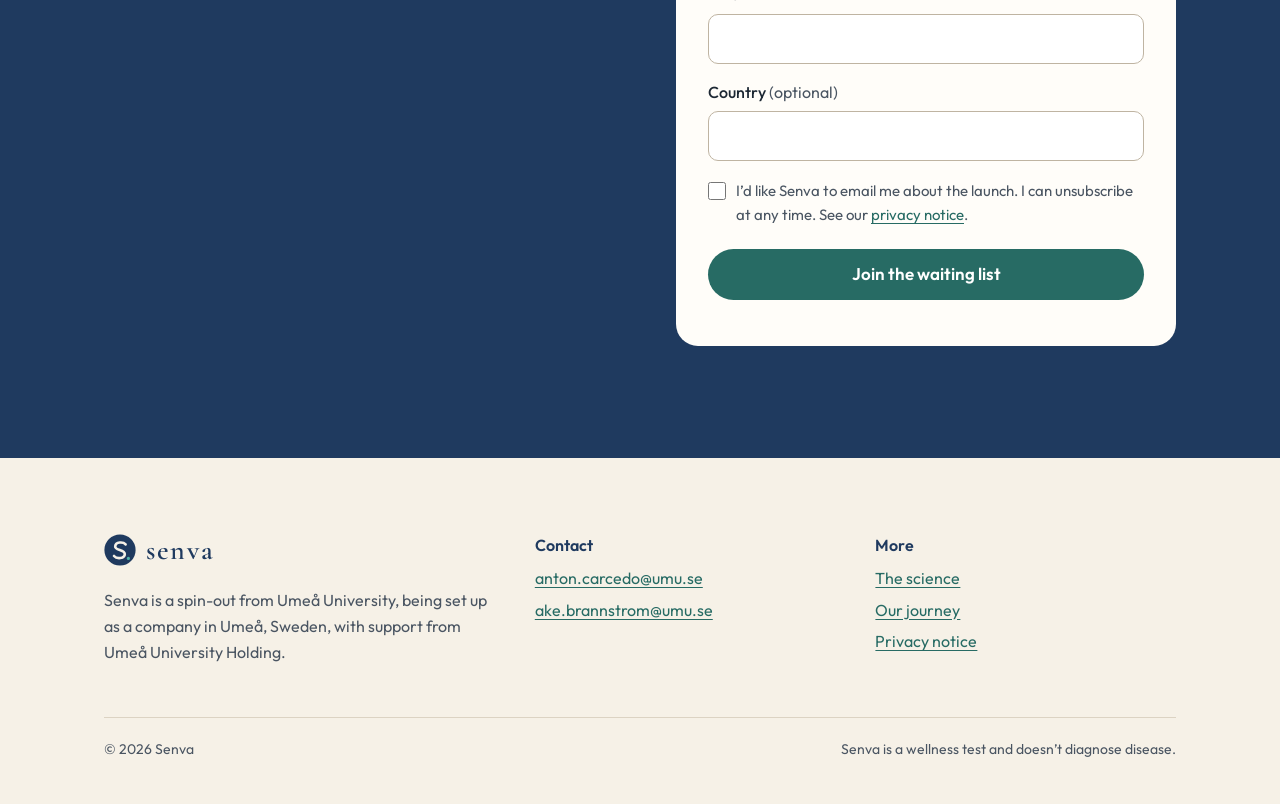
==== commit 708e40e1: "Add spin-out band with links to Umeå University and UMU Holding" ====
--- a/index.html
+++ b/index.html
@@ -38,6 +38,7 @@
       "logo": "https://senvahealth.com/logo.png",
       "description": "Senva is developing an at-home saliva test that reads epigenetic marks to estimate biological age and give clear next steps for health. Founded at Umeå University, Sweden.",
       "address": { "@type": "PostalAddress", "addressLocality": "Umeå", "addressCountry": "SE" },
+      "funder": { "@type": "Organization", "name": "Umeå University Holding", "url": "http://www.umuholding.se/" },
       "founder": [
         { "@type": "Person", "name": "Antón Carcedo", "sameAs": ["https://www.linkedin.com/in/ant%C3%B3n-carcedo-3ab292353/"], "affiliation": { "@type": "CollegeOrUniversity", "name": "Umeå University" } },
         { "@type": "Person", "name": "Åke Brännström", "jobTitle": "Professor of mathematics", "sameAs": ["https://www.linkedin.com/in/%C3%A5ke-br%C3%A4nnstr%C3%B6m-90340a31/"], "affiliation": { "@type": "CollegeOrUniversity", "name": "Umeå University" } }
@@ -106,6 +107,13 @@
       </div>
     </div>
     <div class="hero-strand"><svg class="strand" viewBox="0 0 1440 200" preserveAspectRatio="xMidYMax slice" aria-hidden="true" focusable="false"><path class="line" pathLength="1" d="M-20 164.4 L-8 165.7 L4 166.8 L16 167.8 L28 168.6 L40 169.2 L52 169.7 L64 169.9 L76 170.0 L88 169.9 L100 169.6 L112 169.1 L124 168.5 L136 167.6 L148 166.6 L160 165.5 L172 164.2 L184 162.8 L196 161.2 L208 159.6 L220 157.8 L232 156.0 L244 154.2 L256 152.3 L268 150.3 L280 148.4 L292 146.5 L304 144.6 L316 142.8 L328 141.0 L340 139.3 L352 137.7 L364 136.3 L376 134.9 L388 133.7 L400 132.7 L412 131.8 L424 131.1 L436 130.5 L448 130.2 L460 130.0 L472 130.0 L484 130.2 L496 130.6 L508 131.2 L520 131.9 L532 132.8 L544 133.9 L556 135.1 L568 136.5 L580 138.0 L592 139.6 L604 141.3 L616 143.1 L628 144.9 L640 146.8 L652 148.7 L664 150.6 L676 152.6 L688 154.5 L700 156.3 L712 158.1 L724 159.9 L736 161.5 L748 163.0 L760 164.4 L772 165.7 L784 166.8 L796 167.8 L808 168.6 L820 169.2 L832 169.7 L844 169.9 L856 170.0 L868 169.9 L880 169.6 L892 169.1 L904 168.5 L916 167.6 L928 166.6 L940 165.5 L952 164.2 L964 162.8 L976 161.2 L988 159.6 L1000 157.8 L1012 156.0 L1024 154.2 L1036 152.3 L1048 150.3 L1060 148.4 L1072 146.5 L1084 144.6 L1096 142.8 L1108 141.0 L1120 139.3 L1132 137.7 L1144 136.3 L1156 134.9 L1168 133.7 L1180 132.7 L1192 131.8 L1204 131.1 L1216 130.5 L1228 130.2 L1240 130.0 L1252 130.0 L1264 130.2 L1276 130.6 L1288 131.2 L1300 131.9 L1312 132.8 L1324 133.9 L1336 135.1 L1348 136.5 L1360 138.0 L1372 139.6 L1384 141.3 L1396 143.1 L1408 144.9 L1420 146.8 L1432 148.7 L1444 150.6 L1456 152.6"/><g class="tag" style="--i:0"><path d="M27.2 166.5V143.0"/><circle class="o" cx="27.2" cy="136.5" r="5.5"/></g><g class="tag" style="--i:1"><path d="M81.1 168.0V150.5"/><circle class="t" cx="81.1" cy="144.0" r="6.5"/></g><g class="tag" style="--i:2"><path d="M120.6 166.7V131.2"/><circle class="m" cx="120.6" cy="124.7" r="6.5"/></g><g class="tag" style="--i:3"><path d="M174.8 161.9V145.4"/><circle class="m" cx="174.8" cy="137.9" r="7.5"/></g><g class="tag" style="--i:4"><path d="M228.1 154.6V110.1"/><circle class="t" cx="228.1" cy="104.6" r="5.5"/></g><g class="tag" style="--i:5"><path d="M282.8 145.9V121.4"/><circle class="t" cx="282.8" cy="115.9" r="5.5"/></g><g class="tag" style="--i:6"><path d="M338.6 137.5V115.0"/><circle class="m" cx="338.6" cy="107.5" r="7.5"/></g><g class="tag" style="--i:7"><path d="M401.0 130.6V106.1"/><circle class="t" cx="401.0" cy="100.6" r="5.5"/></g><g class="tag" style="--i:8"><path d="M450.0 128.1V85.6"/><circle class="m" cx="450.0" cy="78.1" r="7.5"/></g><g class="tag" style="--i:9"><path d="M499.9 128.8V94.3"/><circle class="t" cx="499.9" cy="86.8" r="7.5"/></g><g class="tag" style="--i:10"><path d="M555.4 133.1V97.6"/><circle class="m" cx="555.4" cy="91.1" r="6.5"/></g><g class="tag" style="--i:11"><path d="M611.2 140.3V115.8"/><circle class="t" cx="611.2" cy="110.3" r="5.5"/></g><g class="tag" style="--i:12"><path d="M678.0 150.9V115.4"/><circle class="t" cx="678.0" cy="108.9" r="6.5"/></g><g class="tag" style="--i:13"><path d="M711.9 156.1V119.6"/><circle class="o" cx="711.9" cy="114.1" r="4.5"/></g><g class="tag" style="--i:14"><path d="M776.9 164.2V127.7"/><circle class="o" cx="776.9" cy="122.2" r="4.5"/></g><g class="tag" style="--i:15"><path d="M820.2 167.2V123.7"/><circle class="m" cx="820.2" cy="117.2" r="6.5"/></g><g class="tag" style="--i:16"><path d="M875.5 167.7V124.2"/><circle class="m" cx="875.5" cy="117.7" r="6.5"/></g><g class="tag" style="--i:17"><path d="M927.1 164.7V130.2"/><circle class="o" cx="927.1" cy="122.7" r="6.5"/></g><g class="tag" style="--i:18"><path d="M969.7 160.1V131.6"/><circle class="t" cx="969.7" cy="124.1" r="7.5"/></g><g class="tag" style="--i:19"><path d="M1026.6 151.8V117.3"/><circle class="m" cx="1026.6" cy="109.8" r="7.5"/></g><g class="tag" style="--i:20"><path d="M1091.7 141.4V96.9"/><circle class="t" cx="1091.7" cy="91.4" r="5.5"/></g><g class="tag" style="--i:21"><path d="M1150.3 133.5V111.0"/><circle class="m" cx="1150.3" cy="103.5" r="7.5"/></g><g class="tag" style="--i:22"><path d="M1216.7 128.5V92.0"/><circle class="m" cx="1216.7" cy="86.5" r="5.5"/></g><g class="tag" style="--i:23"><path d="M1274.8 128.6V105.1"/><circle class="o" cx="1274.8" cy="98.6" r="5.5"/></g><g class="tag" style="--i:24"><path d="M1335.3 133.1V104.6"/><circle class="o" cx="1335.3" cy="97.1" r="6.5"/></g><g class="tag" style="--i:25"><path d="M1378.4 138.5V114.0"/><circle class="m" cx="1378.4" cy="108.5" r="5.5"/></g></svg></div>
+  </section>
+
+  <section class="backing" aria-labelledby="backing-title">
+    <div class="wrap backing-inner">
+      <h2 id="backing-title">A spin-out from Umeå University.</h2>
+      <p>Senva grew out of research at <a href="https://www.umu.se/en/">Umeå University</a>. We’re supported by the university’s <a href="https://www.umu.se/en/innovation-support/">innovation support</a> and by <a href="http://www.umuholding.se/">Umeå University Holding</a> through its Venture Track programme.</p>
+    </div>
   </section>
 
   <section class="section" id="how-it-works" aria-labelledby="how-title">
@@ -403,7 +411,7 @@
           <svg viewBox="0 0 160 160" aria-hidden="true"><circle cx="80" cy="80" r="78" fill="#1F3A5F"/><path d="M108 52 C 96 38, 58 38, 56 62 C 54 84, 104 76, 104 100 C 104 124, 64 126, 50 110" fill="none" stroke="#F6F1E7" stroke-width="13" stroke-linecap="round"/><circle cx="122" cy="122" r="8" fill="#4FB3A9"/></svg>
           <span>senva</span>
         </a>
-        <p>Senva is being set up as a company in Umeå, Sweden, with support from Umeå University Holding.</p>
+        <p>Senva is a spin-out from Umeå University, being set up as a company in Umeå, Sweden, with support from Umeå University Holding.</p>
       </div>
       <div>
         <h2>Contact</h2>
--- a/styles.css
+++ b/styles.css
@@ -85,6 +85,12 @@
 }
 @keyframes strand-draw { to { stroke-dashoffset: 0; } }
 @keyframes tag-in { from { opacity: 0; transform: translateY(10px) scale(0.6); } to { opacity: 1; transform: none; } }
+
+/* Spin-out and backing, right under the hero */
+.backing { background: var(--paper); border-bottom: 1px solid var(--line); padding: 40px 0; }
+.backing-inner { display: grid; grid-template-columns: minmax(0, 5fr) minmax(0, 7fr); gap: 16px 64px; align-items: center; }
+.backing h2 { font: 600 clamp(28px, 3vw, 36px)/1.12 var(--serif); color: var(--navy); text-wrap: balance; }
+.backing p { color: var(--muted); max-width: 38em; }
 
 /* Sections */
 .section { padding: 112px 0; }
@@ -278,6 +284,8 @@
 }
 @media (max-width: 960px) {
   .split, .signup-grid, .journey-grid { grid-template-columns: minmax(0, 1fr); gap: 44px; }
+  .backing { padding: 32px 0; }
+  .backing-inner { grid-template-columns: minmax(0, 1fr); }
   .hero-sub { margin-left: 0; }
   .steps { grid-template-columns: repeat(2, minmax(0, 1fr)); row-gap: 48px; }
   .steps li::after { display: none; }
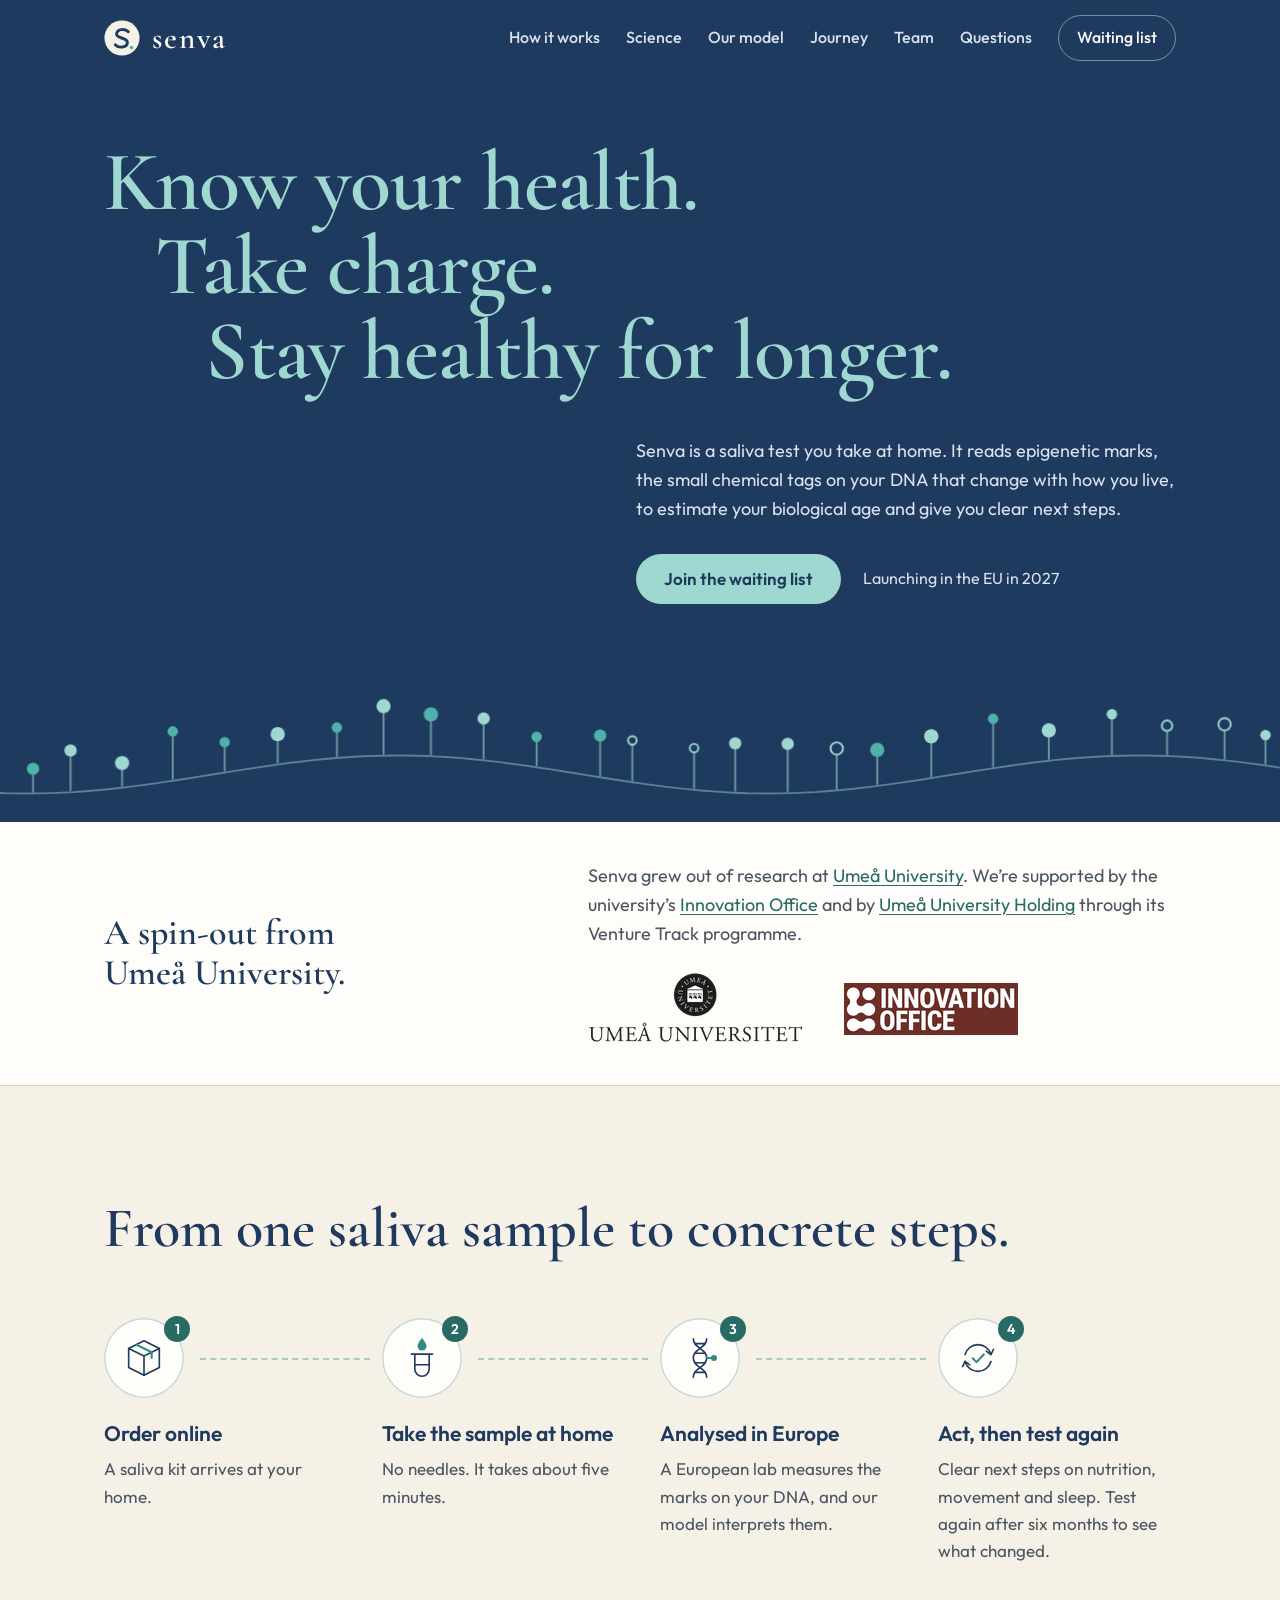
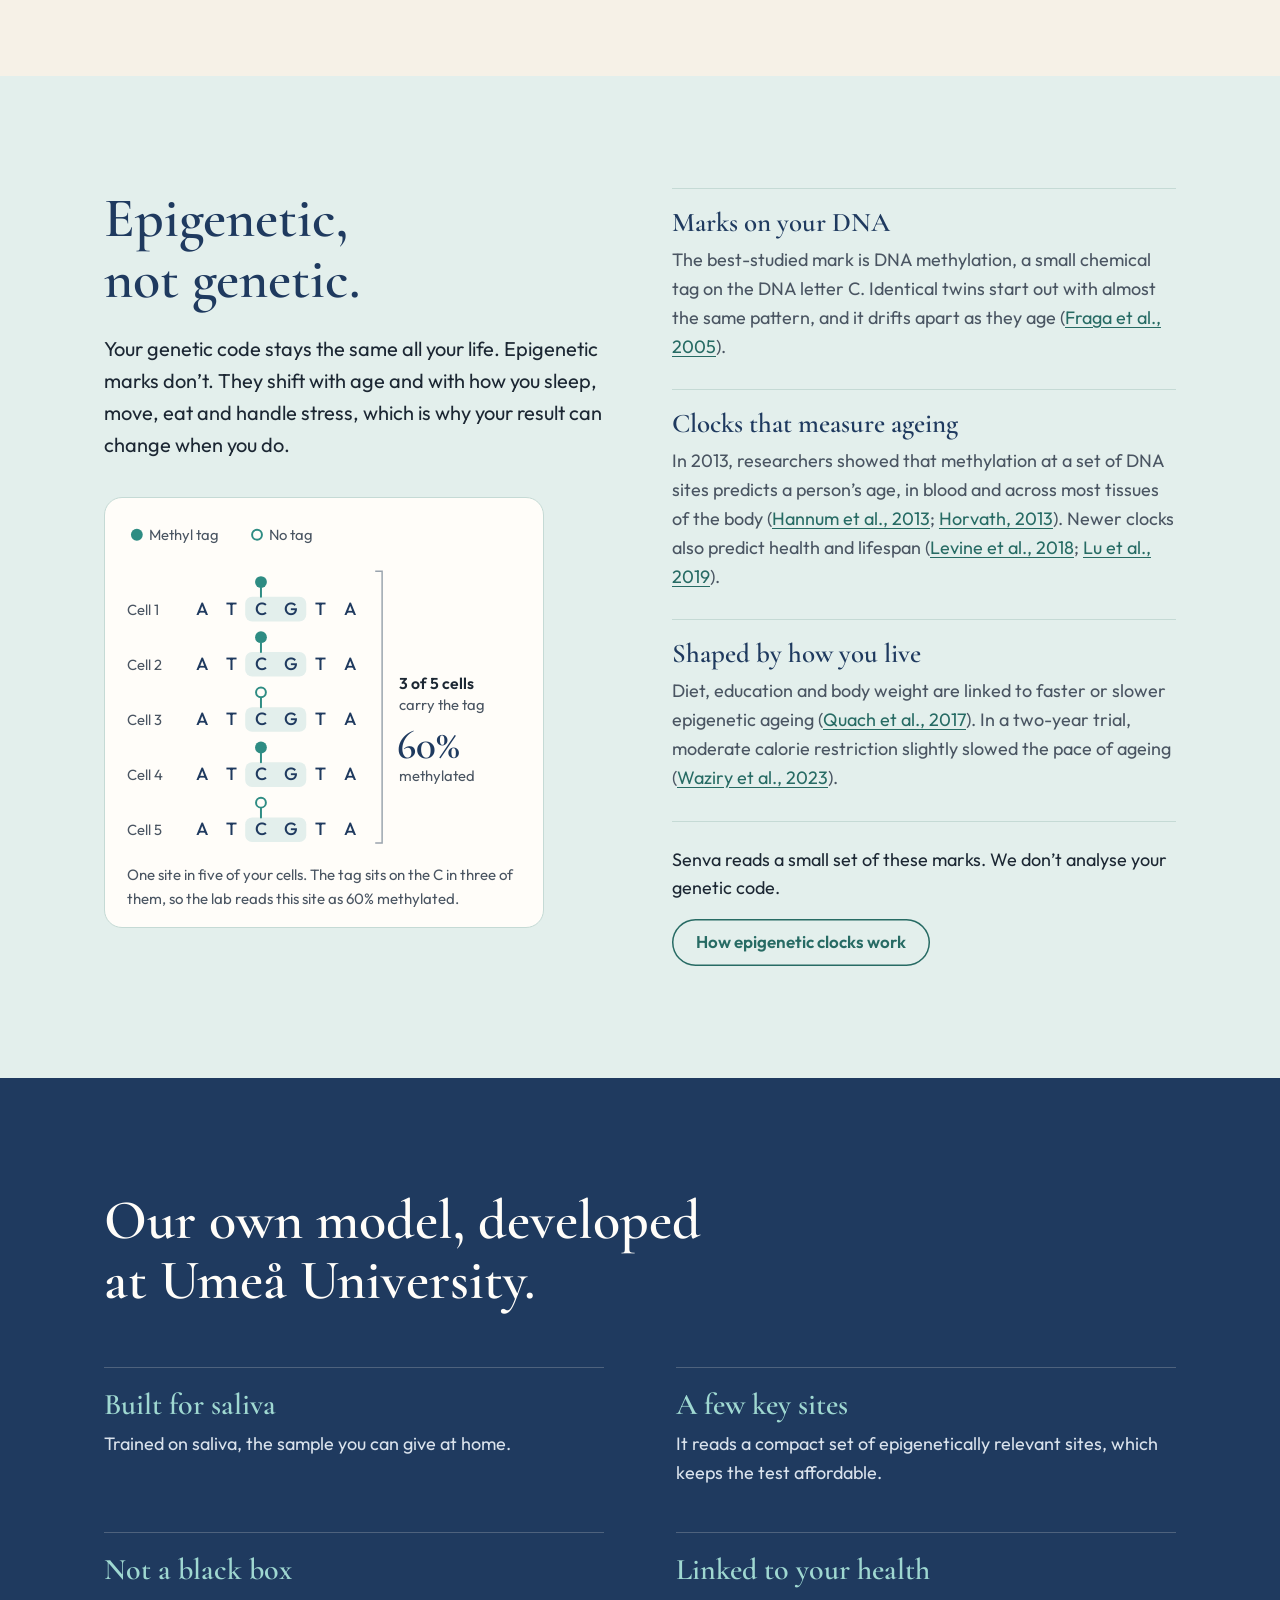
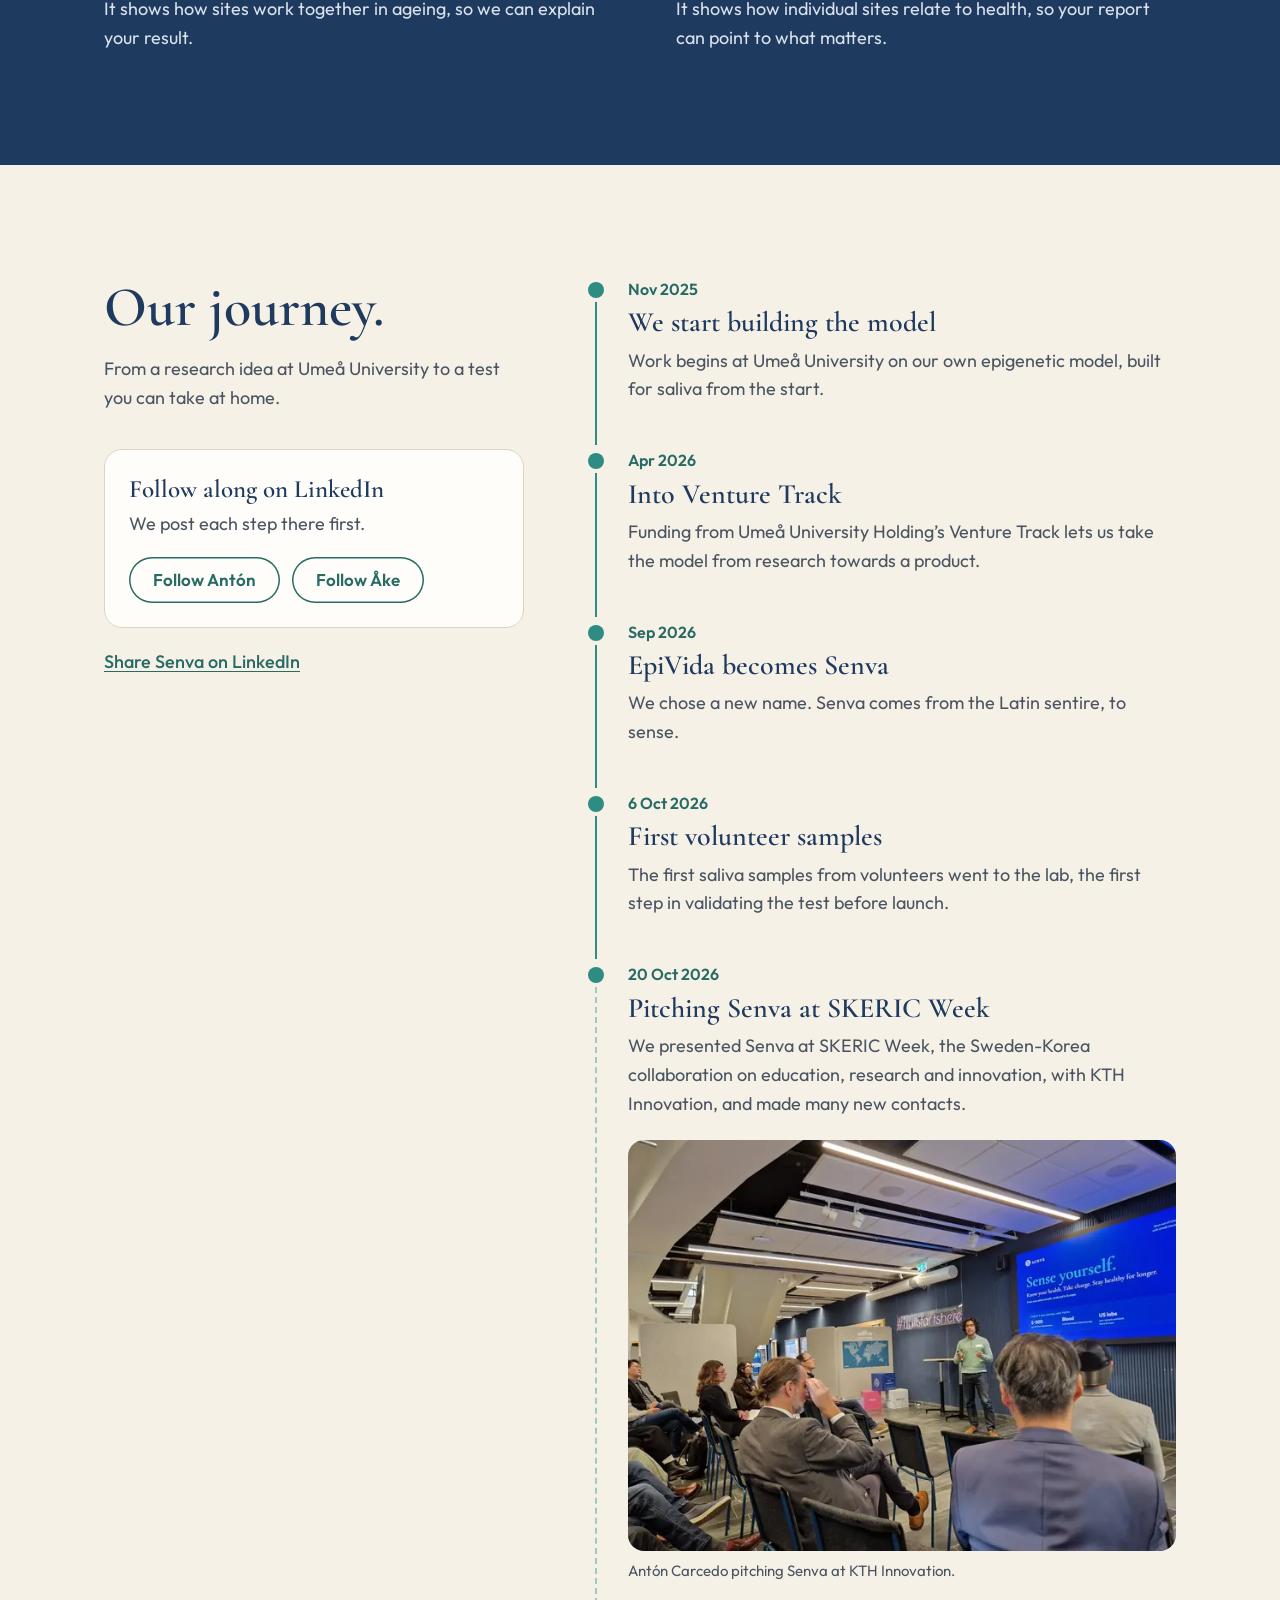
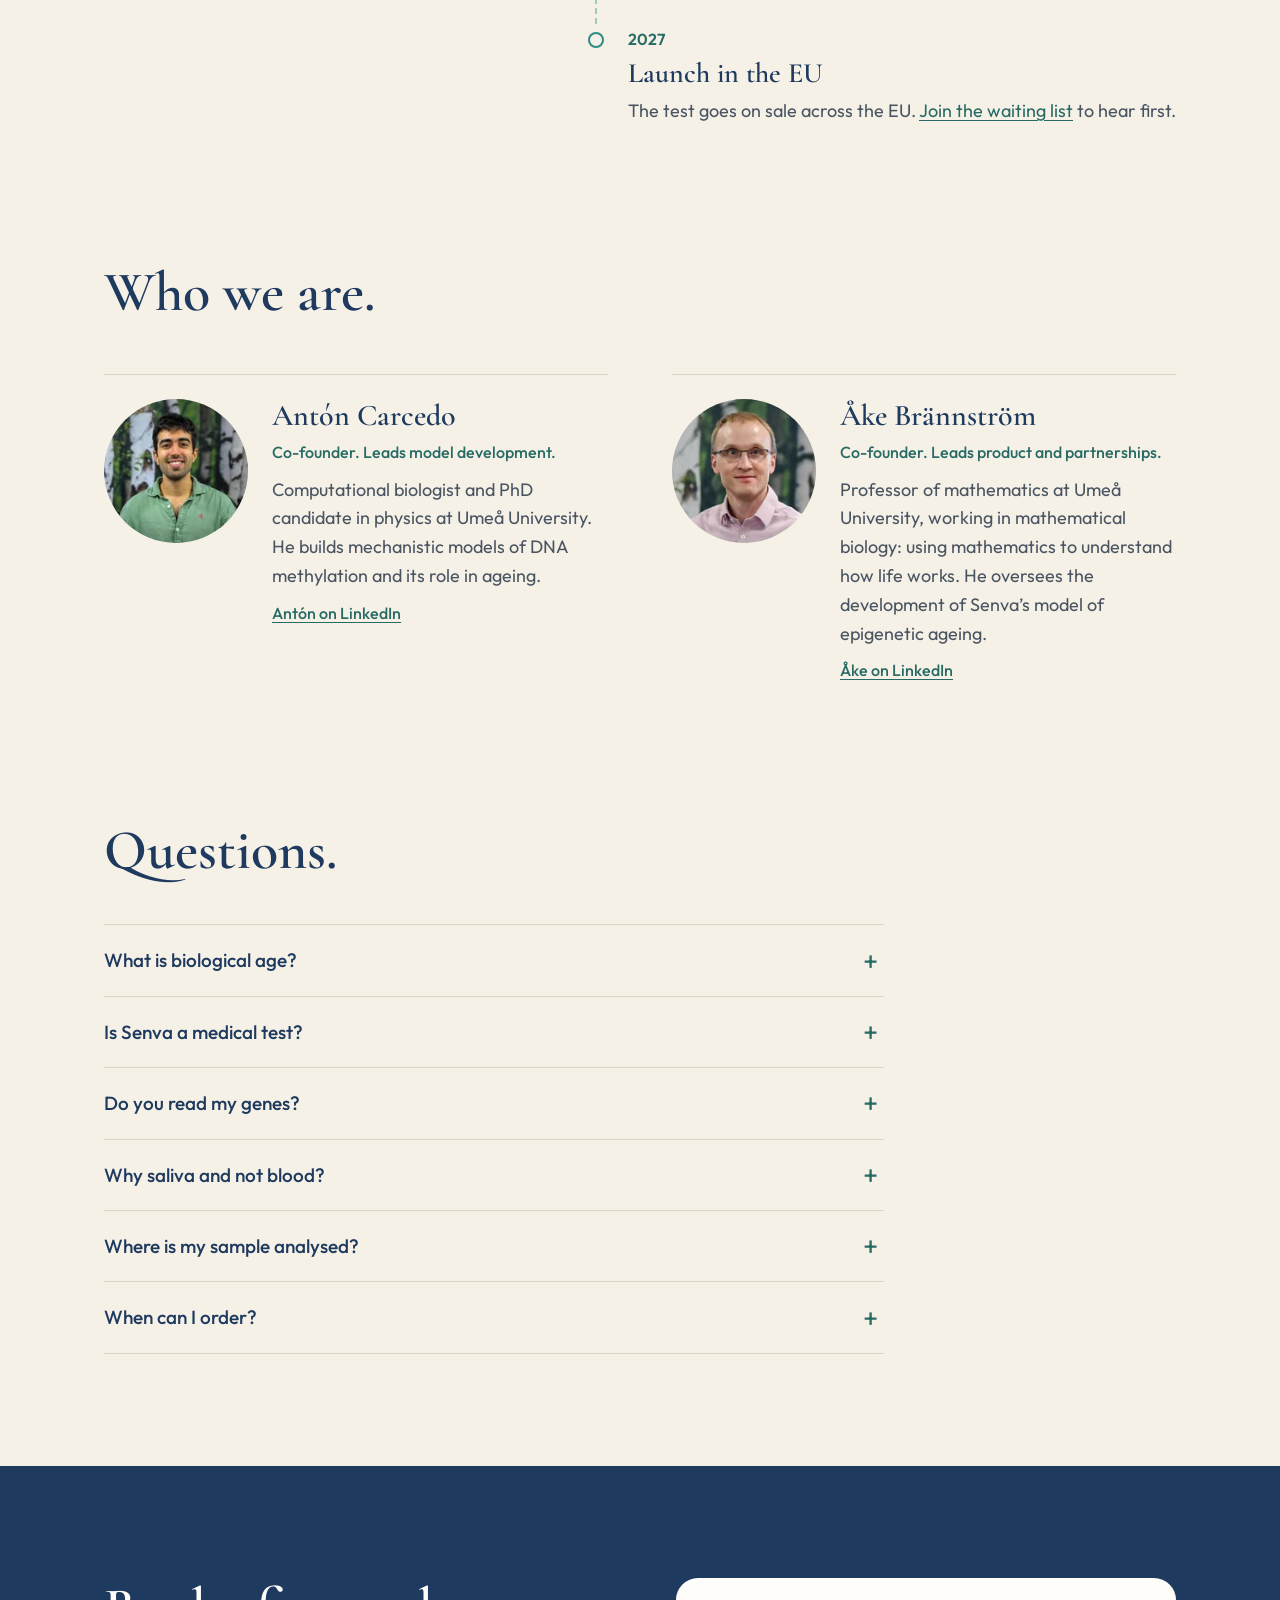
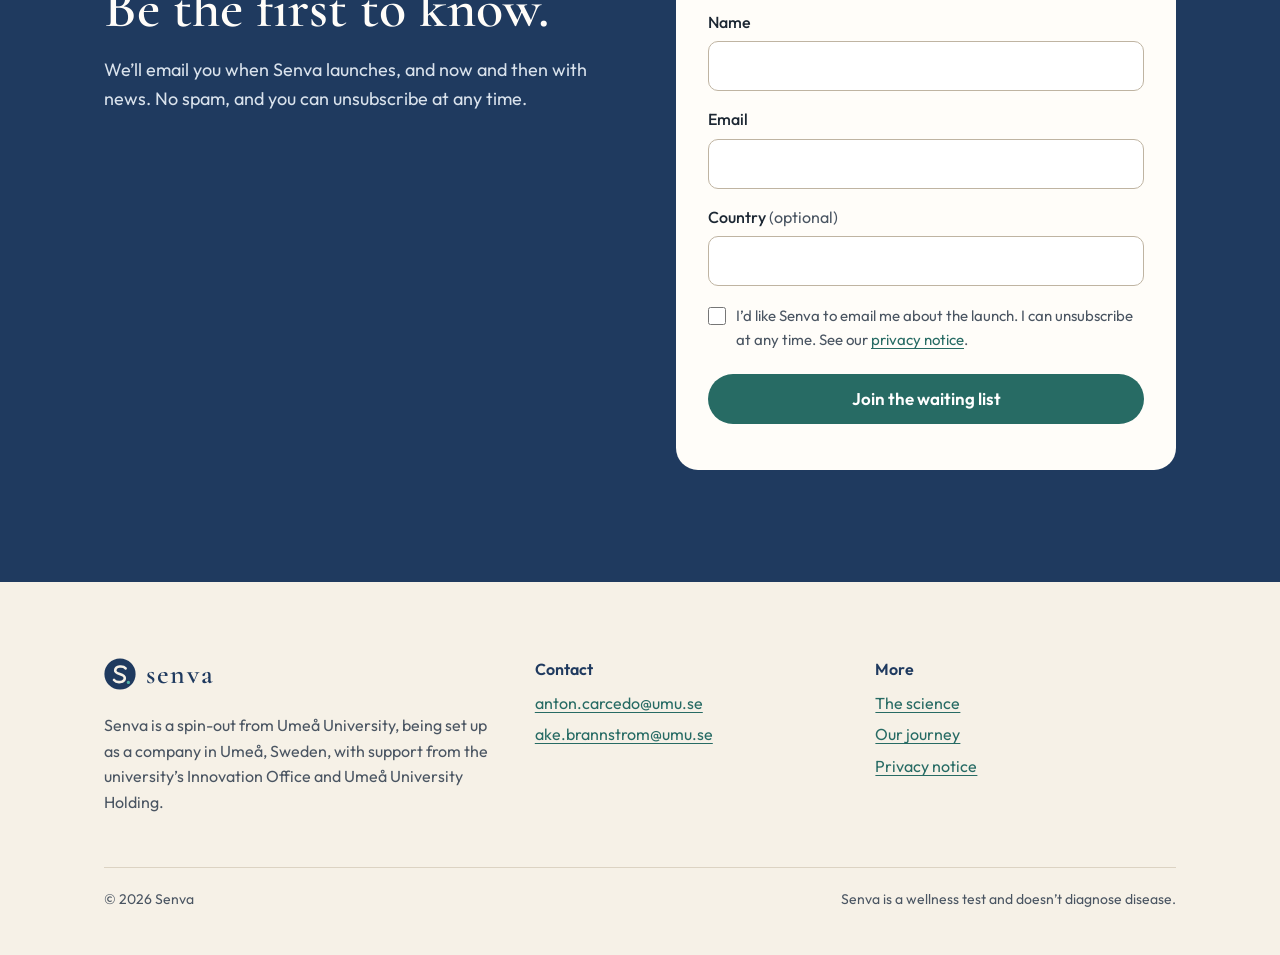
==== commit 9fd07603: "Add logos and update Åke's bio" ====
--- a/index.html
+++ b/index.html
@@ -112,7 +112,13 @@
   <section class="backing" aria-labelledby="backing-title">
     <div class="wrap backing-inner">
       <h2 id="backing-title">A spin-out from Umeå University.</h2>
-      <p>Senva grew out of research at <a href="https://www.umu.se/en/">Umeå University</a>. We’re supported by the university’s <a href="https://www.umu.se/en/innovation-support/">innovation support</a> and by <a href="http://www.umuholding.se/">Umeå University Holding</a> through its Venture Track programme.</p>
+      <div>
+        <p>Senva grew out of research at <a href="https://www.umu.se/en/">Umeå University</a>. We’re supported by the university’s <a href="https://www.umu.se/en/innovation-support/">Innovation Office</a> and by <a href="http://www.umuholding.se/">Umeå University Holding</a> through its Venture Track programme.</p>
+        <div class="backing-logos">
+          <a href="https://www.umu.se/en/"><img class="logo-umu" src="img/umu-logo-72.webp" srcset="img/umu-logo-72.webp 1x, img/umu-logo-144.webp 2x" width="216" height="72" alt="Umeå University" loading="lazy" decoding="async"></a>
+          <a href="https://www.umu.se/en/innovation-support/"><img class="logo-io" src="img/innovation-office-logo-52.webp" srcset="img/innovation-office-logo-52.webp 1x, img/innovation-office-logo-104.webp 2x" width="174" height="52" alt="Innovation Office, Umeå University" loading="lazy" decoding="async"></a>
+        </div>
+      </div>
     </div>
   </section>
 
@@ -325,7 +331,7 @@
           <div>
             <h3>Åke Brännström</h3>
             <p class="member-role">Co-founder. Leads product and partnerships.</p>
-            <p class="member-bio">Professor of mathematics at Umeå University. His research uses mathematical models to understand living systems, from evolution and biodiversity to the spread of infectious disease.</p>
+            <p class="member-bio">Professor of mathematics at Umeå University, working in mathematical biology: using mathematics to understand how life works. He oversees the development of Senva’s model of epigenetic ageing.</p>
             <p class="member-links"><a href="https://www.linkedin.com/in/%C3%A5ke-br%C3%A4nnstr%C3%B6m-90340a31/">Åke on LinkedIn</a></p>
           </div>
         </article>
@@ -411,7 +417,7 @@
           <svg viewBox="0 0 160 160" aria-hidden="true"><circle cx="80" cy="80" r="78" fill="#1F3A5F"/><path d="M108 52 C 96 38, 58 38, 56 62 C 54 84, 104 76, 104 100 C 104 124, 64 126, 50 110" fill="none" stroke="#F6F1E7" stroke-width="13" stroke-linecap="round"/><circle cx="122" cy="122" r="8" fill="#4FB3A9"/></svg>
           <span>senva</span>
         </a>
-        <p>Senva is a spin-out from Umeå University, being set up as a company in Umeå, Sweden, with support from Umeå University Holding.</p>
+        <p>Senva is a spin-out from Umeå University, being set up as a company in Umeå, Sweden, with support from the university’s Innovation Office and Umeå University Holding.</p>
       </div>
       <div>
         <h2>Contact</h2>
--- a/styles.css
+++ b/styles.css
@@ -91,6 +91,8 @@
 .backing-inner { display: grid; grid-template-columns: minmax(0, 5fr) minmax(0, 7fr); gap: 16px 64px; align-items: center; }
 .backing h2 { font: 600 clamp(28px, 3vw, 36px)/1.12 var(--serif); color: var(--navy); text-wrap: balance; }
 .backing p { color: var(--muted); max-width: 38em; }
+.backing-logos { display: flex; flex-wrap: wrap; align-items: center; gap: 20px 40px; margin-top: 24px; }
+.backing-logos a { display: block; border-radius: 4px; }
 
 /* Sections */
 .section { padding: 112px 0; }
@@ -318,6 +320,9 @@
   .milestone::before { left: -32px; }
   .milestone:not(:last-child)::after { left: -25px; }
   .milestone h3 { font-size: 26px; }
+  .backing-logos { gap: 16px 24px; }
+  .backing-logos .logo-umu { height: 56px; width: auto; }
+  .backing-logos .logo-io { height: 40px; width: auto; }
   .member { grid-template-columns: 96px minmax(0, 1fr); gap: 18px; }
   .member img { width: 96px; height: 96px; }
   .member h3 { font-size: 27px; }
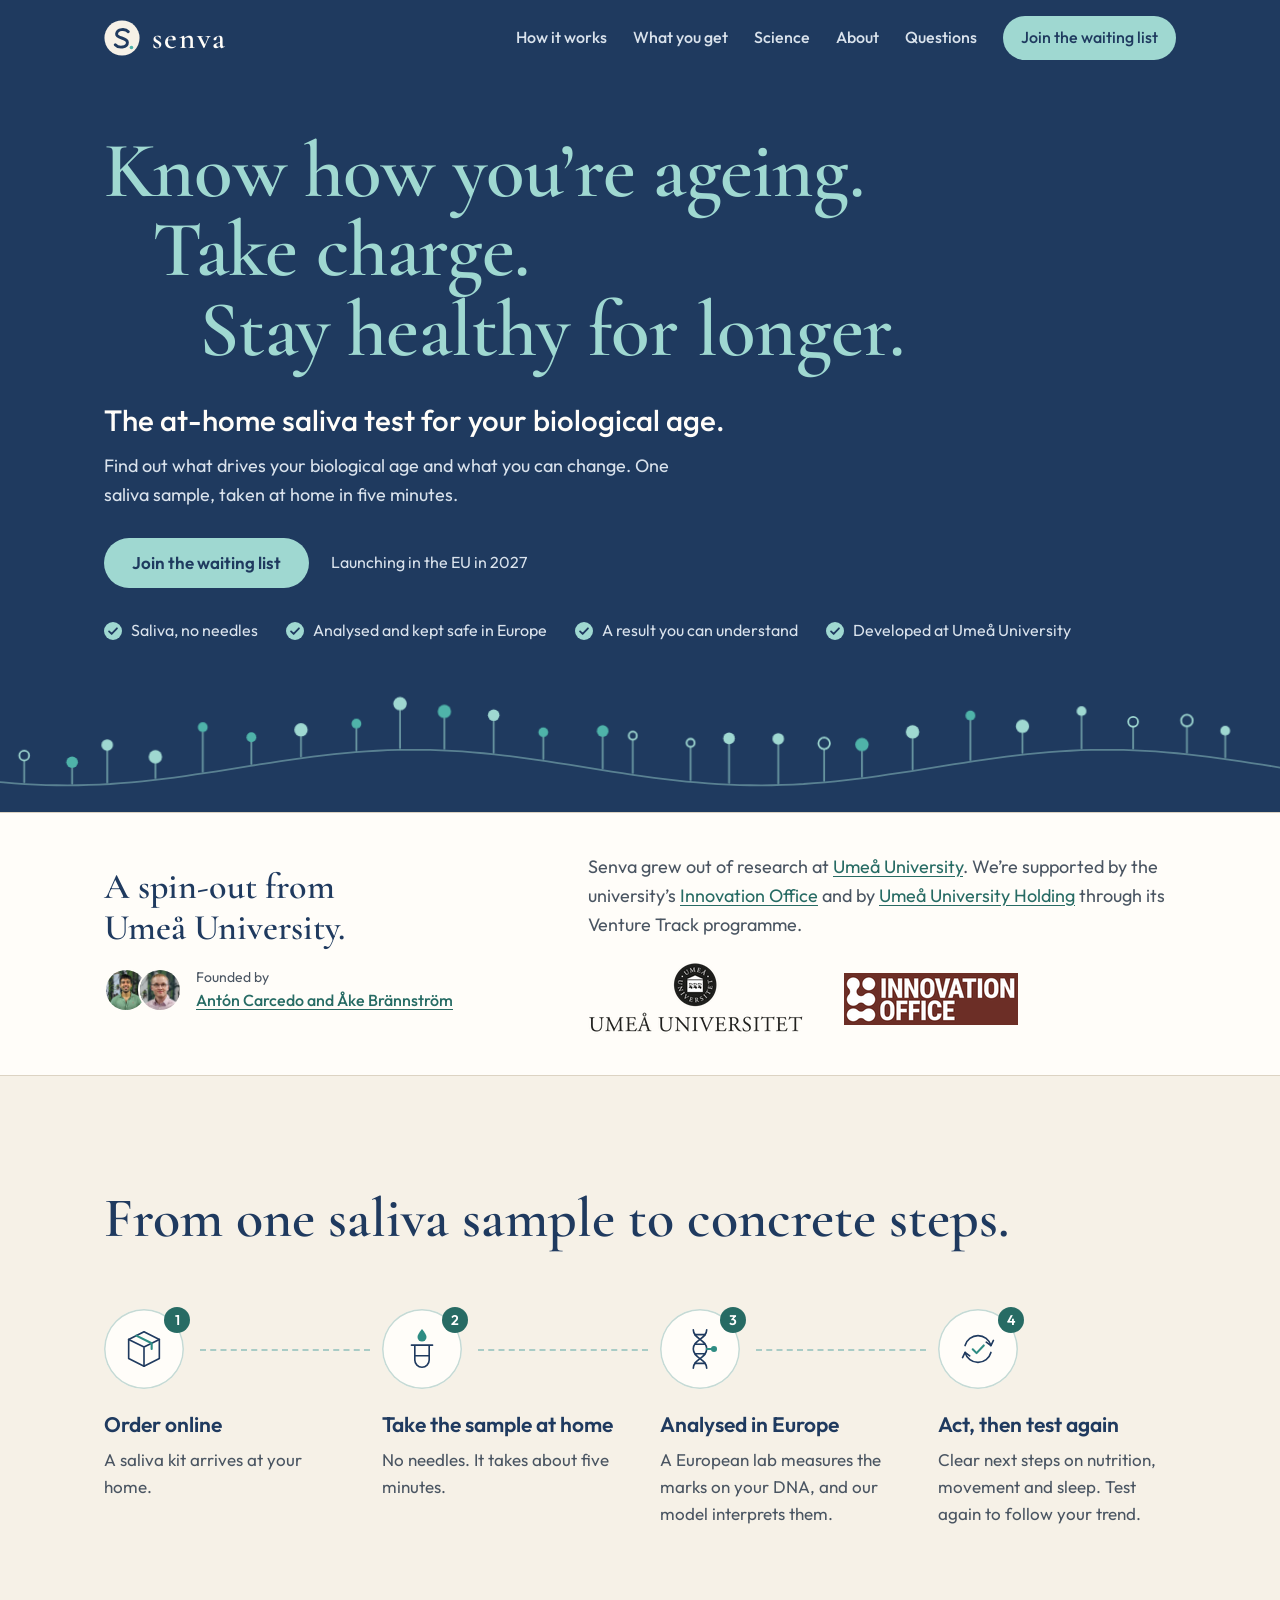
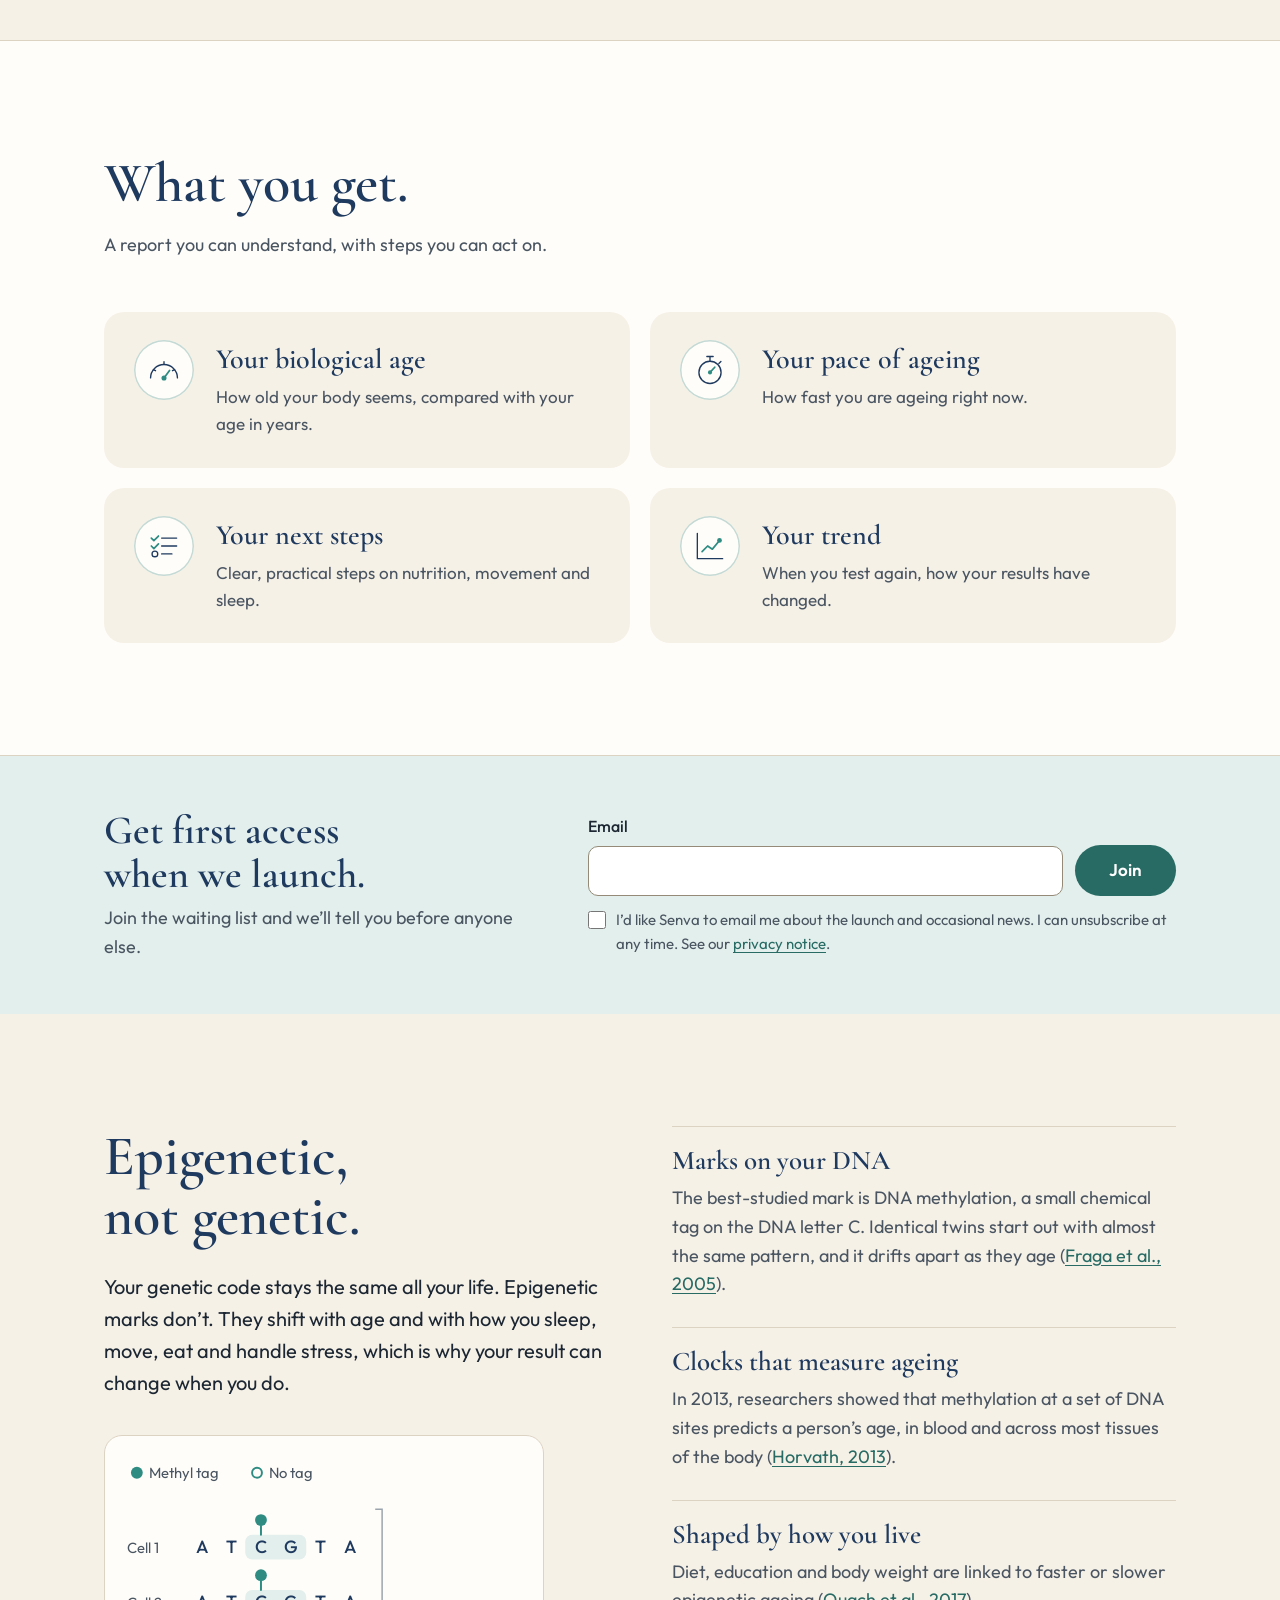
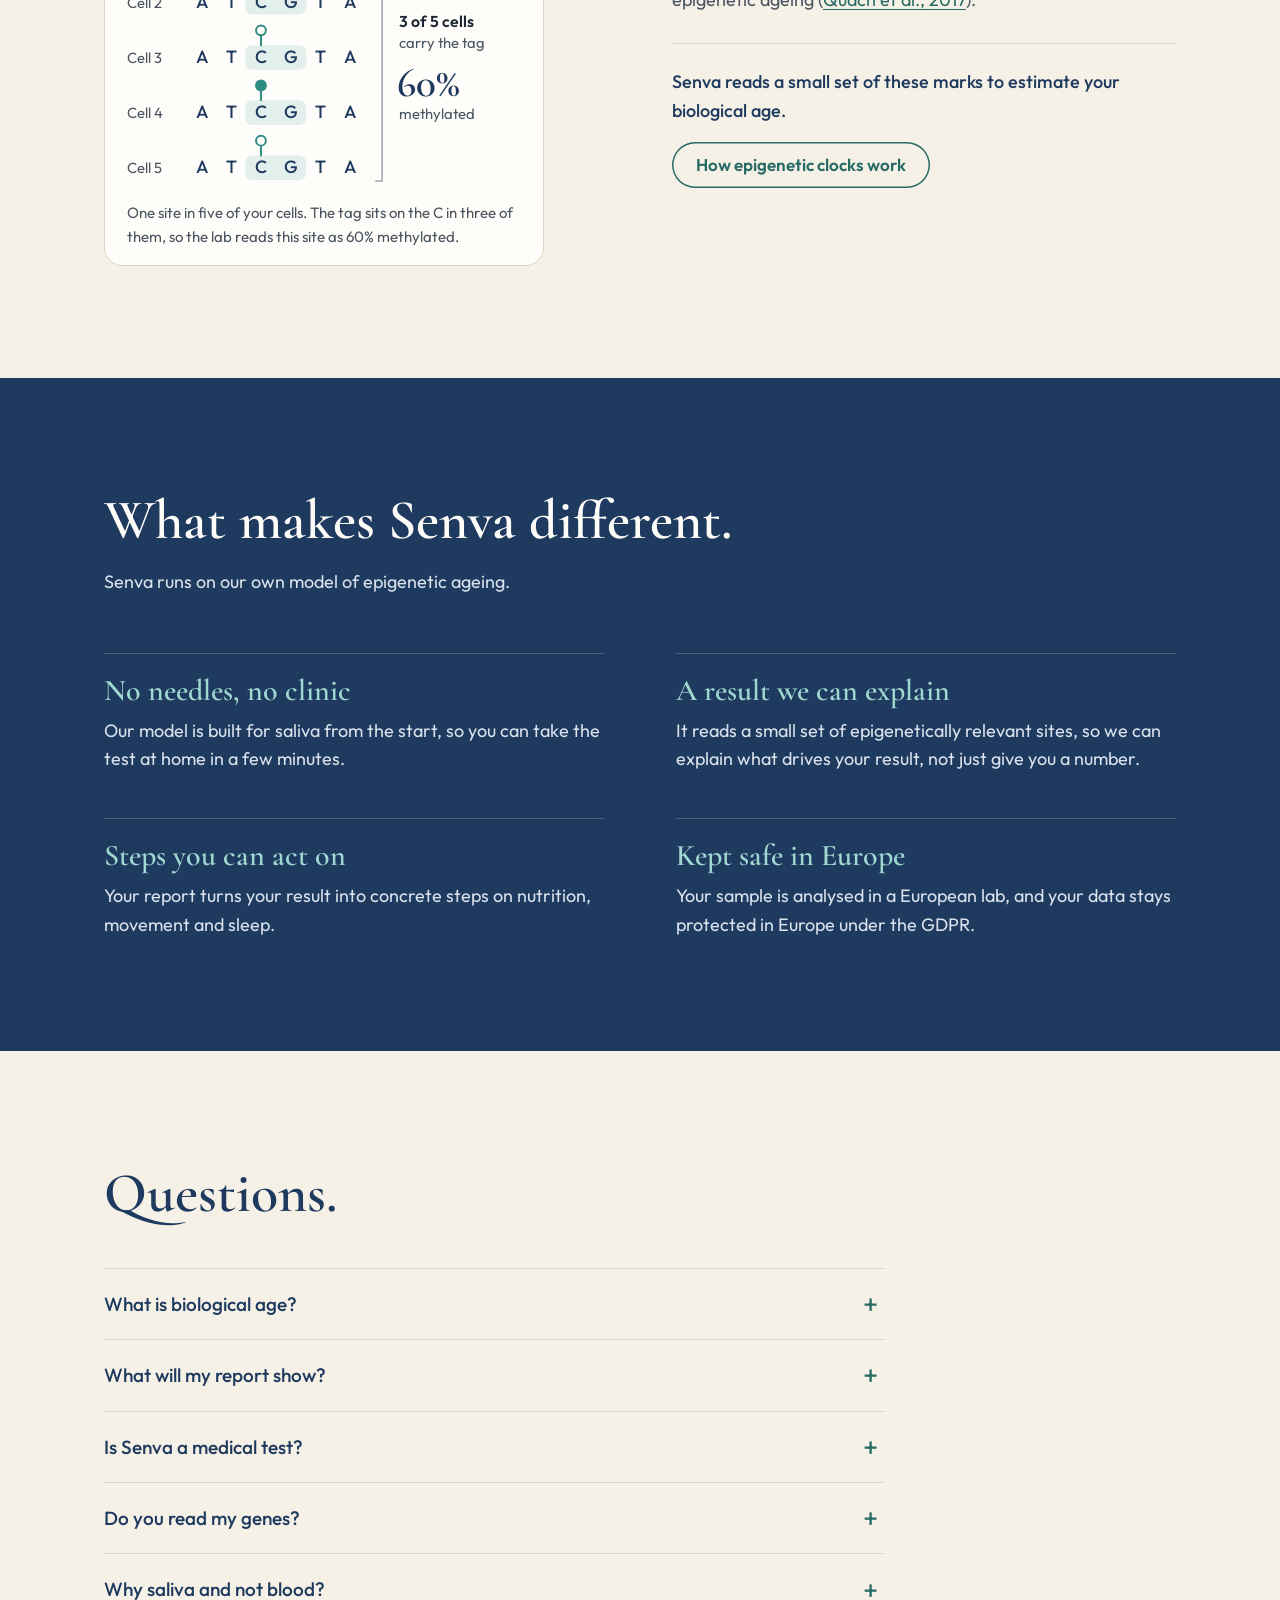
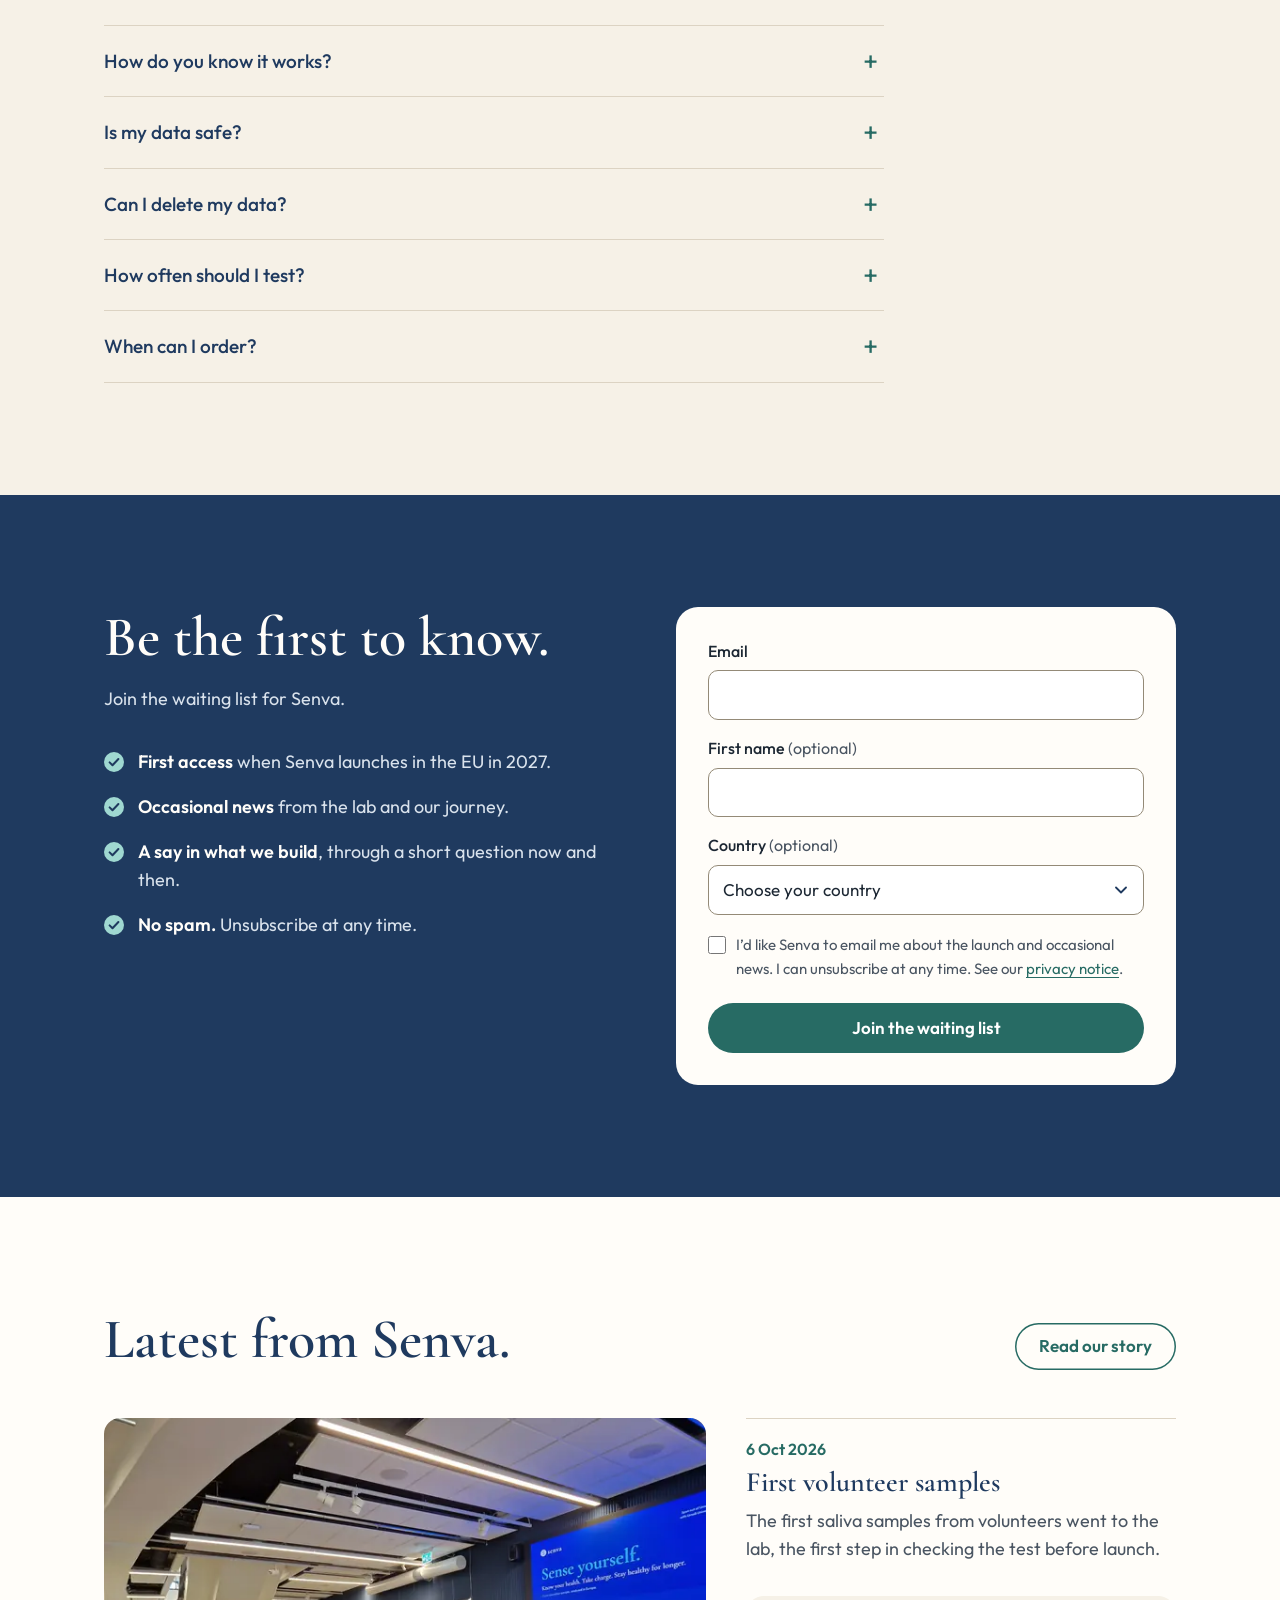
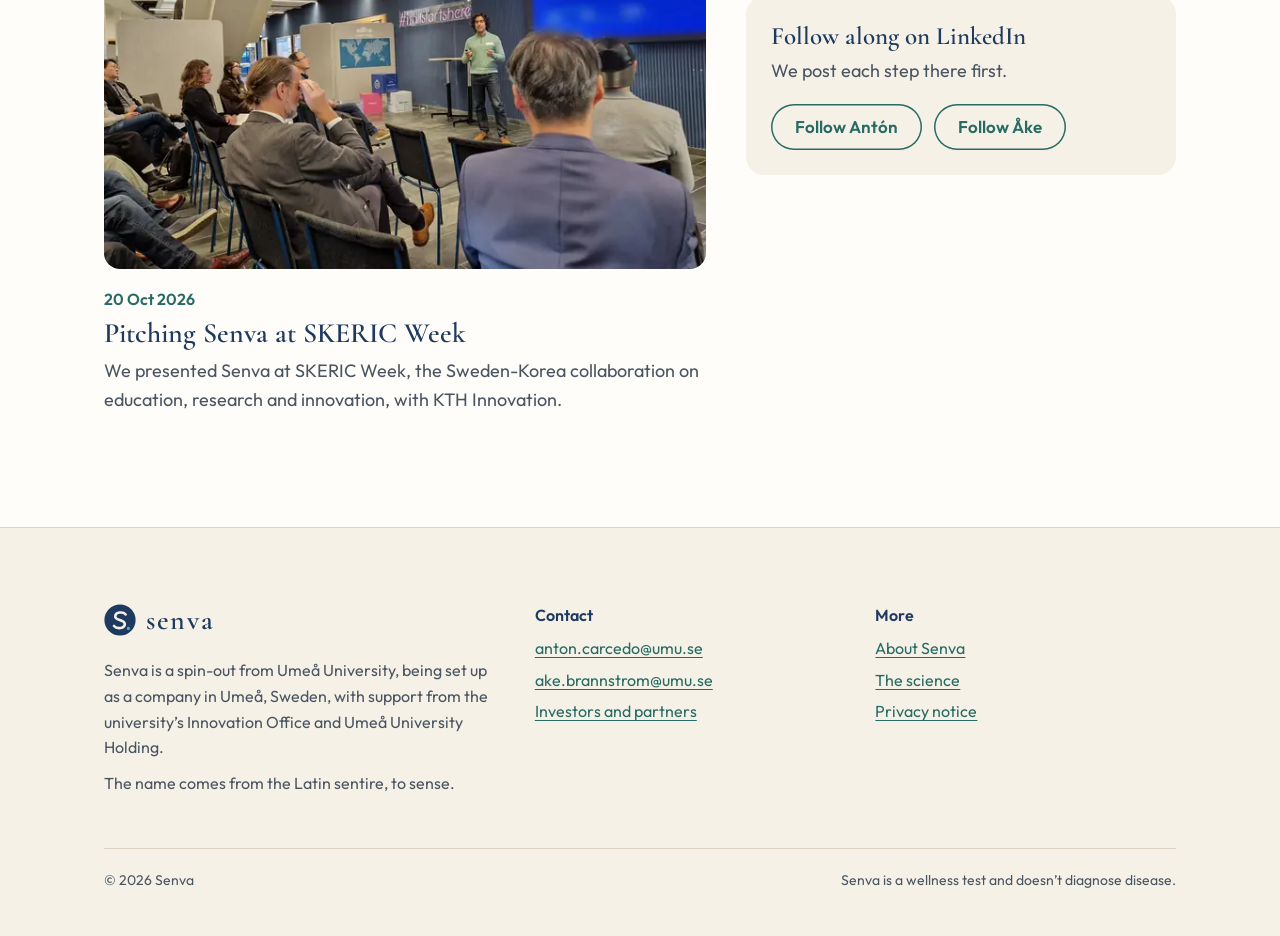
==== commit da0c2280: "Customer-first home page, About page and fixes from the review" ====
--- a/index.html
+++ b/index.html
@@ -1,23 +1,24 @@
 <!doctype html>
-<html lang="en">
+<html lang="en-GB">
 <head>
 <meta charset="utf-8">
 <meta name="viewport" content="width=device-width, initial-scale=1">
-<title>Senva: at-home epigenetic saliva test for biological age</title>
-<meta name="description" content="Senva is an at-home saliva test that reads epigenetic marks to estimate your biological age and give you clear next steps. Developed at Umeå University.">
+<!-- Generated by _build/build_site.py: edit the content there, then rebuild. -->
+<title>Senva Health: the at-home saliva test for your biological age</title>
+<meta name="description" content="An at-home saliva test that reads epigenetic marks to estimate your biological age, with clear next steps. A spin-out from Umeå University.">
 <link rel="canonical" href="https://senvahealth.com/">
-<meta name="theme-color" content="#1F3A5F">
+<meta property="og:site_name" content="Senva Health">
+<meta property="og:locale" content="en_GB">
 <meta property="og:type" content="website">
-<meta property="og:site_name" content="Senva">
-<meta property="og:locale" content="en_GB">
 <meta property="og:url" content="https://senvahealth.com/">
-<meta property="og:title" content="Senva: Know your health. Take charge. Stay healthy for longer.">
-<meta property="og:description" content="An at-home saliva test that reads epigenetic marks to estimate your biological age and give you clear next steps. Launching in the EU in 2027.">
+<meta property="og:title" content="Senva: the at-home saliva test for your biological age">
+<meta property="og:description" content="Find out what drives your biological age and what you can change. One saliva sample, analysed and kept safe in Europe. A spin-out from Umeå University.">
 <meta property="og:image" content="https://senvahealth.com/og.png">
 <meta property="og:image:width" content="1200">
 <meta property="og:image:height" content="630">
-<meta property="og:image:alt" content="Senva: Know your health. Take charge. Stay healthy for longer.">
+<meta property="og:image:alt" content="Senva: the at-home saliva test for your biological age. A spin-out from Umeå University.">
 <meta name="twitter:card" content="summary_large_image">
+<meta name="theme-color" content="#1F3A5F">
 <link rel="icon" href="favicon.ico" sizes="32x32">
 <link rel="icon" href="favicon.svg" type="image/svg+xml">
 <link rel="apple-touch-icon" href="apple-touch-icon.png">
@@ -28,44 +29,158 @@
 <script src="site.js" defer></script>
 <script type="application/ld+json">
 {
-  "@context": "https://schema.org",
-  "@graph": [
-    {
-      "@type": "Organization",
-      "@id": "https://senvahealth.com/#organization",
-      "name": "Senva",
-      "url": "https://senvahealth.com/",
-      "logo": "https://senvahealth.com/logo.png",
-      "description": "Senva is developing an at-home saliva test that reads epigenetic marks to estimate biological age and give clear next steps for health. Founded at Umeå University, Sweden.",
-      "address": { "@type": "PostalAddress", "addressLocality": "Umeå", "addressCountry": "SE" },
-      "funder": { "@type": "Organization", "name": "Umeå University Holding", "url": "http://www.umuholding.se/" },
-      "founder": [
-        { "@type": "Person", "name": "Antón Carcedo", "sameAs": ["https://www.linkedin.com/in/ant%C3%B3n-carcedo-3ab292353/"], "affiliation": { "@type": "CollegeOrUniversity", "name": "Umeå University" } },
-        { "@type": "Person", "name": "Åke Brännström", "jobTitle": "Professor of mathematics", "sameAs": ["https://www.linkedin.com/in/%C3%A5ke-br%C3%A4nnstr%C3%B6m-90340a31/"], "affiliation": { "@type": "CollegeOrUniversity", "name": "Umeå University" } }
-      ]
-    },
-    {
-      "@type": "WebSite",
-      "@id": "https://senvahealth.com/#website",
-      "url": "https://senvahealth.com/",
-      "name": "Senva",
-      "alternateName": ["Senva Health", "senvahealth.com"],
-      "inLanguage": "en",
-      "publisher": { "@id": "https://senvahealth.com/#organization" }
-    },
-    {
-      "@type": "FAQPage",
-      "@id": "https://senvahealth.com/#questions",
-      "mainEntity": [
-        { "@type": "Question", "name": "What is biological age?", "acceptedAnswer": { "@type": "Answer", "text": "It’s an estimate of how old your body seems, based on markers such as epigenetic marks, compared with your age in years. If it’s lower than your age in years, your body shows fewer signs of ageing than expected." } },
-        { "@type": "Question", "name": "Is Senva a medical test?", "acceptedAnswer": { "@type": "Answer", "text": "No. Senva is a wellness test that helps you understand your health and what to work on. It doesn’t diagnose disease. If you have health concerns, talk to your doctor." } },
-        { "@type": "Question", "name": "Do you read my genes?", "acceptedAnswer": { "@type": "Answer", "text": "No. We measure epigenetic marks at a small set of sites. We don’t analyse your genetic code." } },
-        { "@type": "Question", "name": "Why saliva and not blood?", "acceptedAnswer": { "@type": "Answer", "text": "Saliva is easy to give at home, with no needles, and it carries DNA from your own cells. Our model is built for saliva from the start." } },
-        { "@type": "Question", "name": "Where is my sample analysed?", "acceptedAnswer": { "@type": "Answer", "text": "In a European lab, and your data is handled under the EU’s data protection rules (GDPR)." } },
-        { "@type": "Question", "name": "When can I order?", "acceptedAnswer": { "@type": "Answer", "text": "We plan to launch in the EU in 2027. Join the waiting list and we’ll tell you first." } }
-      ]
+ "@context": "https://schema.org",
+ "@graph": [
+  {
+   "@type": "Organization",
+   "@id": "https://senvahealth.com/#organization",
+   "name": "Senva",
+   "alternateName": [
+    "Senva Health"
+   ],
+   "url": "https://senvahealth.com/",
+   "logo": "https://senvahealth.com/logo.png",
+   "description": "Senva is developing an at-home saliva test that reads epigenetic marks to estimate biological age and give clear next steps. A spin-out from Umeå University, Sweden.",
+   "address": {
+    "@type": "PostalAddress",
+    "addressLocality": "Umeå",
+    "addressCountry": "SE"
+   },
+   "funder": {
+    "@type": "Organization",
+    "name": "Umeå University Holding",
+    "url": "http://www.umuholding.se/"
+   },
+   "founder": [
+    {
+     "@type": "Person",
+     "name": "Antón Carcedo",
+     "jobTitle": "Co-founder and CTO",
+     "sameAs": [
+      "https://www.linkedin.com/in/ant%C3%B3n-carcedo-3ab292353/"
+     ],
+     "affiliation": {
+      "@type": "CollegeOrUniversity",
+      "name": "Umeå University",
+      "url": "https://www.umu.se/en/"
+     }
+    },
+    {
+     "@type": "Person",
+     "name": "Åke Brännström",
+     "jobTitle": "Co-founder and CEO",
+     "sameAs": [
+      "https://www.linkedin.com/in/%C3%A5ke-br%C3%A4nnstr%C3%B6m-90340a31/"
+     ],
+     "affiliation": {
+      "@type": "CollegeOrUniversity",
+      "name": "Umeå University",
+      "url": "https://www.umu.se/en/"
+     }
     }
-  ]
+   ]
+  },
+  {
+   "@type": "WebSite",
+   "@id": "https://senvahealth.com/#website",
+   "url": "https://senvahealth.com/",
+   "name": "Senva Health",
+   "alternateName": [
+    "Senva",
+    "senvahealth.com"
+   ],
+   "inLanguage": "en-GB",
+   "publisher": {
+    "@id": "https://senvahealth.com/#organization"
+   }
+  },
+  {
+   "@type": "FAQPage",
+   "@id": "https://senvahealth.com/#questions",
+   "mainEntity": [
+    {
+     "@type": "Question",
+     "name": "What is biological age?",
+     "acceptedAnswer": {
+      "@type": "Answer",
+      "text": "It’s an estimate of how old your body seems, based on markers such as epigenetic marks, compared with your age in years. If it’s lower than your age in years, your body shows fewer signs of ageing than expected."
+     }
+    },
+    {
+     "@type": "Question",
+     "name": "What will my report show?",
+     "acceptedAnswer": {
+      "@type": "Answer",
+      "text": "Your biological age, how fast you are ageing, and clear next steps on nutrition, movement and sleep. When you test again, it also shows your trend."
+     }
+    },
+    {
+     "@type": "Question",
+     "name": "Is Senva a medical test?",
+     "acceptedAnswer": {
+      "@type": "Answer",
+      "text": "No. Senva is a wellness test that helps you understand how you are ageing and what to work on. It doesn’t diagnose disease. If you have health concerns, talk to your doctor."
+     }
+    },
+    {
+     "@type": "Question",
+     "name": "Do you read my genes?",
+     "acceptedAnswer": {
+      "@type": "Answer",
+      "text": "No. We measure epigenetic marks at a small set of sites. We don’t analyse your genetic code."
+     }
+    },
+    {
+     "@type": "Question",
+     "name": "Why saliva and not blood?",
+     "acceptedAnswer": {
+      "@type": "Answer",
+      "text": "Saliva is easy to give at home, with no needles, and it carries DNA from your own cells. That’s why we designed Senva around it."
+     }
+    },
+    {
+     "@type": "Question",
+     "name": "How do you know it works?",
+     "acceptedAnswer": {
+      "@type": "Answer",
+      "text": "We’re testing the test before launch. Volunteers give saliva samples, and repeat samples taken over time show whether results are consistent and how they change."
+     }
+    },
+    {
+     "@type": "Question",
+     "name": "Is my data safe?",
+     "acceptedAnswer": {
+      "@type": "Answer",
+      "text": "Yes. Your sample is analysed in a European lab, and your data is kept safe in Europe under the EU’s data protection rules (GDPR). We never sell your data."
+     }
+    },
+    {
+     "@type": "Question",
+     "name": "Can I delete my data?",
+     "acceptedAnswer": {
+      "@type": "Answer",
+      "text": "Yes. Ask us at any time and we’ll delete it."
+     }
+    },
+    {
+     "@type": "Question",
+     "name": "How often should I test?",
+     "acceptedAnswer": {
+      "@type": "Answer",
+      "text": "Testing again shows your trend over time. We’ll suggest when to retest when we launch."
+     }
+    },
+    {
+     "@type": "Question",
+     "name": "When can I order?",
+     "acceptedAnswer": {
+      "@type": "Answer",
+      "text": "We plan to launch in the EU in 2027. Join the waiting list and we’ll tell you first."
+     }
+    }
+   ]
+  }
+ ]
 }
 </script>
 </head>
@@ -78,16 +193,16 @@
       <svg viewBox="0 0 160 160" aria-hidden="true"><circle cx="80" cy="80" r="78" fill="#F6F1E7"/><path d="M108 52 C 96 38, 58 38, 56 62 C 54 84, 104 76, 104 100 C 104 124, 64 126, 50 110" fill="none" stroke="#1F3A5F" stroke-width="13" stroke-linecap="round"/><circle cx="122" cy="122" r="8" fill="#4FB3A9"/></svg>
       <span>senva</span>
     </a>
+    <a class="header-join" href="#waiting-list">Join</a>
     <button class="nav-toggle" type="button" aria-expanded="false" aria-controls="site-nav"><span class="nav-toggle-icon" aria-hidden="true"></span><span class="nav-toggle-label">Menu</span></button>
     <nav class="site-nav" id="site-nav" aria-label="Main">
       <ul>
         <li><a href="#how-it-works">How it works</a></li>
+        <li><a href="#what-you-get">What you get</a></li>
         <li><a href="#science">Science</a></li>
-        <li><a href="#model">Our model</a></li>
-        <li><a href="#journey">Journey</a></li>
-        <li><a href="#team">Team</a></li>
+        <li><a href="about.html">About</a></li>
         <li><a href="#questions">Questions</a></li>
-        <li><a class="nav-cta" href="#waiting-list">Waiting list</a></li>
+        <li><a class="nav-cta" href="#waiting-list">Join the waiting list</a></li>
       </ul>
     </nav>
   </div>
@@ -97,21 +212,31 @@
 
   <section class="hero" aria-labelledby="hero-title">
     <div class="wrap">
-      <h1 class="hero-title" id="hero-title"><span>Know your health.</span> <span>Take charge.</span> <span>Stay healthy for longer.</span></h1>
-      <div class="hero-sub">
-        <p class="intro">Senva is a saliva test you take at home. It reads epigenetic marks, the small chemical tags on your DNA that change with how you live, to estimate your biological age and give you clear next steps.</p>
-        <div class="hero-actions">
-          <a class="button button-mint" href="#waiting-list">Join the waiting list</a>
-          <span class="launch-note">Launching in the EU in 2027</span>
-        </div>
-      </div>
+      <h1 class="hero-title" id="hero-title"><span class="tagline"><span>Know how you’re ageing.</span> <span>Take charge.</span> <span>Stay healthy for longer.</span></span> <span class="hero-product">The at-home saliva test for your biological age.</span></h1>
+      <p class="intro">Find out what drives your biological age and what you can change. One saliva sample, taken at home in five minutes.</p>
+      <div class="hero-actions">
+        <a class="button button-mint" href="#waiting-list">Join the waiting list</a>
+        <span class="launch-note">Launching in the EU in 2027</span>
+      </div>
+      <ul class="hero-points" role="list">
+        <li>Saliva, no needles</li>
+        <li>Analysed and kept safe in Europe</li>
+        <li>A result you can understand</li>
+        <li>Developed at Umeå University</li>
+      </ul>
     </div>
     <div class="hero-strand"><svg class="strand" viewBox="0 0 1440 200" preserveAspectRatio="xMidYMax slice" aria-hidden="true" focusable="false"><path class="line" pathLength="1" d="M-20 164.4 L-8 165.7 L4 166.8 L16 167.8 L28 168.6 L40 169.2 L52 169.7 L64 169.9 L76 170.0 L88 169.9 L100 169.6 L112 169.1 L124 168.5 L136 167.6 L148 166.6 L160 165.5 L172 164.2 L184 162.8 L196 161.2 L208 159.6 L220 157.8 L232 156.0 L244 154.2 L256 152.3 L268 150.3 L280 148.4 L292 146.5 L304 144.6 L316 142.8 L328 141.0 L340 139.3 L352 137.7 L364 136.3 L376 134.9 L388 133.7 L400 132.7 L412 131.8 L424 131.1 L436 130.5 L448 130.2 L460 130.0 L472 130.0 L484 130.2 L496 130.6 L508 131.2 L520 131.9 L532 132.8 L544 133.9 L556 135.1 L568 136.5 L580 138.0 L592 139.6 L604 141.3 L616 143.1 L628 144.9 L640 146.8 L652 148.7 L664 150.6 L676 152.6 L688 154.5 L700 156.3 L712 158.1 L724 159.9 L736 161.5 L748 163.0 L760 164.4 L772 165.7 L784 166.8 L796 167.8 L808 168.6 L820 169.2 L832 169.7 L844 169.9 L856 170.0 L868 169.9 L880 169.6 L892 169.1 L904 168.5 L916 167.6 L928 166.6 L940 165.5 L952 164.2 L964 162.8 L976 161.2 L988 159.6 L1000 157.8 L1012 156.0 L1024 154.2 L1036 152.3 L1048 150.3 L1060 148.4 L1072 146.5 L1084 144.6 L1096 142.8 L1108 141.0 L1120 139.3 L1132 137.7 L1144 136.3 L1156 134.9 L1168 133.7 L1180 132.7 L1192 131.8 L1204 131.1 L1216 130.5 L1228 130.2 L1240 130.0 L1252 130.0 L1264 130.2 L1276 130.6 L1288 131.2 L1300 131.9 L1312 132.8 L1324 133.9 L1336 135.1 L1348 136.5 L1360 138.0 L1372 139.6 L1384 141.3 L1396 143.1 L1408 144.9 L1420 146.8 L1432 148.7 L1444 150.6 L1456 152.6"/><g class="tag" style="--i:0"><path d="M27.2 166.5V143.0"/><circle class="o" cx="27.2" cy="136.5" r="5.5"/></g><g class="tag" style="--i:1"><path d="M81.1 168.0V150.5"/><circle class="t" cx="81.1" cy="144.0" r="6.5"/></g><g class="tag" style="--i:2"><path d="M120.6 166.7V131.2"/><circle class="m" cx="120.6" cy="124.7" r="6.5"/></g><g class="tag" style="--i:3"><path d="M174.8 161.9V145.4"/><circle class="m" cx="174.8" cy="137.9" r="7.5"/></g><g class="tag" style="--i:4"><path d="M228.1 154.6V110.1"/><circle class="t" cx="228.1" cy="104.6" r="5.5"/></g><g class="tag" style="--i:5"><path d="M282.8 145.9V121.4"/><circle class="t" cx="282.8" cy="115.9" r="5.5"/></g><g class="tag" style="--i:6"><path d="M338.6 137.5V115.0"/><circle class="m" cx="338.6" cy="107.5" r="7.5"/></g><g class="tag" style="--i:7"><path d="M401.0 130.6V106.1"/><circle class="t" cx="401.0" cy="100.6" r="5.5"/></g><g class="tag" style="--i:8"><path d="M450.0 128.1V85.6"/><circle class="m" cx="450.0" cy="78.1" r="7.5"/></g><g class="tag" style="--i:9"><path d="M499.9 128.8V94.3"/><circle class="t" cx="499.9" cy="86.8" r="7.5"/></g><g class="tag" style="--i:10"><path d="M555.4 133.1V97.6"/><circle class="m" cx="555.4" cy="91.1" r="6.5"/></g><g class="tag" style="--i:11"><path d="M611.2 140.3V115.8"/><circle class="t" cx="611.2" cy="110.3" r="5.5"/></g><g class="tag" style="--i:12"><path d="M678.0 150.9V115.4"/><circle class="t" cx="678.0" cy="108.9" r="6.5"/></g><g class="tag" style="--i:13"><path d="M711.9 156.1V119.6"/><circle class="o" cx="711.9" cy="114.1" r="4.5"/></g><g class="tag" style="--i:14"><path d="M776.9 164.2V127.7"/><circle class="o" cx="776.9" cy="122.2" r="4.5"/></g><g class="tag" style="--i:15"><path d="M820.2 167.2V123.7"/><circle class="m" cx="820.2" cy="117.2" r="6.5"/></g><g class="tag" style="--i:16"><path d="M875.5 167.7V124.2"/><circle class="m" cx="875.5" cy="117.7" r="6.5"/></g><g class="tag" style="--i:17"><path d="M927.1 164.7V130.2"/><circle class="o" cx="927.1" cy="122.7" r="6.5"/></g><g class="tag" style="--i:18"><path d="M969.7 160.1V131.6"/><circle class="t" cx="969.7" cy="124.1" r="7.5"/></g><g class="tag" style="--i:19"><path d="M1026.6 151.8V117.3"/><circle class="m" cx="1026.6" cy="109.8" r="7.5"/></g><g class="tag" style="--i:20"><path d="M1091.7 141.4V96.9"/><circle class="t" cx="1091.7" cy="91.4" r="5.5"/></g><g class="tag" style="--i:21"><path d="M1150.3 133.5V111.0"/><circle class="m" cx="1150.3" cy="103.5" r="7.5"/></g><g class="tag" style="--i:22"><path d="M1216.7 128.5V92.0"/><circle class="m" cx="1216.7" cy="86.5" r="5.5"/></g><g class="tag" style="--i:23"><path d="M1274.8 128.6V105.1"/><circle class="o" cx="1274.8" cy="98.6" r="5.5"/></g><g class="tag" style="--i:24"><path d="M1335.3 133.1V104.6"/><circle class="o" cx="1335.3" cy="97.1" r="6.5"/></g><g class="tag" style="--i:25"><path d="M1378.4 138.5V114.0"/><circle class="m" cx="1378.4" cy="108.5" r="5.5"/></g></svg></div>
   </section>
 
   <section class="backing" aria-labelledby="backing-title">
     <div class="wrap backing-inner">
-      <h2 id="backing-title">A spin-out from Umeå University.</h2>
+      <div>
+        <h2 id="backing-title">A spin-out from Umeå University.</h2>
+        <a class="founders" href="about.html#team">
+          <span class="founders-faces" aria-hidden="true"><img src="img/anton-carcedo-168.webp" width="44" height="44" alt="" decoding="async"><img src="img/ake-brannstrom-168.webp" width="44" height="44" alt="" decoding="async"></span>
+          <span class="founders-text"><span class="founders-label">Founded by</span> <span class="founders-names">Antón Carcedo and Åke Brännström</span></span>
+        </a>
+      </div>
       <div>
         <p>Senva grew out of research at <a href="https://www.umu.se/en/">Umeå University</a>. We’re supported by the university’s <a href="https://www.umu.se/en/innovation-support/">Innovation Office</a> and by <a href="http://www.umuholding.se/">Umeå University Holding</a> through its Venture Track programme.</p>
         <div class="backing-logos">
@@ -128,7 +253,7 @@
       <ol class="steps" role="list">
         <li>
           <div class="step-badge" aria-hidden="true">
-            <svg class="step-icon" viewBox="0 0 48 48" focusable="false"><path d="M24 6 40 14v20l-16 8-16-8V14z"/><path d="m8 14 16 8 16-8M24 22v20"/><path class="accent" d="m16 10 16 8v6"/></svg>
+            <svg class="line-icon step-icon" viewBox="0 0 48 48" focusable="false"><path d="M24 6 40 14v20l-16 8-16-8V14z"/><path d="m8 14 16 8 16-8M24 22v20"/><path class="accent" d="m16 10 16 8v6"/></svg>
             <span class="step-n">1</span>
           </div>
           <h3>Order online</h3>
@@ -136,7 +261,7 @@
         </li>
         <li>
           <div class="step-badge" aria-hidden="true">
-            <svg class="step-icon" viewBox="0 0 48 48" focusable="false"><path d="M13 20h22M16.5 20v15.5a7.5 7.5 0 0 0 15 0V20M16.5 31h15"/><path class="dot" d="M24 3c-3.1 3.8-4.7 6.5-4.7 8.6a4.7 4.7 0 0 0 9.4 0c0-2.1-1.6-4.8-4.7-8.6z"/></svg>
+            <svg class="line-icon step-icon" viewBox="0 0 48 48" focusable="false"><path d="M13 20h22M16.5 20v15.5a7.5 7.5 0 0 0 15 0V20M16.5 31h15"/><path class="dot" d="M24 3c-3.1 3.8-4.7 6.5-4.7 8.6a4.7 4.7 0 0 0 9.4 0c0-2.1-1.6-4.8-4.7-8.6z"/></svg>
             <span class="step-n">2</span>
           </div>
           <h3>Take the sample at home</h3>
@@ -144,7 +269,7 @@
         </li>
         <li>
           <div class="step-badge" aria-hidden="true">
-            <svg class="step-icon" viewBox="0 0 48 48" focusable="false"><path d="M17 4c0 10 14 10 14 20s-14 10-14 20M31 4c0 10-14 10-14 20s14 10 14 20"/><path d="M18.6 9h10.8M18.6 19h10.8M18.6 29h10.8M18.6 39h10.8"/><path class="accent" d="M31 24h4"/><circle class="dot" cx="38.6" cy="24" r="3.2"/></svg>
+            <svg class="line-icon step-icon" viewBox="0 0 48 48" focusable="false"><path d="M17 4c0 10 14 10 14 20s-14 10-14 20M31 4c0 10-14 10-14 20s14 10 14 20"/><path d="M18.6 9h10.8M18.6 19h10.8M18.6 29h10.8M18.6 39h10.8"/><path class="accent" d="M31 24h4"/><circle class="dot" cx="38.6" cy="24" r="3.2"/></svg>
             <span class="step-n">3</span>
           </div>
           <h3>Analysed in Europe</h3>
@@ -152,17 +277,80 @@
         </li>
         <li>
           <div class="step-badge" aria-hidden="true">
-            <svg class="step-icon" viewBox="0 0 48 48" focusable="false"><path d="M10.5 20.4A14 14 0 0 1 37.5 20.4M37.5 27.6A14 14 0 0 1 10.5 27.6"/><path d="m32.6 16.9 4.9 3.5 2.6-5.4M15.4 31.1l-4.9-3.5-2.6 5.4"/><path class="accent" d="m18.5 24.3 4 4 7.5-8"/></svg>
+            <svg class="line-icon step-icon" viewBox="0 0 48 48" focusable="false"><path d="M10.5 20.4A14 14 0 0 1 37.5 20.4M37.5 27.6A14 14 0 0 1 10.5 27.6"/><path d="m32.6 16.9 4.9 3.5 2.6-5.4M15.4 31.1l-4.9-3.5-2.6 5.4"/><path class="accent" d="m18.5 24.3 4 4 7.5-8"/></svg>
             <span class="step-n">4</span>
           </div>
           <h3>Act, then test again</h3>
-          <p>Clear next steps on nutrition, movement and sleep. Test again after six months to see what changed.</p>
+          <p>Clear next steps on nutrition, movement and sleep. Test again to follow your trend.</p>
         </li>
       </ol>
     </div>
   </section>
 
-  <section class="section band" id="science" aria-labelledby="science-title">
+  <section class="section alt" id="what-you-get" aria-labelledby="get-title">
+    <div class="wrap">
+      <h2 class="section-title" id="get-title">What you get.</h2>
+      <p class="section-lede">A report you can understand, with steps you can act on.</p>
+      <ul class="get-list" role="list">
+          <li>
+            <span class="get-icon" aria-hidden="true"><svg class="line-icon get-svg" viewBox="0 0 48 48" focusable="false"><path d="M7 34a17 17 0 0 1 34 0"/><path d="M10.6 23.5l2.7 1.4M24 13.5v3M37.4 23.5l-2.7 1.4"/><path class="accent" d="M24 34l7-9.5"/><circle class="dot" cx="24" cy="34" r="3.2"/></svg></span>
+            <h3>Your biological age</h3>
+            <p>How old your body seems, compared with your age in years.</p>
+          </li>
+          <li>
+            <span class="get-icon" aria-hidden="true"><svg class="line-icon get-svg" viewBox="0 0 48 48" focusable="false"><circle cx="24" cy="27" r="14"/><path d="M20 7h8M24 7v6M35.2 15.8l2.6-2.6"/><path class="accent" d="M24 27l6-6.5"/><circle class="dot" cx="24" cy="27" r="2.6"/></svg></span>
+            <h3>Your pace of ageing</h3>
+            <p>How fast you are ageing right now.</p>
+          </li>
+          <li>
+            <span class="get-icon" aria-hidden="true"><svg class="line-icon get-svg" viewBox="0 0 48 48" focusable="false"><path d="M21 14h19M21 24h19M21 34h13"/><path class="accent" d="m8 14 3.2 3.2L17 11.4M8 24l3.2 3.2L17 21.4"/><circle cx="12.5" cy="34" r="3.6"/></svg></span>
+            <h3>Your next steps</h3>
+            <p>Clear, practical steps on nutrition, movement and sleep.</p>
+          </li>
+          <li>
+            <span class="get-icon" aria-hidden="true"><svg class="line-icon get-svg" viewBox="0 0 48 48" focusable="false"><path d="M8 8v32h32"/><path class="accent" d="m14 31 7-7 6 4 9-11"/><circle class="dot" cx="36" cy="17" r="3"/></svg></span>
+            <h3>Your trend</h3>
+            <p>When you test again, how your results have changed.</p>
+          </li>
+      </ul>
+    </div>
+  </section>
+
+  <section class="signup-band" aria-labelledby="band-title">
+    <div class="wrap band-inner">
+      <div>
+        <h2 id="band-title">Get first access when we launch.</h2>
+        <p>Join the waiting list and we’ll tell you before anyone else.</p>
+      </div>
+      <div>
+        <form class="signup-form compact" id="band-form" action="https://formspree.io/f/xzdopbyo" method="POST" novalidate data-thanks="band-thanks">
+          <input type="hidden" name="_subject" value="Senva waiting list">
+          <input type="hidden" name="source" value="home page, mid-page form">
+          <input type="hidden" name="campaign" value="">
+          <input type="hidden" name="referrer" value="">
+          <label class="hp" aria-hidden="true">Leave this empty <input type="text" name="_gotcha" tabindex="-1" autocomplete="off"></label>
+          <div class="compact-row">
+            <label class="field">Email
+              <input type="email" name="email" autocomplete="email" required>
+            </label>
+            <button class="button" type="submit">Join</button>
+          </div>
+          <label class="consent">
+            <input type="checkbox" name="consent" value="yes" required>
+            <span>I’d like Senva to email me about the launch and occasional news. I can unsubscribe at any time. See our <a href="privacy.html">privacy notice</a>.</span>
+          </label>
+          <p class="form-status" id="band-status" role="status" aria-live="polite"></p>
+        </form>
+        <div class="thanks" id="band-thanks" tabindex="-1" hidden>
+          <h3>You’re on the list.</h3>
+          <p>Thank you. We’ll email you before Senva launches.</p>
+          <p>Follow our journey on LinkedIn: <a href="https://www.linkedin.com/in/ant%C3%B3n-carcedo-3ab292353/">Antón</a> · <a href="https://www.linkedin.com/in/%C3%A5ke-br%C3%A4nnstr%C3%B6m-90340a31/">Åke</a></p>
+        </div>
+      </div>
+    </div>
+  </section>
+
+  <section class="section" id="science" aria-labelledby="science-title">
     <div class="wrap split">
       <div>
         <h2 class="section-title" id="science-title">Epigenetic, not genetic.</h2>
@@ -217,129 +405,46 @@
         </div>
         <div class="finding">
           <h3>Clocks that measure ageing</h3>
-          <p>In 2013, researchers showed that methylation at a set of DNA sites predicts a person’s age, in blood and across most tissues of the body (<a href="https://doi.org/10.1016/j.molcel.2012.10.016">Hannum et al., 2013</a>; <a href="https://doi.org/10.1186/gb-2013-14-10-r115">Horvath, 2013</a>). Newer clocks also predict health and lifespan (<a href="https://doi.org/10.18632/aging.101414">Levine et al., 2018</a>; <a href="https://doi.org/10.18632/aging.101684">Lu et al., 2019</a>).</p>
+          <p>In 2013, researchers showed that methylation at a set of DNA sites predicts a person’s age, in blood and across most tissues of the body (<a href="https://doi.org/10.1186/gb-2013-14-10-r115">Horvath, 2013</a>).</p>
         </div>
         <div class="finding">
           <h3>Shaped by how you live</h3>
-          <p>Diet, education and body weight are linked to faster or slower epigenetic ageing (<a href="https://doi.org/10.18632/aging.101168">Quach et al., 2017</a>). In a two-year trial, moderate calorie restriction slightly slowed the pace of ageing (<a href="https://doi.org/10.1038/s43587-022-00357-y">Waziry et al., 2023</a>).</p>
+          <p>Diet, education and body weight are linked to faster or slower epigenetic ageing (<a href="https://doi.org/10.18632/aging.101168">Quach et al., 2017</a>).</p>
         </div>
         <div class="findings-end">
-          <p>Senva reads a small set of these marks. We don’t analyse your genetic code.</p>
+          <p>Senva reads a small set of these marks to estimate your biological age.</p>
           <a class="button button-quiet" href="science.html">How epigenetic clocks work</a>
         </div>
       </div>
     </div>
   </section>
 
-  <section class="section dark" id="model" aria-labelledby="model-title">
+  <section class="section dark" id="different" aria-labelledby="different-title">
     <div class="wrap">
-      <h2 class="section-title" id="model-title">Our own model, developed at Umeå University.</h2>
+      <h2 class="section-title" id="different-title">What makes Senva different.</h2>
+      <p class="section-lede">Senva runs on our own model of epigenetic ageing.</p>
       <div class="points">
         <div class="point">
-          <h3>Built for saliva</h3>
-          <p>Trained on saliva, the sample you can give at home.</p>
+          <h3>No needles, no clinic</h3>
+          <p>Our model is built for saliva from the start, so you can take the test at home in a few minutes.</p>
         </div>
         <div class="point">
-          <h3>A few key sites</h3>
-          <p>It reads a compact set of epigenetically relevant sites, which keeps the test affordable.</p>
+          <h3>A result we can explain</h3>
+          <p>It reads a small set of epigenetically relevant sites, so we can explain what drives your result, not just give you a number.</p>
         </div>
         <div class="point">
-          <h3>Not a black box</h3>
-          <p>It shows how sites work together in ageing, so we can explain your result.</p>
+          <h3>Steps you can act on</h3>
+          <p>Your report turns your result into concrete steps on nutrition, movement and sleep.</p>
         </div>
         <div class="point">
-          <h3>Linked to your health</h3>
-          <p>It shows how individual sites relate to health, so your report can point to what matters.</p>
-        </div>
-      </div>
-    </div>
-  </section>
-
-  <section class="section journey" id="journey" aria-labelledby="journey-title">
-    <span class="anchor-alias" id="news"></span>
-    <div class="wrap journey-grid">
-      <div class="journey-head">
-        <h2 class="section-title" id="journey-title">Our journey.</h2>
-        <p class="section-lede">From a research idea at Umeå University to a test you can take at home.</p>
-        <div class="follow">
-          <h3>Follow along on LinkedIn</h3>
-          <p>We post each step there first.</p>
-          <div class="follow-links">
-            <a class="button button-quiet" href="https://www.linkedin.com/in/ant%C3%B3n-carcedo-3ab292353/">Follow Antón</a>
-            <a class="button button-quiet" href="https://www.linkedin.com/in/%C3%A5ke-br%C3%A4nnstr%C3%B6m-90340a31/">Follow Åke</a>
-          </div>
-        </div>
-        <p class="share"><a href="https://www.linkedin.com/sharing/share-offsite/?url=https%3A%2F%2Fsenvahealth.com%2F">Share Senva on LinkedIn</a></p>
-      </div>
-
-      <!-- To add a milestone: copy one <li class="milestone"> block and edit it. To show a LinkedIn post, paste the
-           "Embed this post" address into data-embed of a <div class="li-post"> block (see README.md). -->
-      <ol class="milestones" role="list">
-        <li class="milestone">
-          <time datetime="2025-11">Nov 2025</time>
-          <h3>We start building the model</h3>
-          <p>Work begins at Umeå University on our own epigenetic model, built for saliva from the start.</p>
-        </li>
-        <li class="milestone">
-          <time datetime="2026-04">Apr 2026</time>
-          <h3>Into Venture Track</h3>
-          <p>Funding from Umeå University Holding’s Venture Track lets us take the model from research towards a product.</p>
-        </li>
-        <li class="milestone">
-          <time datetime="2026-09">Sep 2026</time>
-          <h3>EpiVida becomes Senva</h3>
-          <p>We chose a new name. Senva comes from the Latin sentire, to sense.</p>
-        </li>
-        <li class="milestone">
-          <time datetime="2026-10-06">6 Oct 2026</time>
-          <h3>First volunteer samples</h3>
-          <p>The first saliva samples from volunteers went to the lab, the first step in validating the test before launch.</p>
-        </li>
-        <li class="milestone">
-          <time datetime="2026-10-20">20 Oct 2026</time>
-          <h3>Pitching Senva at SKERIC Week</h3>
-          <p>We presented Senva at SKERIC Week, the Sweden-Korea collaboration on education, research and innovation, with KTH Innovation, and made many new contacts.</p>
-          <figure class="milestone-photo">
-            <img src="img/skeric-pitch-960.webp" srcset="img/skeric-pitch-640.webp 640w, img/skeric-pitch-960.webp 960w, img/skeric-pitch-1280.webp 1280w" sizes="(max-width: 600px) calc(100vw - 32px), (max-width: 960px) calc(100vw - 96px), 620px" width="960" height="720" alt="Antón Carcedo presenting Senva to a seated audience, with the Senva cover slide on a large screen and a pink #itallstartshere neon sign" loading="lazy" decoding="async">
-            <figcaption>Antón Carcedo pitching Senva at KTH Innovation.</figcaption>
-          </figure>
-        </li>
-        <li class="milestone next">
-          <time datetime="2027">2027</time>
-          <h3>Launch in the EU</h3>
-          <p>The test goes on sale across the EU. <a href="#waiting-list">Join the waiting list</a> to hear first.</p>
-        </li>
-      </ol>
-    </div>
-  </section>
-
-  <section class="section follow-on" id="team" aria-labelledby="team-title">
-    <div class="wrap">
-      <h2 class="section-title" id="team-title">Who we are.</h2>
-      <div class="team">
-        <article class="member">
-          <img src="img/anton-carcedo-336.webp" srcset="img/anton-carcedo-168.webp 168w, img/anton-carcedo-336.webp 336w" sizes="(max-width: 600px) 96px, 144px" width="144" height="144" alt="Antón Carcedo" loading="lazy" decoding="async">
-          <div>
-            <h3>Antón Carcedo</h3>
-            <p class="member-role">Co-founder. Leads model development.</p>
-            <p class="member-bio">Computational biologist and PhD candidate in physics at Umeå University. He builds mechanistic models of DNA methylation and its role in ageing.</p>
-            <p class="member-links"><a href="https://www.linkedin.com/in/ant%C3%B3n-carcedo-3ab292353/">Antón on LinkedIn</a></p>
-          </div>
-        </article>
-        <article class="member">
-          <img src="img/ake-brannstrom-336.webp" srcset="img/ake-brannstrom-168.webp 168w, img/ake-brannstrom-336.webp 336w" sizes="(max-width: 600px) 96px, 144px" width="144" height="144" alt="Åke Brännström" loading="lazy" decoding="async">
-          <div>
-            <h3>Åke Brännström</h3>
-            <p class="member-role">Co-founder. Leads product and partnerships.</p>
-            <p class="member-bio">Professor of mathematics at Umeå University, working in mathematical biology: using mathematics to understand how life works. He oversees the development of Senva’s model of epigenetic ageing.</p>
-            <p class="member-links"><a href="https://www.linkedin.com/in/%C3%A5ke-br%C3%A4nnstr%C3%B6m-90340a31/">Åke on LinkedIn</a></p>
-          </div>
-        </article>
-      </div>
-    </div>
-  </section>
-
-  <section class="section follow-on" id="questions" aria-labelledby="faq-title">
+          <h3>Kept safe in Europe</h3>
+          <p>Your sample is analysed in a European lab, and your data stays protected in Europe under the GDPR.</p>
+        </div>
+      </div>
+    </div>
+  </section>
+
+  <section class="section" id="questions" aria-labelledby="faq-title">
     <div class="wrap">
       <h2 class="section-title" id="faq-title">Questions.</h2>
       <div class="faq">
@@ -348,8 +453,12 @@
           <p>It’s an estimate of how old your body seems, based on markers such as epigenetic marks, compared with your age in years. If it’s lower than your age in years, your body shows fewer signs of ageing than expected. <a href="science.html">How epigenetic clocks work</a></p>
         </details>
         <details>
+          <summary>What will my report show?</summary>
+          <p>Your biological age, how fast you are ageing, and clear next steps on nutrition, movement and sleep. When you test again, it also shows your trend.</p>
+        </details>
+        <details>
           <summary>Is Senva a medical test?</summary>
-          <p>No. Senva is a wellness test that helps you understand your health and what to work on. It doesn’t diagnose disease. If you have health concerns, talk to your doctor.</p>
+          <p>No. Senva is a wellness test that helps you understand how you are ageing and what to work on. It doesn’t diagnose disease. If you have health concerns, talk to your doctor.</p>
         </details>
         <details>
           <summary>Do you read my genes?</summary>
@@ -357,11 +466,23 @@
         </details>
         <details>
           <summary>Why saliva and not blood?</summary>
-          <p>Saliva is easy to give at home, with no needles, and it carries DNA from your own cells. Our model is built for saliva from the start.</p>
-        </details>
-        <details>
-          <summary>Where is my sample analysed?</summary>
-          <p>In a European lab, and your data is handled under the EU’s data protection rules (GDPR).</p>
+          <p>Saliva is easy to give at home, with no needles, and it carries DNA from your own cells. That’s why we designed Senva around it.</p>
+        </details>
+        <details>
+          <summary>How do you know it works?</summary>
+          <p>We’re testing the test before launch. Volunteers give saliva samples, and repeat samples taken over time show whether results are consistent and how they change. <a href="about.html#validation">More about this work</a></p>
+        </details>
+        <details>
+          <summary>Is my data safe?</summary>
+          <p>Yes. Your sample is analysed in a European lab, and your data is kept safe in Europe under the EU’s data protection rules (GDPR). We never sell your data.</p>
+        </details>
+        <details>
+          <summary>Can I delete my data?</summary>
+          <p>Yes. Ask us at any time and we’ll delete it.</p>
+        </details>
+        <details>
+          <summary>How often should I test?</summary>
+          <p>Testing again shows your trend over time. We’ll suggest when to retest when we launch.</p>
         </details>
         <details>
           <summary>When can I order?</summary>
@@ -375,33 +496,109 @@
     <div class="wrap signup-grid">
       <div>
         <h2 class="section-title" id="signup-title">Be the first to know.</h2>
-        <p class="section-lede">We’ll email you when Senva launches, and now and then with news. No spam, and you can unsubscribe at any time.</p>
+        <p class="section-lede">Join the waiting list for Senva.</p>
+        <ul class="perks" role="list">
+          <li><strong>First access</strong> when Senva launches in the EU in 2027.</li>
+          <li><strong>Occasional news</strong> from the lab and our journey.</li>
+          <li><strong>A say in what we build</strong>, through a short question now and then.</li>
+          <li><strong>No spam.</strong> Unsubscribe at any time.</li>
+        </ul>
       </div>
 
       <div class="signup-card">
-        <form id="signup-form" action="https://formspree.io/f/xzdopbyo" method="POST" novalidate>
+        <form class="signup-form" id="signup-form" action="https://formspree.io/f/xzdopbyo" method="POST" novalidate data-thanks="signup-thanks">
           <input type="hidden" name="_subject" value="Senva waiting list">
-          <input type="hidden" name="source" value="senvahealth.com">
+          <input type="hidden" name="source" value="home page, main form">
+          <input type="hidden" name="campaign" value="">
+          <input type="hidden" name="referrer" value="">
           <label class="hp" aria-hidden="true">Leave this empty <input type="text" name="_gotcha" tabindex="-1" autocomplete="off"></label>
-          <label class="field">Name
-            <input type="text" name="name" autocomplete="name" required>
-          </label>
           <label class="field">Email
             <input type="email" name="email" autocomplete="email" required>
           </label>
+          <label class="field">First name <span class="optional">(optional)</span>
+            <input type="text" name="name" autocomplete="given-name">
+          </label>
           <label class="field">Country <span class="optional">(optional)</span>
-            <input type="text" name="country" autocomplete="country-name">
+            <select name="country" autocomplete="country-name">
+              <option value="">Choose your country</option>
+              <option>Austria</option>
+              <option>Belgium</option>
+              <option>Bulgaria</option>
+              <option>Croatia</option>
+              <option>Cyprus</option>
+              <option>Czechia</option>
+              <option>Denmark</option>
+              <option>Estonia</option>
+              <option>Finland</option>
+              <option>France</option>
+              <option>Germany</option>
+              <option>Greece</option>
+              <option>Hungary</option>
+              <option>Iceland</option>
+              <option>Ireland</option>
+              <option>Italy</option>
+              <option>Latvia</option>
+              <option>Liechtenstein</option>
+              <option>Lithuania</option>
+              <option>Luxembourg</option>
+              <option>Malta</option>
+              <option>Netherlands</option>
+              <option>Norway</option>
+              <option>Poland</option>
+              <option>Portugal</option>
+              <option>Romania</option>
+              <option>Slovakia</option>
+              <option>Slovenia</option>
+              <option>Spain</option>
+              <option>Sweden</option>
+              <option>Switzerland</option>
+              <option>United Kingdom</option>
+              <option>Another country</option>
+            </select>
           </label>
           <label class="consent">
             <input type="checkbox" name="consent" value="yes" required>
-            <span>I’d like Senva to email me about the launch. I can unsubscribe at any time. See our <a href="privacy.html">privacy notice</a>.</span>
+            <span>I’d like Senva to email me about the launch and occasional news. I can unsubscribe at any time. See our <a href="privacy.html">privacy notice</a>.</span>
           </label>
           <button class="button" type="submit">Join the waiting list</button>
-          <p class="form-status" role="status" aria-live="polite"></p>
+          <p class="form-status" id="signup-status" role="status" aria-live="polite"></p>
         </form>
         <div class="thanks" id="signup-thanks" tabindex="-1" hidden>
           <h3>You’re on the list.</h3>
           <p>Thank you. We’ll email you before Senva launches.</p>
+          <p>Follow our journey on LinkedIn: <a href="https://www.linkedin.com/in/ant%C3%B3n-carcedo-3ab292353/">Antón</a> · <a href="https://www.linkedin.com/in/%C3%A5ke-br%C3%A4nnstr%C3%B6m-90340a31/">Åke</a></p>
+        </div>
+      </div>
+    </div>
+  </section>
+
+  <section class="section latest" id="latest" aria-labelledby="latest-title">
+    <div class="wrap">
+      <div class="latest-head">
+        <h2 class="section-title" id="latest-title">Latest from Senva.</h2>
+        <a class="button button-quiet" href="about.html#journey">Read our story</a>
+      </div>
+      <div class="latest-grid">
+        <article class="latest-card latest-feature">
+          <img src="img/skeric-pitch-960.webp" srcset="img/skeric-pitch-640.webp 640w, img/skeric-pitch-960.webp 960w, img/skeric-pitch-1280.webp 1280w" sizes="(max-width: 960px) calc(100vw - 48px), 620px" width="960" height="720" alt="Antón Carcedo presenting Senva to a seated audience, with the Senva cover slide on a large screen and a pink #itallstartshere neon sign" loading="lazy" decoding="async">
+          <time datetime="2026-10-20">20 Oct 2026</time>
+          <h3>Pitching Senva at SKERIC Week</h3>
+          <p>We presented Senva at SKERIC Week, the Sweden-Korea collaboration on education, research and innovation, with KTH Innovation.</p>
+        </article>
+        <div class="latest-side">
+          <article class="latest-card">
+            <time datetime="2026-10-06">6 Oct 2026</time>
+            <h3>First volunteer samples</h3>
+            <p>The first saliva samples from volunteers went to the lab, the first step in checking the test before launch.</p>
+          </article>
+          <div class="follow">
+            <h3>Follow along on LinkedIn</h3>
+            <p>We post each step there first.</p>
+            <div class="follow-links">
+            <a class="button button-quiet" href="https://www.linkedin.com/in/ant%C3%B3n-carcedo-3ab292353/">Follow Antón</a>
+            <a class="button button-quiet" href="https://www.linkedin.com/in/%C3%A5ke-br%C3%A4nnstr%C3%B6m-90340a31/">Follow Åke</a>
+            </div>
+          </div>
         </div>
       </div>
     </div>
@@ -418,19 +615,21 @@
           <span>senva</span>
         </a>
         <p>Senva is a spin-out from Umeå University, being set up as a company in Umeå, Sweden, with support from the university’s Innovation Office and Umeå University Holding.</p>
+        <p class="footer-name">The name comes from the Latin sentire, to sense.</p>
       </div>
       <div>
         <h2>Contact</h2>
         <ul>
           <li><a href="mailto:anton.carcedo@umu.se">anton.carcedo@umu.se</a></li>
           <li><a href="mailto:ake.brannstrom@umu.se">ake.brannstrom@umu.se</a></li>
+          <li><a href="about.html#investors">Investors and partners</a></li>
         </ul>
       </div>
       <div>
         <h2>More</h2>
         <ul>
+          <li><a href="about.html">About Senva</a></li>
           <li><a href="science.html">The science</a></li>
-          <li><a href="#journey">Our journey</a></li>
           <li><a href="privacy.html">Privacy notice</a></li>
         </ul>
       </div>
--- a/styles.css
+++ b/styles.css
@@ -16,12 +16,14 @@
   --pale: #E3EFEC;
   --pale-line: #C5DAD5;
   --line: #DCD3C3;
+  --field-line: #948A77;
   --ink: #1C2733;
   --muted: #4A5562;
   --on-navy: #D9E2EC;
   --serif: "Cormorant Garamond", Georgia, "Times New Roman", serif;
   --sans: "Outfit", "Helvetica Neue", Arial, sans-serif;
   --header-h: 76px;
+  --check: url("data:image/svg+xml,%3Csvg xmlns='http://www.w3.org/2000/svg' viewBox='0 0 20 20'%3E%3Ccircle cx='10' cy='10' r='10' fill='%239FD8D1'/%3E%3Cpath d='m5.6 10.4 2.9 2.9 5.9-6.3' fill='none' stroke='%231F3A5F' stroke-width='2' stroke-linecap='round' stroke-linejoin='round'/%3E%3C/svg%3E");
 }
 
 * { box-sizing: border-box; }
@@ -40,7 +42,7 @@
 .skip:focus { left: 16px; }
 
 /* Buttons */
-.button { display: inline-block; border: 0; border-radius: 999px; padding: 15px 28px; font: 600 17px/1.2 var(--sans); text-decoration: none; cursor: pointer; background: var(--teal); color: #FFFFFF; }
+.button { display: inline-block; border: 0; border-radius: 999px; padding: 15px 28px; font: 600 17px/1.2 var(--sans); text-decoration: none; text-align: center; cursor: pointer; background: var(--teal); color: #FFFFFF; }
 .button:hover { background: var(--navy); color: #FFFFFF; }
 .button-mint { background: var(--mint); color: var(--navy); }
 .button-mint:hover { background: #BFE6E0; color: var(--navy); }
@@ -49,8 +51,8 @@
 
 /* Site header: stays at the top while you scroll */
 .site-header { position: sticky; top: 0; z-index: 50; background: var(--navy); }
-.header-bar { display: flex; align-items: center; justify-content: space-between; gap: 24px; min-height: var(--header-h); }
-.brand { display: inline-flex; align-items: center; gap: 12px; color: var(--paper); text-decoration: none; }
+.header-bar { display: flex; align-items: center; gap: 12px; min-height: var(--header-h); }
+.brand { display: inline-flex; align-items: center; gap: 12px; margin-right: auto; color: var(--paper); text-decoration: none; }
 .brand:hover { color: var(--paper); }
 .brand svg { width: 36px; height: 36px; flex: none; }
 .brand span { font: 600 31px/1 var(--serif); letter-spacing: 0.06em; }
@@ -58,21 +60,25 @@
 .site-nav a { display: block; padding: 8px 12px; border-radius: 999px; color: var(--on-navy); font-size: 16px; font-weight: 500; text-decoration: none; white-space: nowrap; }
 .site-nav a:hover { color: var(--paper); }
 .site-nav a.is-current { color: var(--mint); text-decoration: underline; text-decoration-thickness: 2px; text-underline-offset: 7px; }
-.site-nav .nav-cta { margin-left: 12px; padding: 9px 18px; color: var(--paper); border: 1px solid rgba(246, 241, 231, 0.45); }
-.site-nav .nav-cta:hover { background: rgba(246, 241, 231, 0.1); color: var(--paper); }
+.site-nav .nav-cta { margin-left: 12px; padding: 9px 18px; color: var(--navy); background: var(--mint); }
+.site-nav .nav-cta:hover { background: #BFE6E0; color: var(--navy); }
+.header-join { display: none; }
 .nav-toggle { display: none; }
 
 /* Hero (navy) with the DNA strand: methyl tags switch on from left to right */
-.hero { background: var(--navy); color: var(--paper); padding-top: 40px; overflow: hidden; }
-.hero-title { font: 600 clamp(46px, 6.6vw, 92px)/1 var(--serif); color: var(--mint); letter-spacing: -0.01em; padding-top: 24px; }
-.hero-title span { display: block; text-wrap: balance; }
-.hero-title span:nth-child(2) { padding-left: 0.6em; }
-.hero-title span:nth-child(3) { padding-left: 1.2em; }
-.hero-sub { max-width: 540px; margin: 44px 0 0 auto; }
-.intro { color: var(--on-navy); }
-.hero-actions { display: flex; flex-wrap: wrap; align-items: center; gap: 14px 22px; margin-top: 30px; }
+.hero { background: var(--navy); color: var(--paper); padding-top: 36px; overflow: hidden; }
+.hero-title { font: 600 clamp(44px, 6.2vw, 86px)/1 var(--serif); color: var(--mint); letter-spacing: -0.01em; padding-top: 20px; }
+.tagline > span { display: block; text-wrap: balance; }
+.tagline > span:nth-child(2) { padding-left: 0.6em; }
+.tagline > span:nth-child(3) { padding-left: 1.2em; }
+.hero-product { display: block; max-width: 24em; margin-top: 32px; font: 500 clamp(22px, 2.3vw, 30px)/1.3 var(--sans); color: var(--paper); letter-spacing: 0; text-wrap: balance; }
+.intro { color: var(--on-navy); max-width: 33em; margin-top: 12px; }
+.hero-actions { display: flex; flex-wrap: wrap; align-items: center; gap: 14px 22px; margin-top: 28px; }
 .launch-note { color: var(--on-navy); font-size: 16px; }
-.hero-strand { height: 190px; margin-top: 28px; }
+.hero-points { list-style: none; padding: 0; display: flex; flex-wrap: wrap; gap: 10px 28px; margin-top: 30px; font-size: 16px; color: var(--on-navy); }
+.hero-points li { display: flex; align-items: center; gap: 9px; }
+.hero-points li::before { content: ""; width: 18px; height: 18px; flex: none; background: var(--check) center / contain no-repeat; }
+.hero-strand { height: 150px; margin-top: 18px; }
 .strand { width: 100%; height: 100%; }
 .strand .line { fill: none; stroke: rgba(159, 216, 209, 0.45); stroke-width: 2; }
 .strand .tag path { stroke: rgba(159, 216, 209, 0.6); stroke-width: 2; stroke-linecap: round; }
@@ -86,19 +92,30 @@
 @keyframes strand-draw { to { stroke-dashoffset: 0; } }
 @keyframes tag-in { from { opacity: 0; transform: translateY(10px) scale(0.6); } to { opacity: 1; transform: none; } }
 
-/* Spin-out and backing, right under the hero */
-.backing { background: var(--paper); border-bottom: 1px solid var(--line); padding: 40px 0; }
-.backing-inner { display: grid; grid-template-columns: minmax(0, 5fr) minmax(0, 7fr); gap: 16px 64px; align-items: center; }
+/* Spin-out and backing */
+.backing { background: var(--paper); border-top: 1px solid var(--line); border-bottom: 1px solid var(--line); padding: 40px 0; }
+.backing-inner { display: grid; grid-template-columns: minmax(0, 5fr) minmax(0, 7fr); gap: 20px 64px; align-items: center; }
 .backing h2 { font: 600 clamp(28px, 3vw, 36px)/1.12 var(--serif); color: var(--navy); text-wrap: balance; }
 .backing p { color: var(--muted); max-width: 38em; }
 .backing-logos { display: flex; flex-wrap: wrap; align-items: center; gap: 20px 40px; margin-top: 24px; }
 .backing-logos a { display: block; border-radius: 4px; }
+.founders { display: inline-flex; align-items: center; gap: 14px; margin-top: 18px; font-size: 16px; font-weight: 500; text-decoration: none; }
+.founders-label { display: block; color: var(--muted); font-size: 14px; font-weight: 400; }
+.founders-names { text-decoration: underline; text-underline-offset: 3px; }
+.founders-faces { display: flex; flex: none; }
+.founders-faces img { width: 44px; height: 44px; border-radius: 50%; border: 2px solid var(--paper); background: var(--line); }
+.founders-faces img + img { margin-left: -10px; }
 
 /* Sections */
 .section { padding: 112px 0; }
-.section.follow-on { padding-top: 24px; }
+.section.alt { background: var(--paper); border-top: 1px solid var(--line); border-bottom: 1px solid var(--line); }
 .section-title { font: 600 clamp(36px, 4.6vw, 56px)/1.08 var(--serif); color: var(--navy); max-width: 17em; text-wrap: balance; }
 .section-lede { color: var(--muted); max-width: 36em; margin-top: 18px; }
+
+/* Line icons (steps and what you get) */
+.line-icon path, .line-icon circle { fill: none; stroke: currentColor; stroke-width: 1.7; stroke-linecap: round; stroke-linejoin: round; }
+.line-icon .accent { stroke: var(--teal-bright); stroke-width: 2.2; }
+.line-icon .dot { fill: var(--teal-bright); stroke: none; }
 
 /* How it works: four steps joined by a dashed path */
 .steps { list-style: none; padding: 0; margin-top: 60px; display: grid; grid-template-columns: repeat(4, minmax(0, 1fr)); gap: 40px; }
@@ -107,28 +124,48 @@
 .step-badge { position: relative; width: 80px; height: 80px; border-radius: 50%; background: var(--paper); box-shadow: inset 0 0 0 1.5px var(--pale-line); display: grid; place-items: center; }
 .step-n { position: absolute; top: -2px; right: -6px; min-width: 26px; height: 26px; padding: 0 6px; border-radius: 13px; background: var(--teal); color: #FFFFFF; font: 600 14px/26px var(--sans); text-align: center; }
 .step-icon { width: 46px; height: 46px; color: var(--navy); }
-.step-icon path, .step-icon circle { fill: none; stroke: currentColor; stroke-width: 1.7; stroke-linecap: round; stroke-linejoin: round; }
-.step-icon .accent { stroke: var(--teal-bright); stroke-width: 2.2; }
-.step-icon .dot { fill: var(--teal-bright); stroke: none; }
 .steps h3 { font: 600 21px/1.3 var(--sans); color: var(--navy); margin-top: 22px; }
 .steps p { color: var(--muted); font-size: 17px; margin-top: 8px; }
 
+/* What you get */
+.get-list { list-style: none; padding: 0; margin-top: 52px; display: grid; grid-template-columns: repeat(2, minmax(0, 1fr)); gap: 20px; }
+.get-list li { display: grid; grid-template-columns: 60px minmax(0, 1fr); column-gap: 22px; align-items: start; align-content: start; background: var(--cream); border-radius: 20px; padding: 28px 30px 30px; }
+.get-icon { grid-row: 1 / span 2; width: 60px; height: 60px; border-radius: 50%; background: var(--paper); box-shadow: inset 0 0 0 1.5px var(--pale-line); display: grid; place-items: center; color: var(--navy); }
+.get-svg { width: 38px; height: 38px; }
+.get-list h3 { font: 600 28px/1.12 var(--serif); color: var(--navy); margin-top: 4px; }
+.get-list p { color: var(--muted); font-size: 17px; margin-top: 8px; }
+.get-media { display: grid; grid-template-columns: repeat(2, minmax(0, 1fr)); gap: 24px; margin-top: 24px; }
+
+/* Sign-up band in the middle of the page */
+.signup-band { background: var(--pale); padding: 52px 0; }
+.band-inner { display: grid; grid-template-columns: minmax(0, 5fr) minmax(0, 7fr); gap: 24px 64px; align-items: center; }
+.signup-band h2 { font: 600 clamp(30px, 3.4vw, 40px)/1.1 var(--serif); color: var(--navy); text-wrap: balance; }
+.signup-band p { color: var(--muted); margin-top: 8px; }
+.compact-row { display: flex; align-items: flex-end; gap: 12px; }
+.compact-row .field { flex: 1; min-width: 0; }
+.compact-row .button { flex: none; padding-left: 34px; padding-right: 34px; }
+.compact .consent { margin-top: 12px; }
+.signup-band .thanks h3 { font-size: 30px; }
+
 /* Epigenetic, not genetic (science summary) */
-.band { background: var(--pale); }
 .split { display: grid; grid-template-columns: minmax(0, 1fr) minmax(0, 1fr); gap: 64px; align-items: start; }
 .split-lede { font-size: 20px; line-height: 1.6; max-width: 26em; margin-top: 24px; }
-.mini-figure { margin-top: 36px; max-width: 440px; background: var(--paper); border: 1px solid var(--pale-line); border-radius: 18px; padding: 22px 22px 16px; }
+.mini-figure { margin-top: 36px; max-width: 440px; background: var(--paper); border: 1px solid var(--line); border-radius: 18px; padding: 22px 22px 16px; }
 .mini-figure svg { width: 100%; height: auto; overflow: visible; }
 .mini-figure figcaption { font-size: 15px; color: var(--muted); margin-top: 12px; }
 .findings { display: grid; gap: 28px; }
-.finding { border-top: 1px solid var(--pale-line); padding-top: 18px; }
+.finding { border-top: 1px solid var(--line); padding-top: 18px; }
 .finding h3 { font: 600 27px/1.15 var(--serif); color: var(--navy); }
 .finding p { color: var(--muted); margin-top: 8px; }
-.findings-end { display: flex; flex-wrap: wrap; align-items: center; gap: 16px 24px; border-top: 1px solid var(--pale-line); padding-top: 24px; }
-
-/* Our own model (navy) */
+.findings-end { display: flex; flex-wrap: wrap; align-items: center; gap: 16px 24px; border-top: 1px solid var(--line); padding-top: 24px; }
+.findings-end p { font-weight: 500; color: var(--navy); }
+
+/* Navy sections */
 .section.dark { background: var(--navy); }
 .dark .section-title { color: var(--paper); }
+.dark .section-lede { color: var(--on-navy); }
+.dark a { color: var(--mint); }
+.dark a:hover { color: var(--paper); }
 .points { display: grid; grid-template-columns: repeat(2, minmax(0, 1fr)); gap: 44px 72px; margin-top: 56px; }
 .point { border-top: 1px solid var(--line); padding-top: 20px; }
 .point h3 { font: 600 30px/1.15 var(--serif); color: var(--navy); }
@@ -136,6 +173,58 @@
 .dark .point { border-top-color: rgba(246, 241, 231, 0.22); }
 .dark .point h3 { color: var(--mint); }
 .dark .point p { color: var(--on-navy); }
+.contact-line { color: var(--on-navy); font-size: 19px; margin-top: 26px; }
+
+/* Questions */
+.faq { margin-top: 44px; max-width: 780px; border-top: 1px solid var(--line); }
+.faq details { border-bottom: 1px solid var(--line); }
+.faq summary { cursor: pointer; list-style: none; position: relative; padding: 20px 44px 20px 0; font-weight: 500; font-size: 19px; color: var(--navy); }
+.faq summary::-webkit-details-marker { display: none; }
+.faq summary::after { content: "+"; position: absolute; right: 6px; top: 50%; transform: translateY(-50%); font: 400 28px/1 var(--sans); color: var(--teal); }
+.faq details[open] summary::after { content: "\2013"; }
+.faq details p { color: var(--muted); padding-bottom: 22px; max-width: 40em; }
+
+/* Waiting list (navy) */
+.signup { background: var(--navy); color: var(--paper); }
+.signup .section-title { color: var(--paper); }
+.signup .section-lede { color: var(--on-navy); }
+.signup-grid { display: grid; grid-template-columns: minmax(0, 1fr) minmax(0, 1fr); gap: 72px; align-items: start; }
+.perks { list-style: none; padding: 0; margin-top: 34px; display: grid; gap: 16px; max-width: 30em; }
+.perks li { position: relative; padding-left: 34px; color: var(--on-navy); }
+.perks li::before { content: ""; position: absolute; left: 0; top: 4px; width: 20px; height: 20px; background: var(--check) center / contain no-repeat; }
+.perks strong { color: var(--paper); font-weight: 600; }
+.signup-card { background: var(--paper); color: var(--ink); border-radius: 22px; padding: 32px; }
+.signup-card a { color: var(--teal); }
+.field { display: block; font-weight: 500; font-size: 16px; }
+.field + .field { margin-top: 16px; }
+.optional { color: var(--muted); font-weight: 400; }
+.field input, .field select { display: block; width: 100%; margin-top: 6px; font: 400 17px/1.4 var(--sans); color: var(--ink); background-color: #FFFFFF; border: 1px solid var(--field-line); border-radius: 10px; padding: 12px 14px; }
+.field select { appearance: none; -webkit-appearance: none; padding-right: 42px; background-image: url("data:image/svg+xml,%3Csvg xmlns='http://www.w3.org/2000/svg' viewBox='0 0 12 8'%3E%3Cpath d='m1 1.5 5 5 5-5' fill='none' stroke='%231F3A5F' stroke-width='1.8' stroke-linecap='round' stroke-linejoin='round'/%3E%3C/svg%3E"); background-repeat: no-repeat; background-position: right 16px center; background-size: 12px 8px; }
+.field input:focus-visible, .field select:focus-visible { outline: 3px solid var(--teal-bright); outline-offset: 1px; }
+.field [aria-invalid="true"] { border-color: #A2372C; box-shadow: inset 0 0 0 1px #A2372C; }
+.consent { display: flex; gap: 10px; align-items: flex-start; margin-top: 18px; font-size: 15px; color: var(--muted); }
+.consent input { width: 18px; height: 18px; margin: 3px 0 0; flex: none; accent-color: var(--teal); }
+.consent input[aria-invalid="true"] { outline: 2px solid #A2372C; outline-offset: 2px; }
+.signup-card .button { width: 100%; margin-top: 22px; }
+.signup-form .button:disabled { opacity: 0.7; cursor: default; }
+.form-status { margin-top: 14px; font-size: 15px; }
+.form-status:empty { margin: 0; }
+.form-status.error { color: #A2372C; }
+.hp { position: absolute; left: -9999px; width: 1px; height: 1px; overflow: hidden; }
+.thanks h3 { font: 600 34px/1.15 var(--serif); color: var(--navy); }
+.thanks p { color: var(--muted); margin-top: 10px; }
+
+/* Latest from Senva */
+.section.latest { background: var(--paper); border-bottom: 1px solid var(--line); }
+.latest-head { display: flex; flex-wrap: wrap; align-items: flex-end; justify-content: space-between; gap: 20px 32px; }
+.latest-grid { display: grid; grid-template-columns: minmax(0, 7fr) minmax(0, 5fr); gap: 40px; margin-top: 48px; align-items: start; }
+.latest-card img { width: 100%; border-radius: 16px; background: var(--line); margin-bottom: 18px; }
+.latest-card time { display: block; color: var(--teal); font-weight: 600; font-size: 16px; }
+.latest-card h3 { font: 600 28px/1.15 var(--serif); color: var(--navy); margin-top: 4px; }
+.latest-card p { color: var(--muted); margin-top: 8px; }
+.latest-side { display: grid; gap: 32px; }
+.latest-side .latest-card { border-top: 1px solid var(--line); padding-top: 18px; }
+.latest .follow { margin-top: 0; max-width: none; background: var(--cream); border-color: var(--cream); }
 
 /* Our journey: milestones on a line, LinkedIn alongside */
 .anchor-alias { display: block; height: 0; }
@@ -163,7 +252,7 @@
 .li-post-gate p { margin: 0; font-size: 16px; }
 .li-post-actions { display: flex; flex-wrap: wrap; align-items: center; gap: 12px 20px; margin-top: 14px; }
 .li-post iframe { display: block; width: 100%; max-width: 560px; border: 0; border-radius: 12px; background: #FFFFFF; }
-@media (min-width: 961px) { .journey-head { position: sticky; top: calc(var(--header-h) + 40px); } }
+@media (min-width: 961px) { .journey-side { position: sticky; top: calc(var(--header-h) + 40px); } }
 
 /* Team */
 .team { display: grid; grid-template-columns: repeat(2, minmax(0, 1fr)); gap: 44px 64px; margin-top: 52px; }
@@ -173,36 +262,6 @@
 .member-role { color: var(--teal); font-weight: 500; font-size: 16px; margin-top: 6px; }
 .member-bio { color: var(--muted); margin-top: 10px; }
 .member-links { margin-top: 10px; font-size: 16px; font-weight: 500; }
-
-/* Questions */
-.faq { margin-top: 44px; max-width: 780px; border-top: 1px solid var(--line); }
-.faq details { border-bottom: 1px solid var(--line); }
-.faq summary { cursor: pointer; list-style: none; position: relative; padding: 20px 44px 20px 0; font-weight: 500; font-size: 19px; color: var(--navy); }
-.faq summary::-webkit-details-marker { display: none; }
-.faq summary::after { content: "+"; position: absolute; right: 6px; top: 50%; transform: translateY(-50%); font: 400 28px/1 var(--sans); color: var(--teal); }
-.faq details[open] summary::after { content: "\2013"; }
-.faq details p { color: var(--muted); padding-bottom: 22px; max-width: 40em; }
-
-/* Waiting list (navy) */
-.signup { background: var(--navy); color: var(--paper); }
-.signup .section-title { color: var(--paper); }
-.signup .section-lede { color: var(--on-navy); }
-.signup-grid { display: grid; grid-template-columns: minmax(0, 1fr) minmax(0, 1fr); gap: 72px; align-items: start; }
-.signup-card { background: var(--paper); color: var(--ink); border-radius: 22px; padding: 32px; }
-.field { display: block; font-weight: 500; font-size: 16px; }
-.field + .field { margin-top: 16px; }
-.optional { color: var(--muted); font-weight: 400; }
-.field input { display: block; width: 100%; margin-top: 6px; font: 400 17px/1.4 var(--sans); color: var(--ink); background: #FFFFFF; border: 1px solid #BFB4A2; border-radius: 10px; padding: 12px 14px; }
-.field input:focus-visible { outline: 3px solid var(--teal-bright); outline-offset: 1px; }
-.consent { display: flex; gap: 10px; align-items: flex-start; margin-top: 18px; font-size: 15px; color: var(--muted); }
-.consent input { width: 18px; height: 18px; margin: 3px 0 0; flex: none; accent-color: var(--teal); }
-.signup-card .button { width: 100%; margin-top: 22px; }
-.signup-card .button:disabled { opacity: 0.7; cursor: default; }
-.form-status { margin-top: 14px; font-size: 15px; }
-.form-status.error { color: #A2372C; }
-.hp { position: absolute; left: -9999px; width: 1px; height: 1px; overflow: hidden; }
-.thanks h3 { font: 600 34px/1.15 var(--serif); color: var(--navy); }
-.thanks p { color: var(--muted); margin-top: 10px; }
 
 /* Footer */
 .footer { padding: 76px 0 44px; }
@@ -216,9 +275,10 @@
 .footer-brand svg { width: 32px; height: 32px; }
 .footer-brand span { font: 600 28px/1 var(--serif); letter-spacing: 0.06em; }
 .footer-brand + p { margin-top: 14px; max-width: 24em; }
+.footer-name { margin-top: 10px; }
 .footer-bottom { display: flex; justify-content: space-between; flex-wrap: wrap; gap: 12px; margin-top: 52px; padding-top: 20px; border-top: 1px solid var(--line); font-size: 14px; color: var(--muted); }
 
-/* Inner pages: science, privacy, not found */
+/* Inner pages: about, science, privacy, not found */
 .page-hero { background: var(--navy); color: var(--paper); padding: 48px 0 76px; }
 .crumbs ol { list-style: none; padding: 0; display: flex; flex-wrap: wrap; gap: 8px; font-size: 15px; color: var(--on-navy); }
 .crumbs li + li::before { content: "/"; margin-right: 8px; }
@@ -268,9 +328,21 @@
 .prose ul { padding-left: 1.2em; margin-top: 8px; }
 .prose li { margin-top: 6px; }
 
+/* Preview build only: boxes for the pictures and facts still needed */
+.preview-banner { background: #9A3412; color: #FFFFFF; text-align: center; padding: 10px 16px; font-size: 15px; font-weight: 500; }
+.placeholder { margin-top: 20px; padding: 14px 16px; max-width: 46em; background: #FFF4E5; border: 2px dashed #C2410C; border-radius: 12px; color: #4A2A0A; font-size: 15px; line-height: 1.5; text-align: left; }
+.placeholder strong { display: block; color: #9A3412; font-weight: 600; margin-bottom: 4px; }
+.placeholder-media { aspect-ratio: 4 / 3; max-width: 560px; display: flex; flex-direction: column; justify-content: center; padding: 24px; }
+.get-media .placeholder-media { max-width: none; }
+.ph { background: #FFF4E5; color: #4A2A0A; outline: 2px dashed #C2410C; outline-offset: 1px; border-radius: 4px; padding: 0 4px; }
+.faq details.ph-item summary { color: #9A3412; }
+.faq details.ph-item summary::before { content: "Answer needed: "; font-weight: 600; }
+
 /* Responsive */
 @media (max-width: 1040px) {
-  .nav-toggle { display: inline-flex; align-items: center; gap: 10px; background: transparent; color: var(--paper); border: 1px solid rgba(246, 241, 231, 0.45); border-radius: 999px; padding: 10px 16px; font: 500 16px/1 var(--sans); cursor: pointer; }
+  .header-join { display: inline-block; padding: 10px 18px; border-radius: 999px; background: var(--mint); color: var(--navy); font: 600 16px/1 var(--sans); text-decoration: none; }
+  .header-join:hover { background: #BFE6E0; color: var(--navy); }
+  .nav-toggle { display: inline-flex; align-items: center; gap: 10px; background: transparent; color: var(--paper); border: 1px solid rgba(246, 241, 231, 0.45); border-radius: 999px; padding: 9px 16px; font: 500 16px/1 var(--sans); cursor: pointer; }
   .nav-toggle:hover { background: rgba(246, 241, 231, 0.1); }
   .nav-toggle-icon { position: relative; width: 18px; height: 12px; border-top: 2px solid currentColor; border-bottom: 2px solid currentColor; }
   .nav-toggle-icon::after { content: ""; position: absolute; left: 0; right: 0; top: 3px; border-top: 2px solid currentColor; }
@@ -278,44 +350,67 @@
   .js .site-header.is-open .site-nav { display: block; }
   .js .site-nav ul { flex-direction: column; align-items: stretch; gap: 0; max-width: 1072px; margin: 0 auto; }
   .js .site-nav a { padding: 14px 2px; border-radius: 0; font-size: 19px; border-bottom: 1px solid rgba(246, 241, 231, 0.14); }
-  .js .site-nav .nav-cta { margin: 20px 0 0; padding: 14px 18px; text-align: center; border: 0; border-radius: 999px; background: var(--mint); color: var(--navy); }
-  .js .site-nav .nav-cta:hover { background: #BFE6E0; color: var(--navy); }
-  html:not(.js) .nav-toggle { display: none; }
+  .js .site-nav .nav-cta { margin: 20px 0 0; padding: 14px 18px; text-align: center; border: 0; border-radius: 999px; }
+  html:not(.js) .nav-toggle, html:not(.js) .header-join { display: none; }
   html:not(.js) .header-bar { flex-wrap: wrap; padding: 12px 0; }
   html:not(.js) .site-nav ul { flex-wrap: wrap; }
 }
 @media (max-width: 960px) {
-  .split, .signup-grid, .journey-grid { grid-template-columns: minmax(0, 1fr); gap: 44px; }
+  .split, .signup-grid, .journey-grid, .band-inner, .latest-grid { grid-template-columns: minmax(0, 1fr); gap: 44px; }
+  .band-inner { gap: 20px; }
   .backing { padding: 32px 0; }
   .backing-inner { grid-template-columns: minmax(0, 1fr); }
-  .hero-sub { margin-left: 0; }
   .steps { grid-template-columns: repeat(2, minmax(0, 1fr)); row-gap: 48px; }
   .steps li::after { display: none; }
   .team { grid-template-columns: minmax(0, 1fr); max-width: 640px; }
   .footer-grid { grid-template-columns: minmax(0, 1fr) minmax(0, 1fr); }
   .footer-grid > :first-child { grid-column: 1 / -1; }
+  /* Our journey on narrow screens: heading, then the timeline, then the LinkedIn box */
+  .journey-side { display: contents; }
+  .journey-head { order: 1; }
+  .milestones { order: 2; }
+  .journey .follow { order: 3; margin-top: 0; }
+  .journey .share { order: 4; margin-top: -24px; }
 }
 @media (max-width: 820px) {
   .figure-panels { grid-template-columns: minmax(0, 1fr); max-width: 520px; }
+  .get-media { grid-template-columns: minmax(0, 1fr); }
+  .get-list { grid-template-columns: minmax(0, 1fr); max-width: 560px; }
 }
 @media (max-width: 600px) {
   :root { --header-h: 64px; }
   body { font-size: 17px; }
   .wrap { padding: 0 16px; }
   .js .site-nav { padding: 4px 16px 20px; }
+  .header-bar { gap: 8px; }
   .brand svg { width: 32px; height: 32px; }
   .brand span { font-size: 28px; }
-  .hero { padding-top: 28px; }
-  .hero-title { padding-top: 12px; }
-  .hero-title span:nth-child(2), .hero-title span:nth-child(3) { padding-left: 0; }
-  .hero-sub { margin-top: 32px; }
-  .hero-strand { height: 140px; margin-top: 12px; }
-  .section { padding: 80px 0; }
-  .section.follow-on { padding-top: 16px; }
-  .steps, .points, .footer-grid { grid-template-columns: minmax(0, 1fr); }
-  .steps { row-gap: 40px; }
+  .header-join { padding: 9px 15px; }
+  .nav-toggle { padding: 8px 13px; }
+  .hero { padding-top: 24px; }
+  .hero-title { font-size: 40px; padding-top: 12px; }
+  .tagline > span:nth-child(2), .tagline > span:nth-child(3) { padding-left: 0; }
+  .hero-product { margin-top: 22px; font-size: 21px; }
+  .hero-points { gap: 8px 20px; font-size: 15px; margin-top: 24px; }
+  .hero-strand { height: 110px; margin-top: 8px; }
+  .section { padding: 72px 0; }
+  .steps, .points, .footer-grid, .get-list { grid-template-columns: minmax(0, 1fr); }
+  .steps { gap: 28px; margin-top: 40px; }
+  .steps li { display: grid; grid-template-columns: 64px minmax(0, 1fr); column-gap: 18px; align-items: start; }
+  .step-badge { width: 64px; height: 64px; grid-row: 1 / span 2; }
+  .step-icon { width: 38px; height: 38px; }
+  .steps h3 { margin-top: 6px; font-size: 19px; }
+  .steps p { margin-top: 4px; }
+  .get-list { gap: 14px; margin-top: 36px; }
+  .get-list li { grid-template-columns: 52px minmax(0, 1fr); column-gap: 16px; padding: 18px 18px 20px; }
+  .get-icon { width: 52px; height: 52px; }
+  .get-svg { width: 32px; height: 32px; }
+  .get-list h3 { margin-top: 2px; font-size: 25px; }
+  .get-list p { margin-top: 4px; }
+  .signup-band { padding: 40px 0; }
+  .compact-row .button { padding-left: 22px; padding-right: 22px; }
   .split-lede { font-size: 18px; }
-  .mini-figure { padding: 16px 14px 12px; }
+  .mini-figure { padding: 16px 12px 12px; }
   .milestones { padding-left: 32px; }
   .milestone::before { left: -32px; }
   .milestone:not(:last-child)::after { left: -25px; }
@@ -323,15 +418,20 @@
   .backing-logos { gap: 16px 24px; }
   .backing-logos .logo-umu { height: 56px; width: auto; }
   .backing-logos .logo-io { height: 40px; width: auto; }
-  .member { grid-template-columns: 96px minmax(0, 1fr); gap: 18px; }
-  .member img { width: 96px; height: 96px; }
-  .member h3 { font-size: 27px; }
+  .member { grid-template-columns: minmax(0, 1fr); gap: 16px; }
+  .member img { width: 112px; height: 112px; }
+  .member h3 { font-size: 28px; }
   .signup-card { padding: 24px 20px; }
+  .latest-card h3 { font-size: 26px; }
   .page-hero { padding: 32px 0 56px; }
   .page-hero .lede { font-size: 18px; }
   .article { padding-top: 44px; }
   .toc ol { columns: 1; }
   .figure { width: 100%; }
-  .panel { padding: 16px 14px 12px; }
+  .panel { padding: 14px 10px 10px; }
+  .fig-muted { font-size: 17px; }
+  .fig-strong { font-size: 18px; }
+  .fig-dna { font-size: 20px; }
   .article-cta { padding: 28px 22px 30px; }
-}
+  .placeholder-media { aspect-ratio: auto; min-height: 180px; }
+}
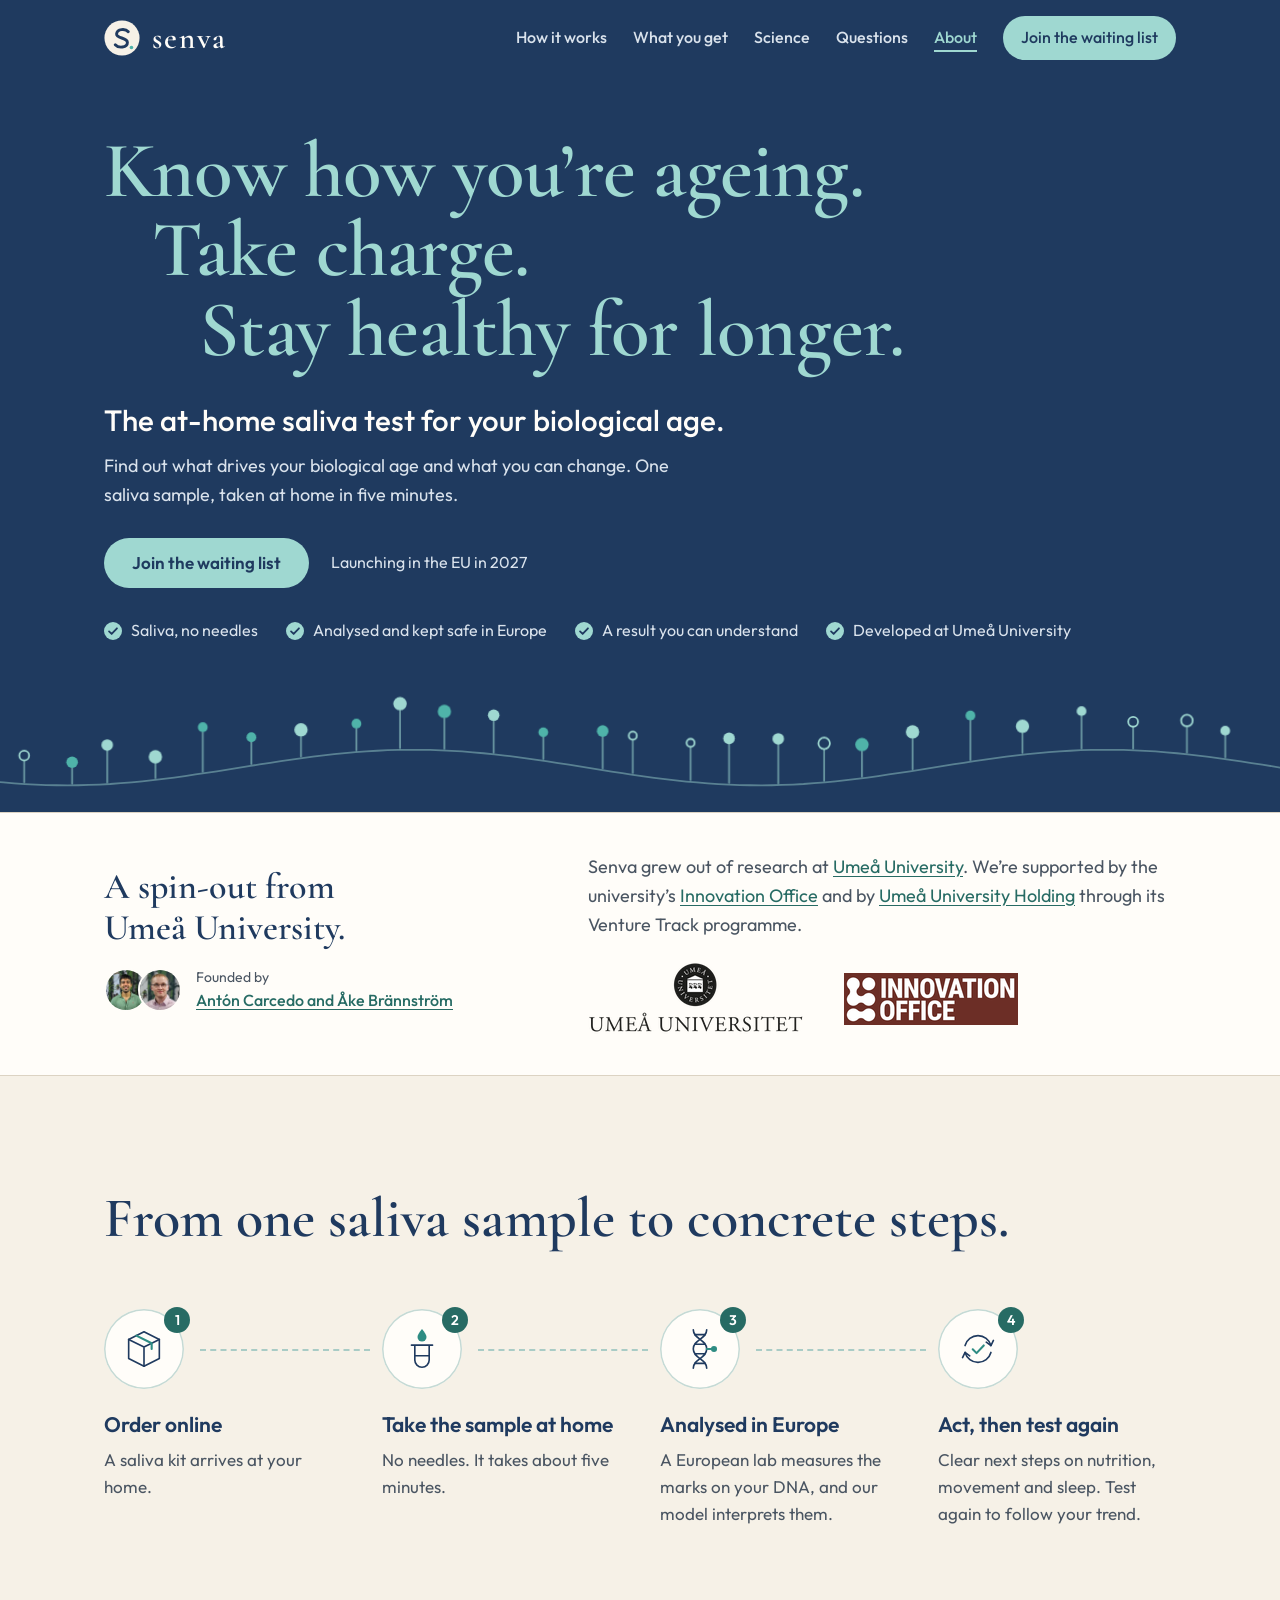
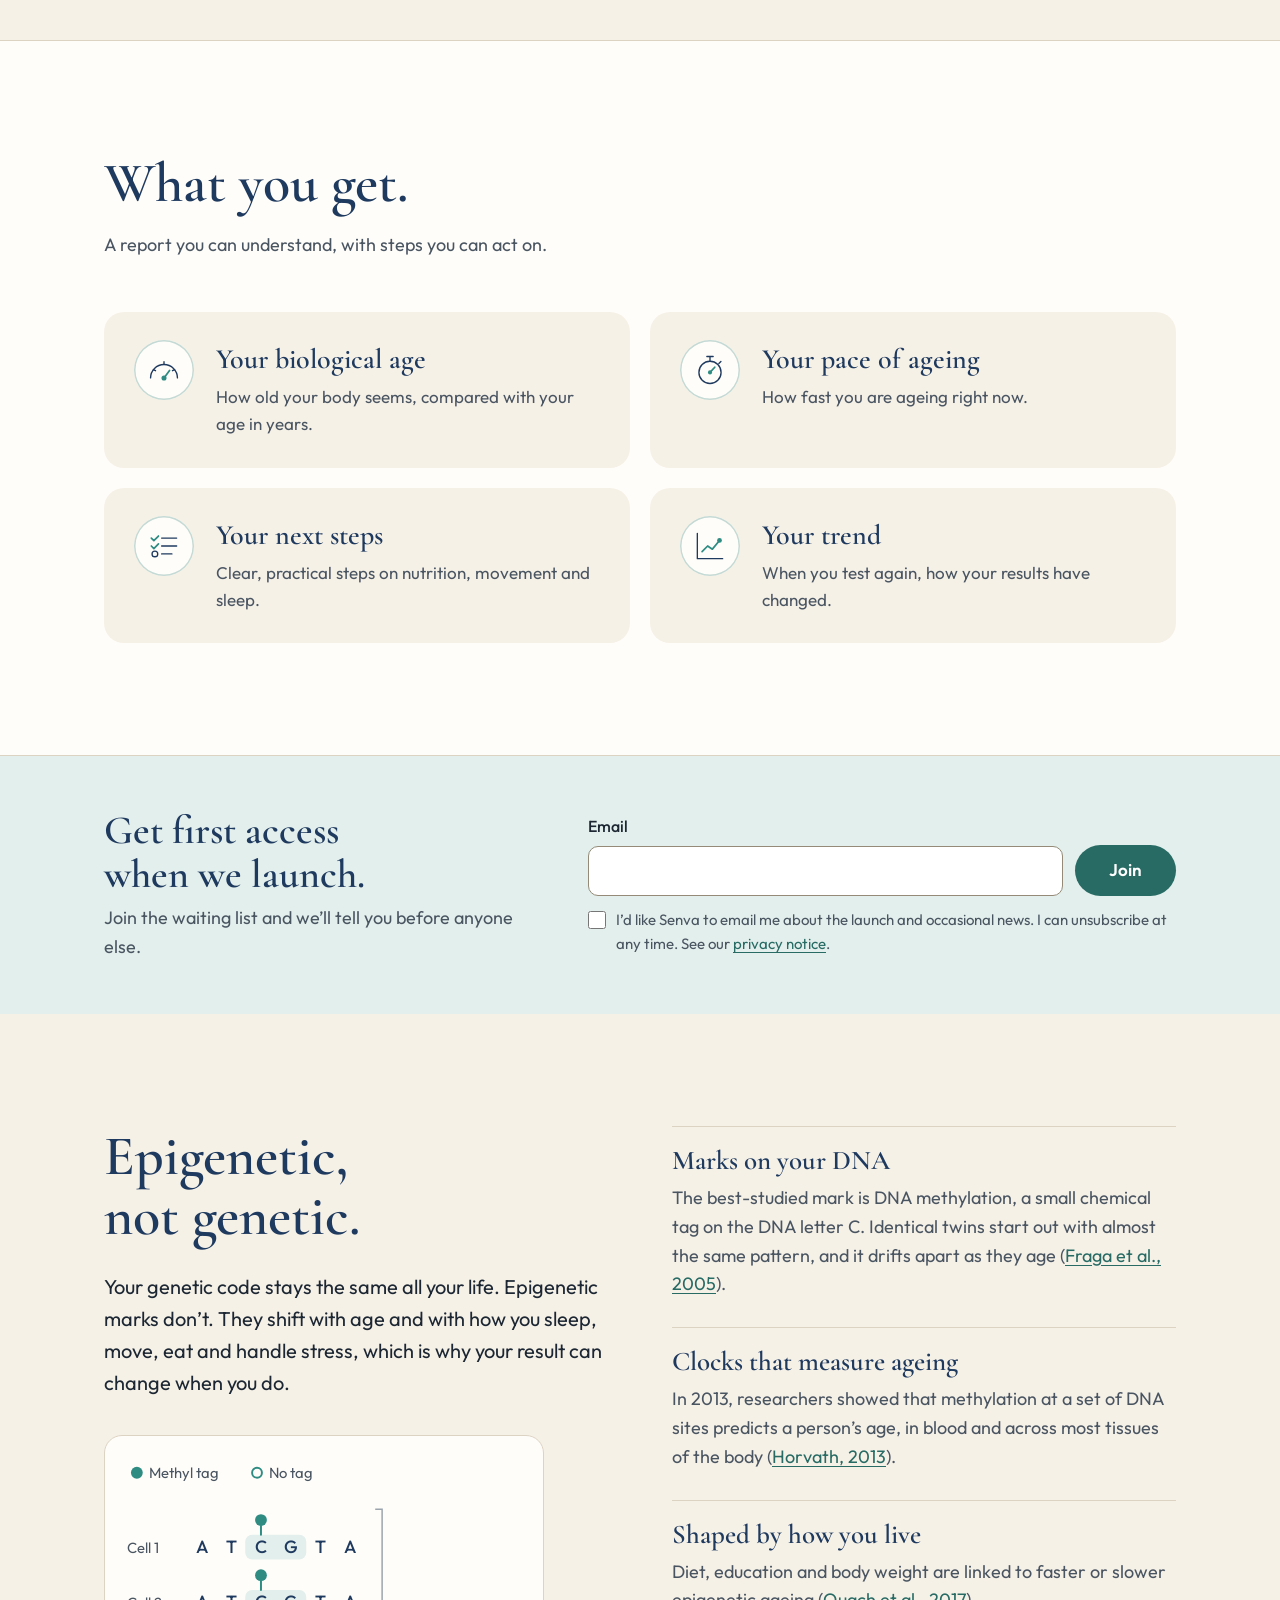
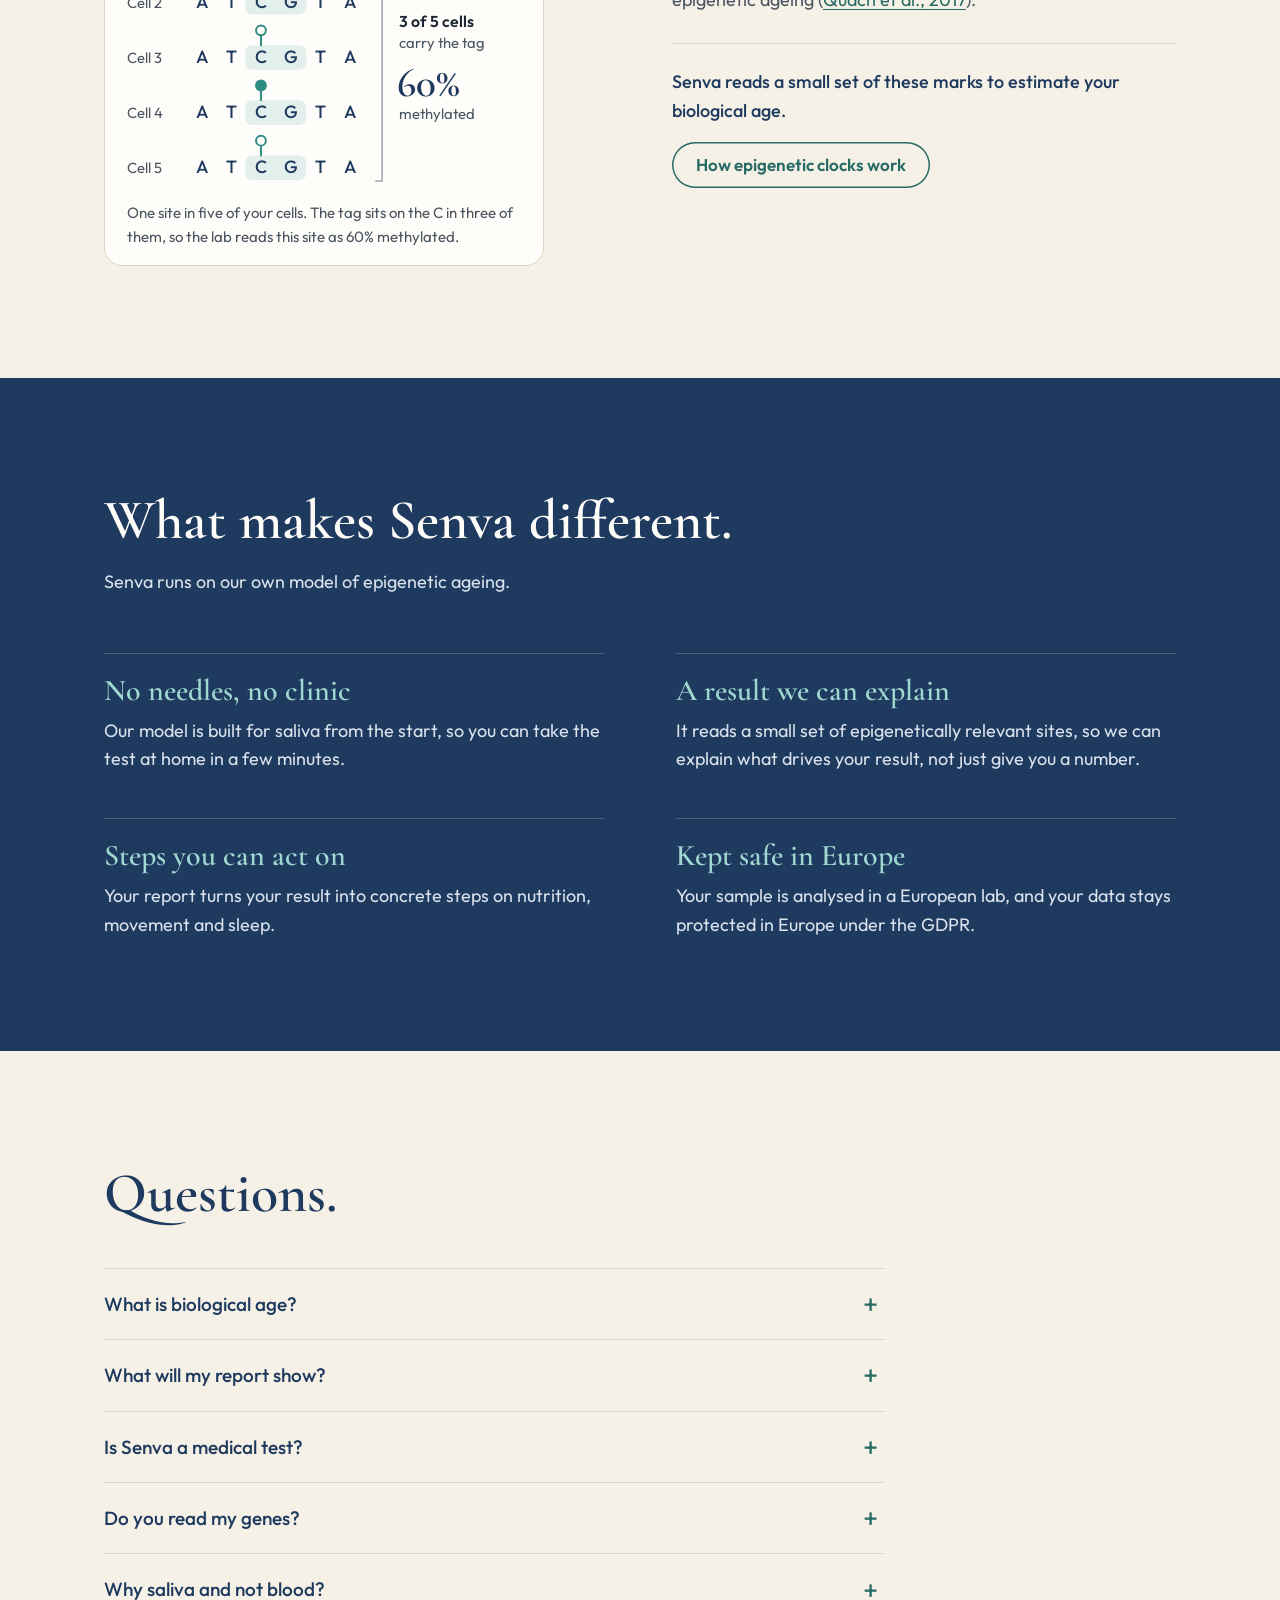
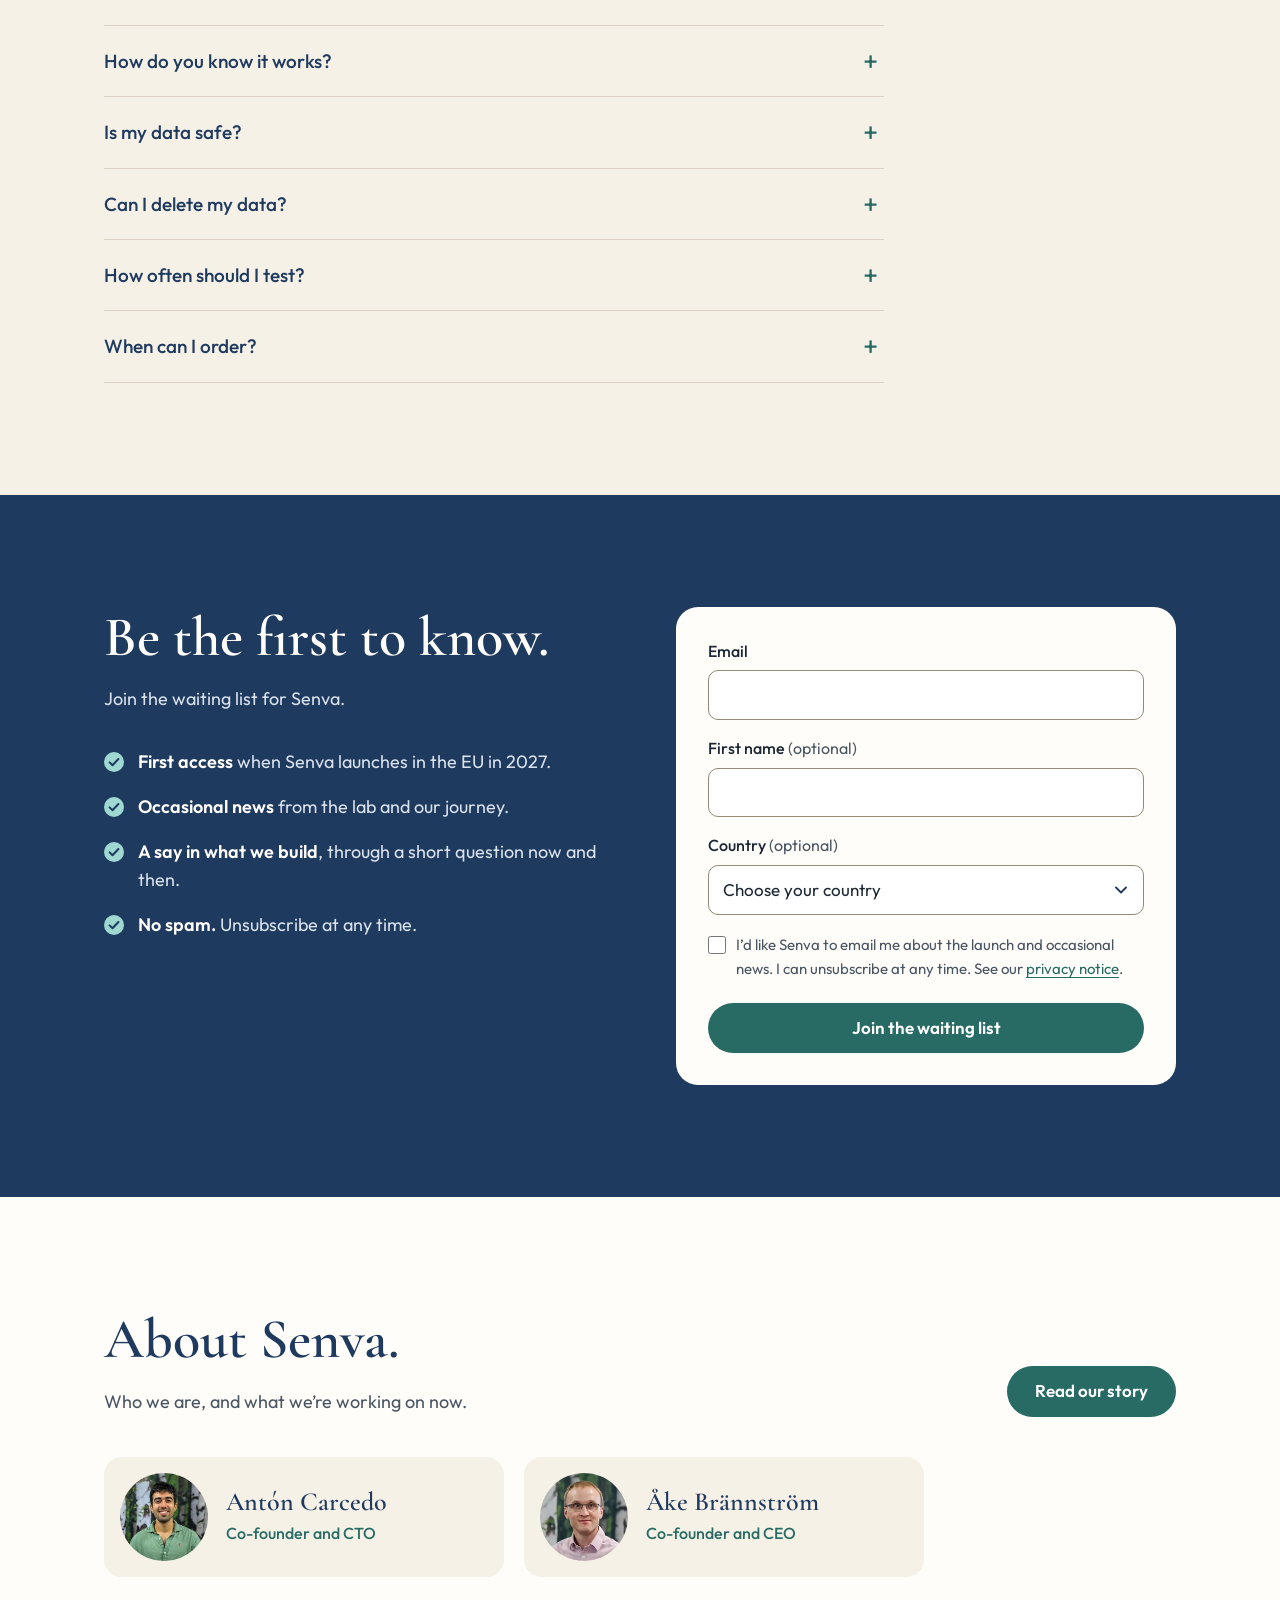
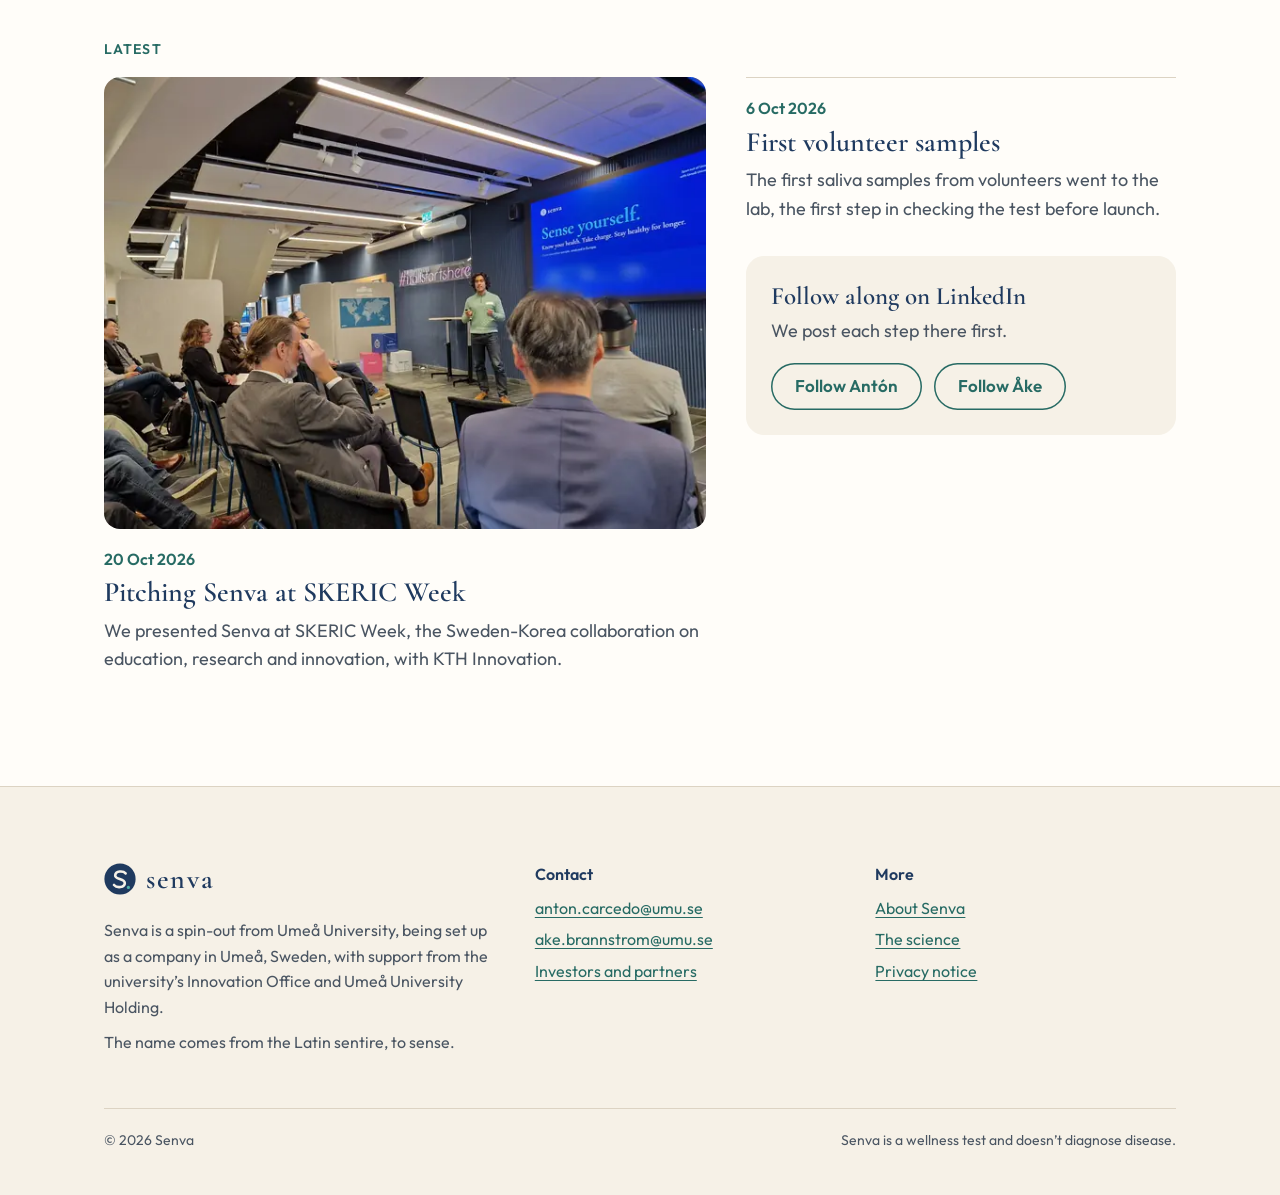
==== commit 753f2783: "Make every menu item a home-page section" ====
--- a/index.html
+++ b/index.html
@@ -200,8 +200,8 @@
         <li><a href="#how-it-works">How it works</a></li>
         <li><a href="#what-you-get">What you get</a></li>
         <li><a href="#science">Science</a></li>
-        <li><a href="about.html">About</a></li>
         <li><a href="#questions">Questions</a></li>
+        <li><a href="#about">About</a></li>
         <li><a class="nav-cta" href="#waiting-list">Join the waiting list</a></li>
       </ul>
     </nav>
@@ -572,12 +572,26 @@
     </div>
   </section>
 
-  <section class="section latest" id="latest" aria-labelledby="latest-title">
+  <section class="section about-home" id="about" aria-labelledby="about-title">
     <div class="wrap">
-      <div class="latest-head">
-        <h2 class="section-title" id="latest-title">Latest from Senva.</h2>
-        <a class="button button-quiet" href="about.html#journey">Read our story</a>
-      </div>
+      <div class="about-head">
+        <div>
+          <h2 class="section-title" id="about-title">About Senva.</h2>
+          <p class="section-lede">Who we are, and what we’re working on now.</p>
+        </div>
+        <a class="button" href="about.html">Read our story</a>
+      </div>
+      <div class="founder-cards">
+        <a class="founder-card" href="about.html#team">
+          <img src="img/anton-carcedo-168.webp" srcset="img/anton-carcedo-168.webp 168w, img/anton-carcedo-336.webp 336w" sizes="88px" width="88" height="88" alt="" loading="lazy" decoding="async">
+          <span><strong>Antón Carcedo</strong><span>Co-founder and CTO</span></span>
+        </a>
+        <a class="founder-card" href="about.html#team">
+          <img src="img/ake-brannstrom-168.webp" srcset="img/ake-brannstrom-168.webp 168w, img/ake-brannstrom-336.webp 336w" sizes="88px" width="88" height="88" alt="" loading="lazy" decoding="async">
+          <span><strong>Åke Brännström</strong><span>Co-founder and CEO</span></span>
+        </a>
+      </div>
+      <p class="eyebrow">Latest</p>
       <div class="latest-grid">
         <article class="latest-card latest-feature">
           <img src="img/skeric-pitch-960.webp" srcset="img/skeric-pitch-640.webp 640w, img/skeric-pitch-960.webp 960w, img/skeric-pitch-1280.webp 1280w" sizes="(max-width: 960px) calc(100vw - 48px), 620px" width="960" height="720" alt="Antón Carcedo presenting Senva to a seated audience, with the Senva cover slide on a large screen and a pink #itallstartshere neon sign" loading="lazy" decoding="async">
--- a/styles.css
+++ b/styles.css
@@ -214,17 +214,24 @@
 .thanks h3 { font: 600 34px/1.15 var(--serif); color: var(--navy); }
 .thanks p { color: var(--muted); margin-top: 10px; }
 
-/* Latest from Senva */
-.section.latest { background: var(--paper); border-bottom: 1px solid var(--line); }
-.latest-head { display: flex; flex-wrap: wrap; align-items: flex-end; justify-content: space-between; gap: 20px 32px; }
-.latest-grid { display: grid; grid-template-columns: minmax(0, 7fr) minmax(0, 5fr); gap: 40px; margin-top: 48px; align-items: start; }
+/* About Senva (end of the home page): founders, latest news, link to the About page */
+.section.about-home { background: var(--paper); border-bottom: 1px solid var(--line); }
+.about-head { display: flex; flex-wrap: wrap; align-items: flex-end; justify-content: space-between; gap: 20px 32px; }
+.founder-cards { display: grid; grid-template-columns: repeat(2, minmax(0, 1fr)); gap: 20px; max-width: 820px; margin-top: 40px; }
+.founder-card { display: flex; align-items: center; gap: 18px; padding: 16px 22px 16px 16px; background: var(--cream); border-radius: 18px; color: var(--ink); text-decoration: none; }
+.founder-card:hover { background: var(--pale); color: var(--ink); }
+.founder-card img { width: 88px; height: 88px; flex: none; border-radius: 50%; background: var(--line); }
+.founder-card strong { display: block; font: 600 26px/1.15 var(--serif); color: var(--navy); }
+.founder-card strong + span { display: block; margin-top: 4px; font-size: 16px; font-weight: 500; color: var(--teal); }
+.eyebrow { margin-top: 64px; font: 600 14px/1.2 var(--sans); letter-spacing: 0.08em; text-transform: uppercase; color: var(--teal); }
+.latest-grid { display: grid; grid-template-columns: minmax(0, 7fr) minmax(0, 5fr); gap: 40px; margin-top: 20px; align-items: start; }
 .latest-card img { width: 100%; border-radius: 16px; background: var(--line); margin-bottom: 18px; }
 .latest-card time { display: block; color: var(--teal); font-weight: 600; font-size: 16px; }
 .latest-card h3 { font: 600 28px/1.15 var(--serif); color: var(--navy); margin-top: 4px; }
 .latest-card p { color: var(--muted); margin-top: 8px; }
 .latest-side { display: grid; gap: 32px; }
 .latest-side .latest-card { border-top: 1px solid var(--line); padding-top: 18px; }
-.latest .follow { margin-top: 0; max-width: none; background: var(--cream); border-color: var(--cream); }
+.about-home .follow { margin-top: 0; max-width: none; background: var(--cream); border-color: var(--cream); }
 
 /* Our journey: milestones on a line, LinkedIn alongside */
 .anchor-alias { display: block; height: 0; }
@@ -423,6 +430,10 @@
   .member h3 { font-size: 28px; }
   .signup-card { padding: 24px 20px; }
   .latest-card h3 { font-size: 26px; }
+  .founder-cards { grid-template-columns: minmax(0, 1fr); gap: 12px; }
+  .founder-card img { width: 72px; height: 72px; }
+  .founder-card strong { font-size: 24px; }
+  .eyebrow { margin-top: 48px; }
   .page-hero { padding: 32px 0 56px; }
   .page-hero .lede { font-size: 18px; }
   .article { padding-top: 44px; }
